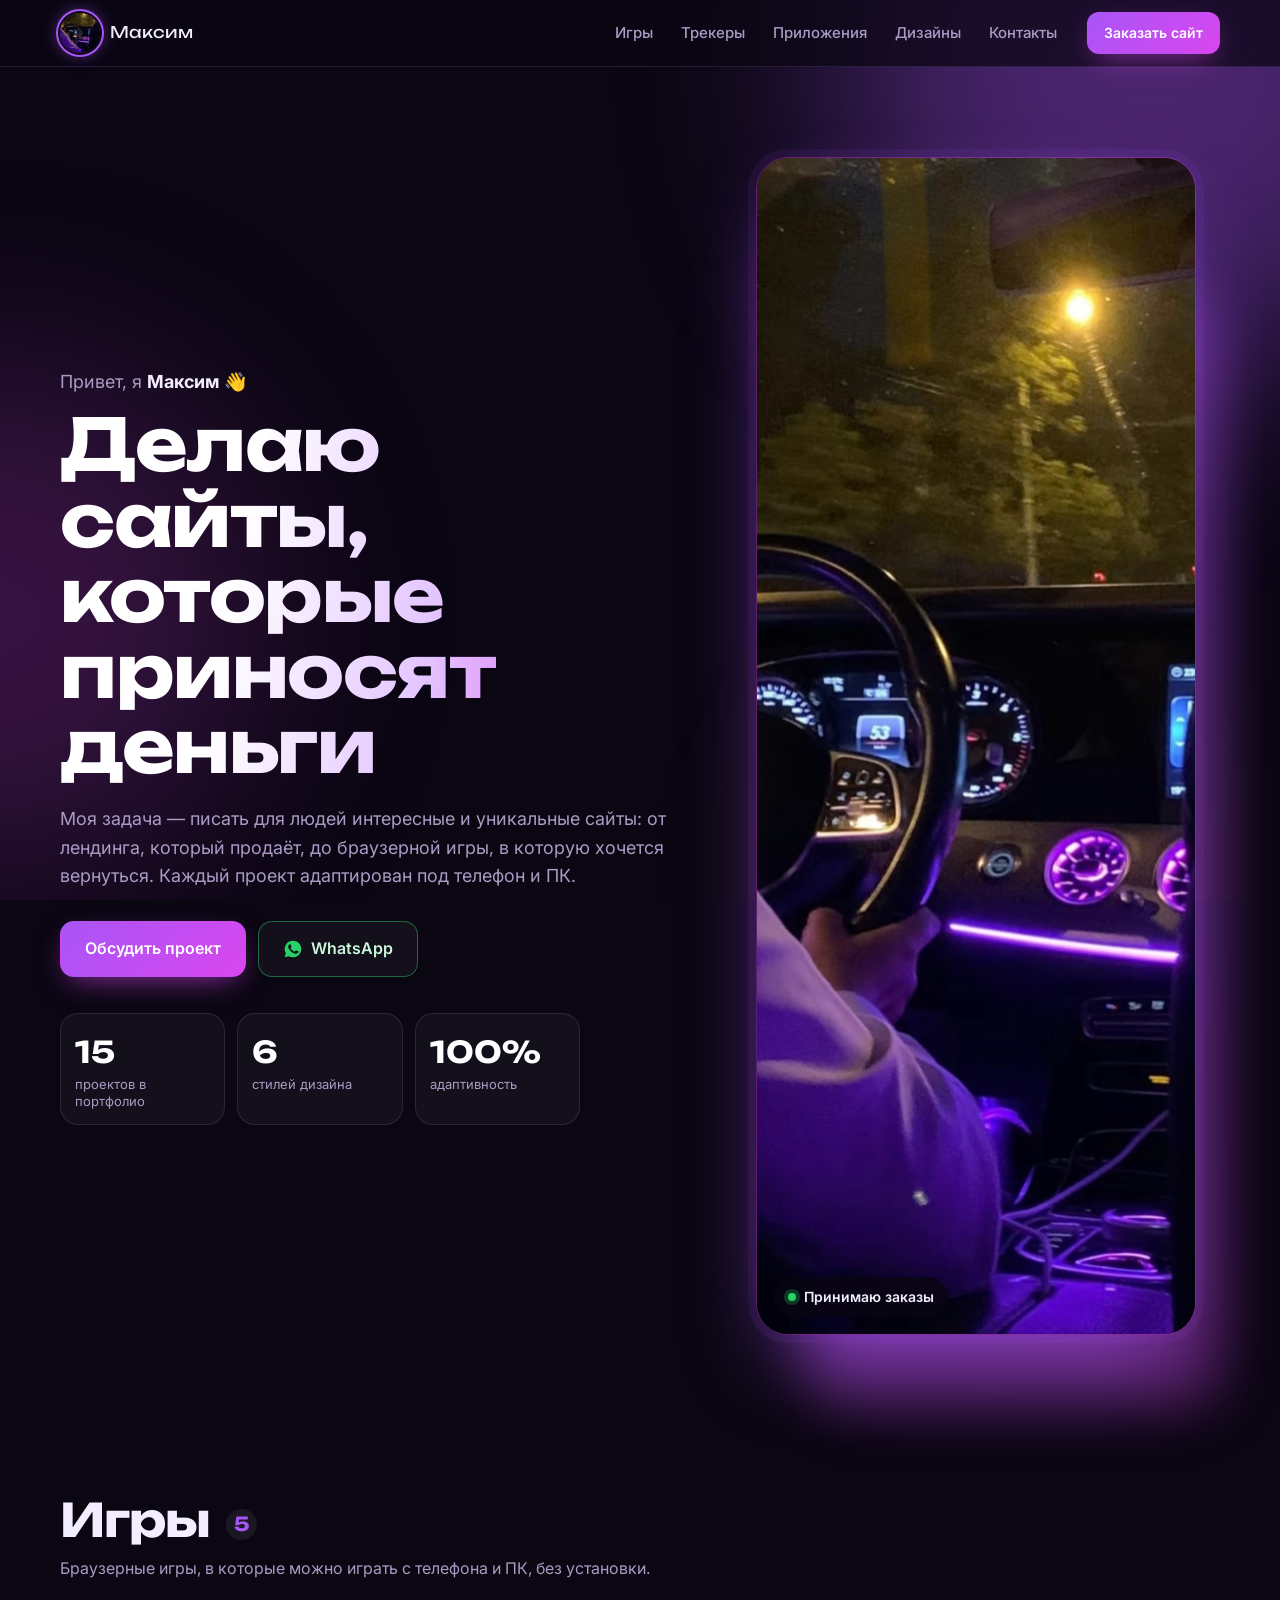
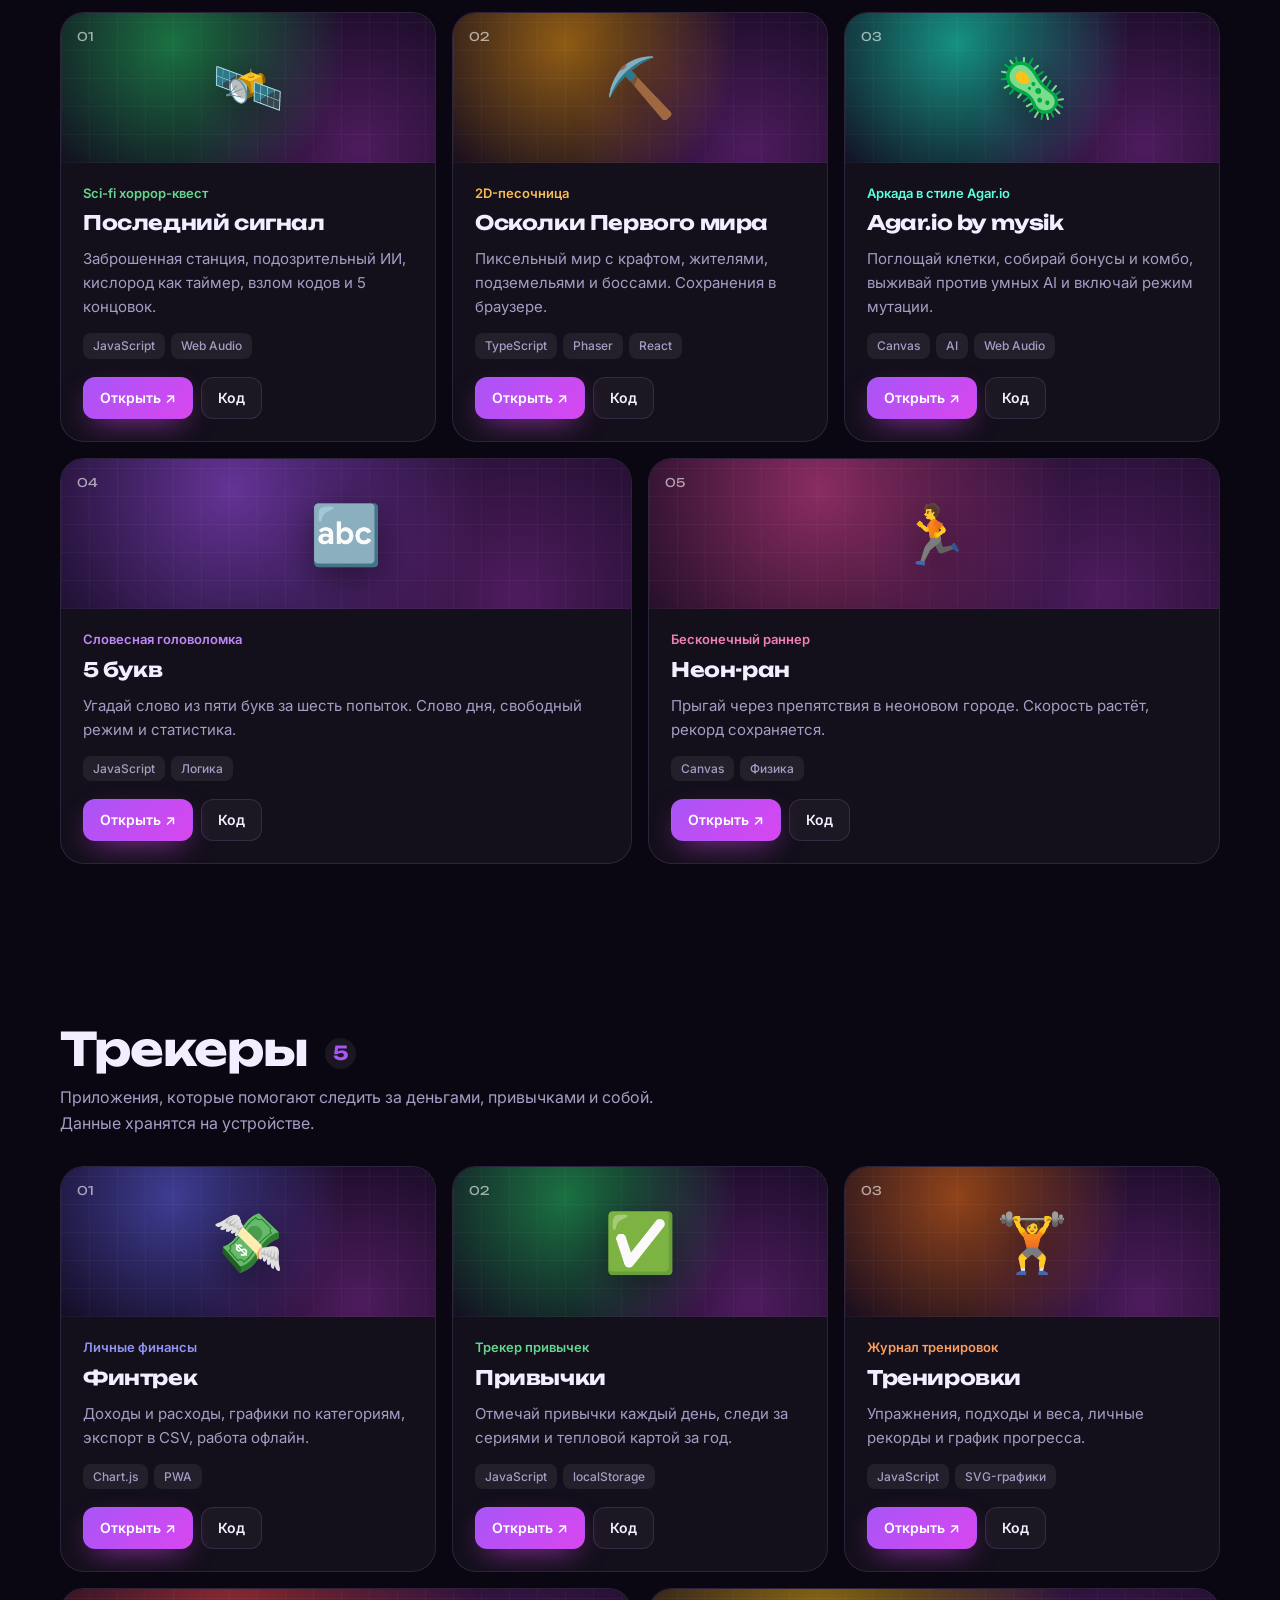
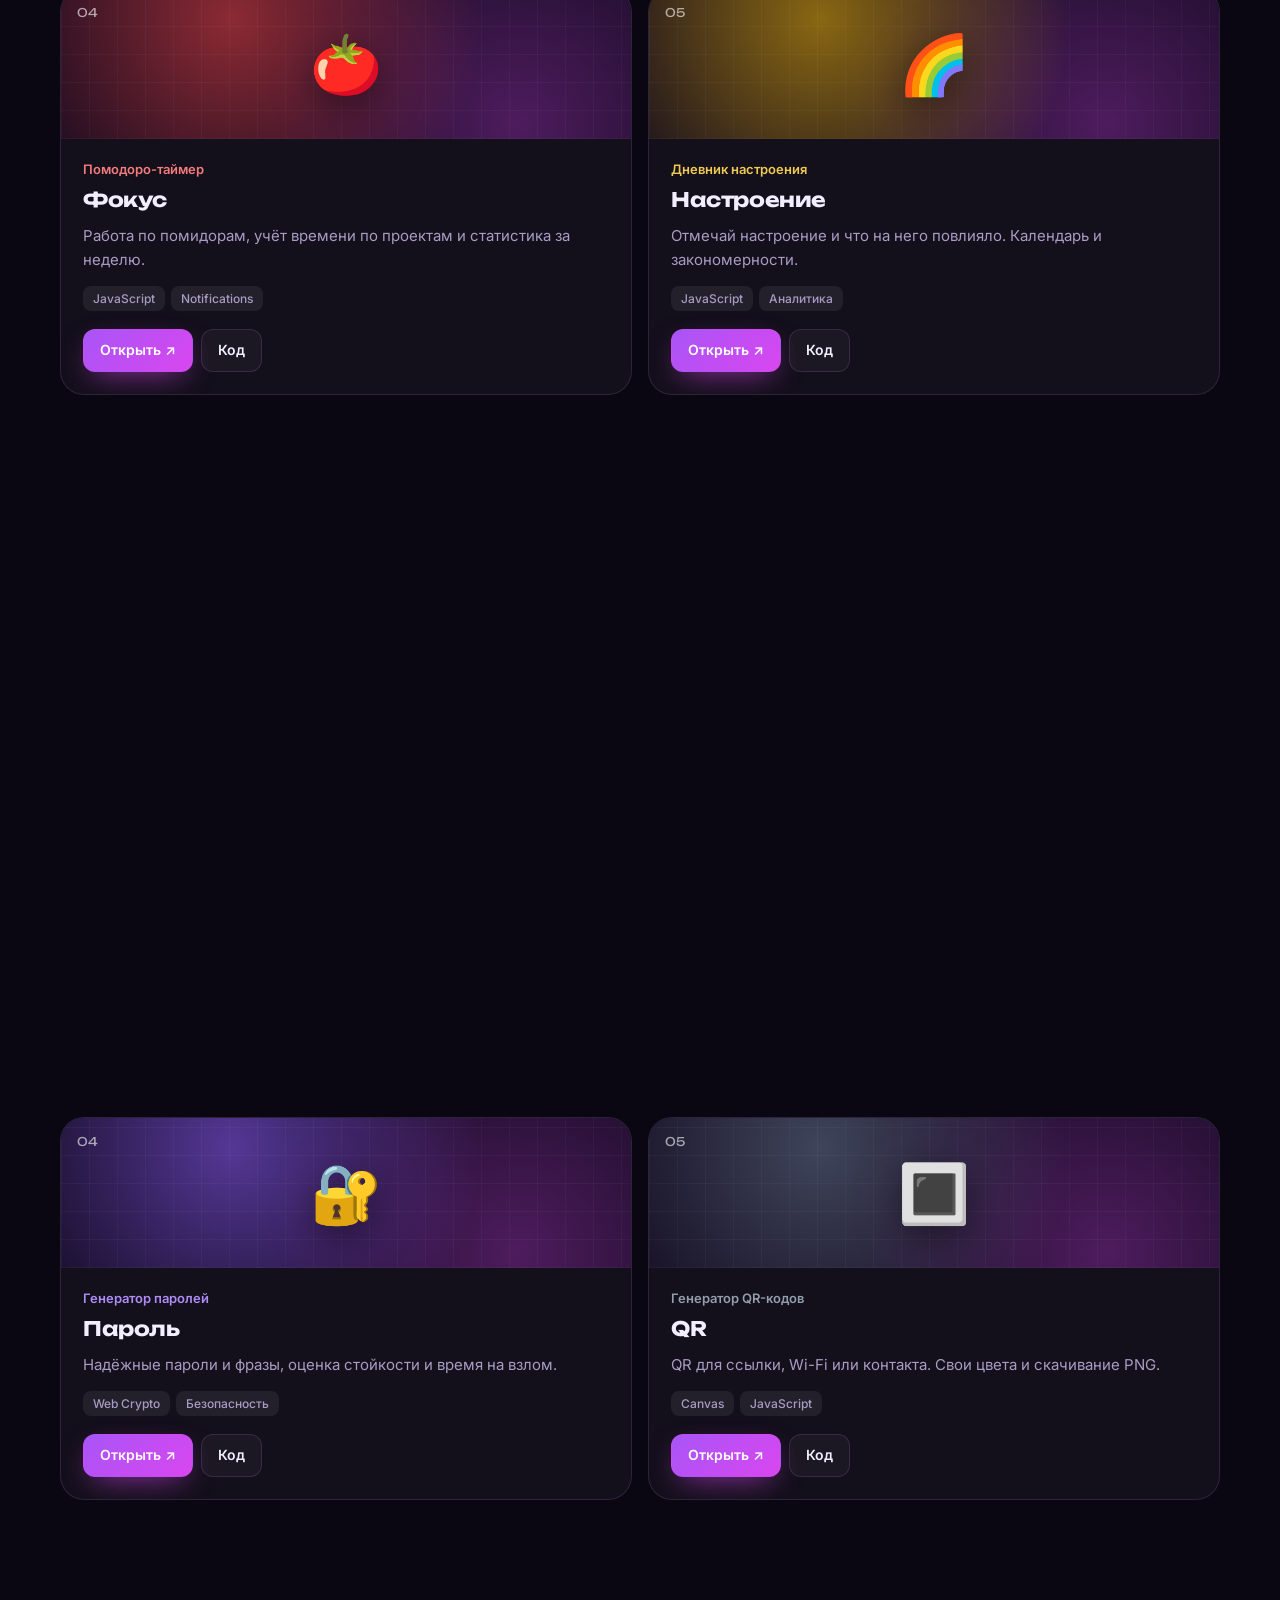
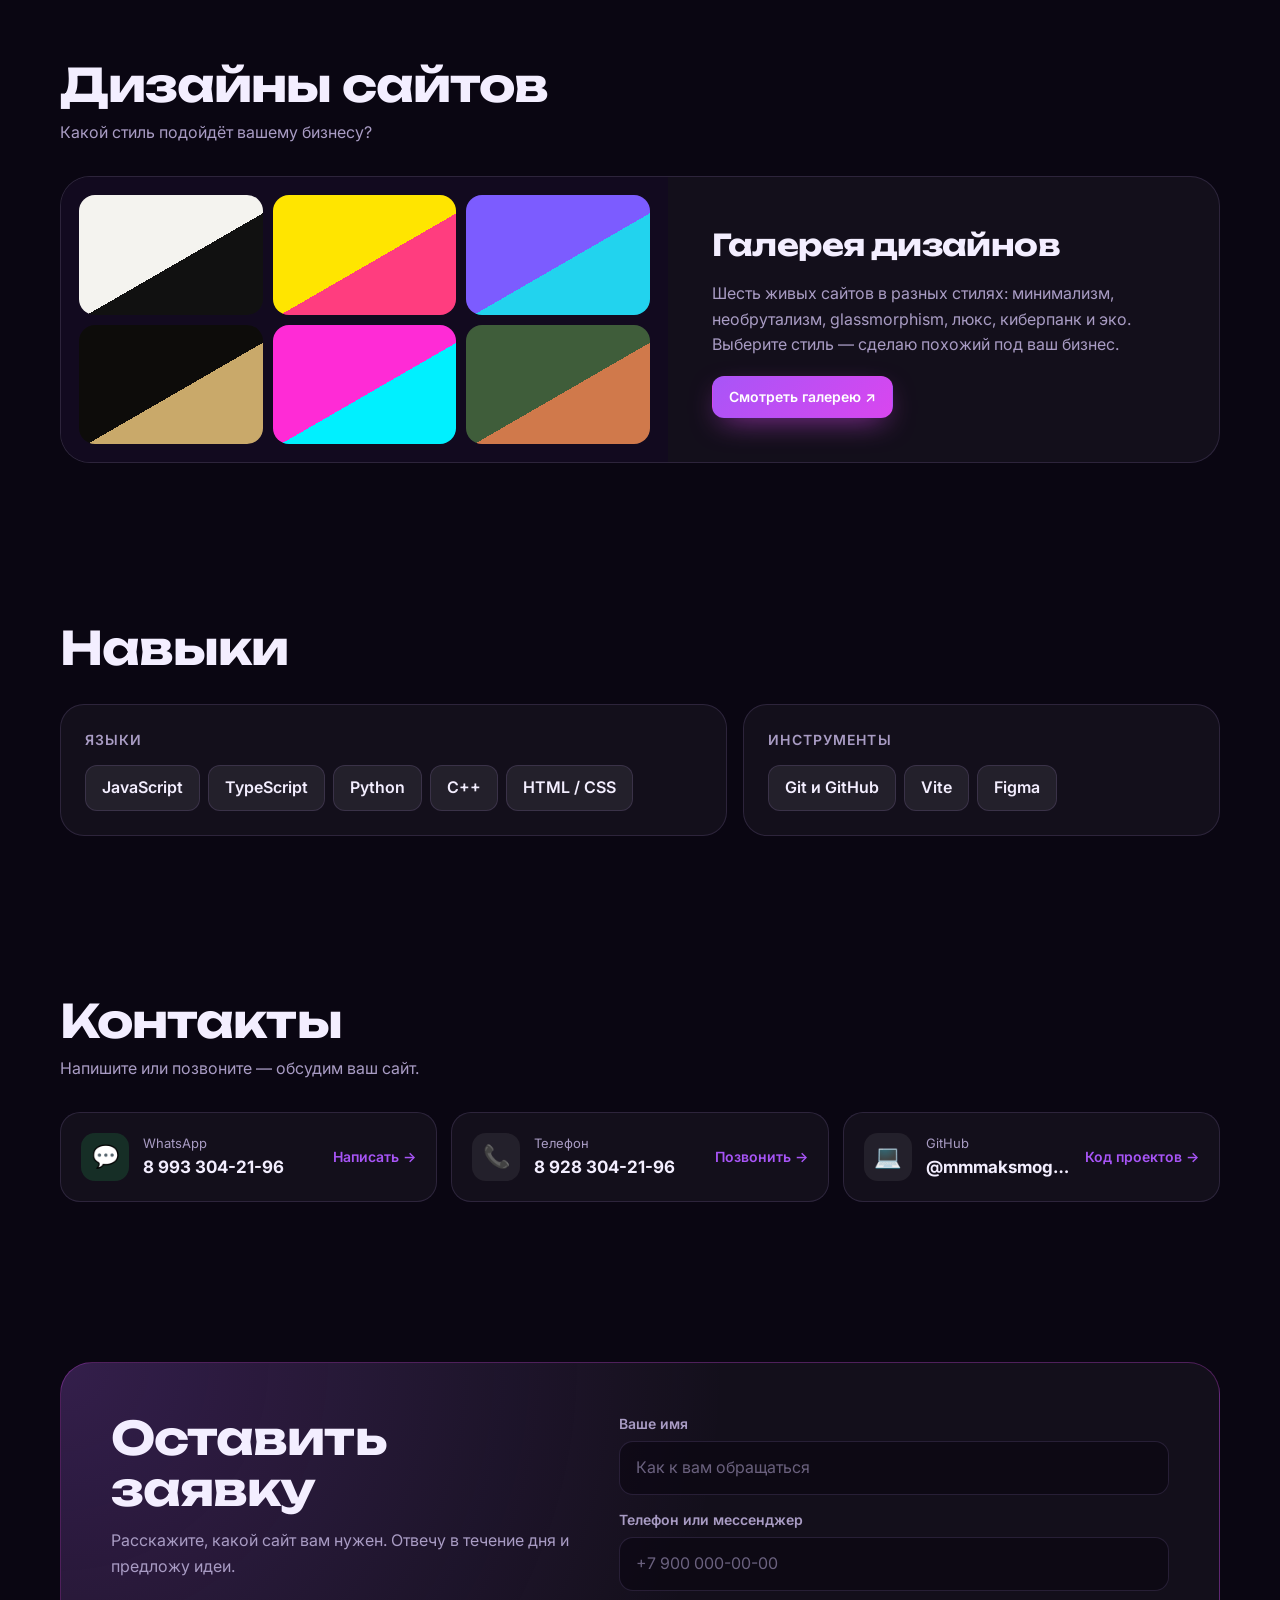
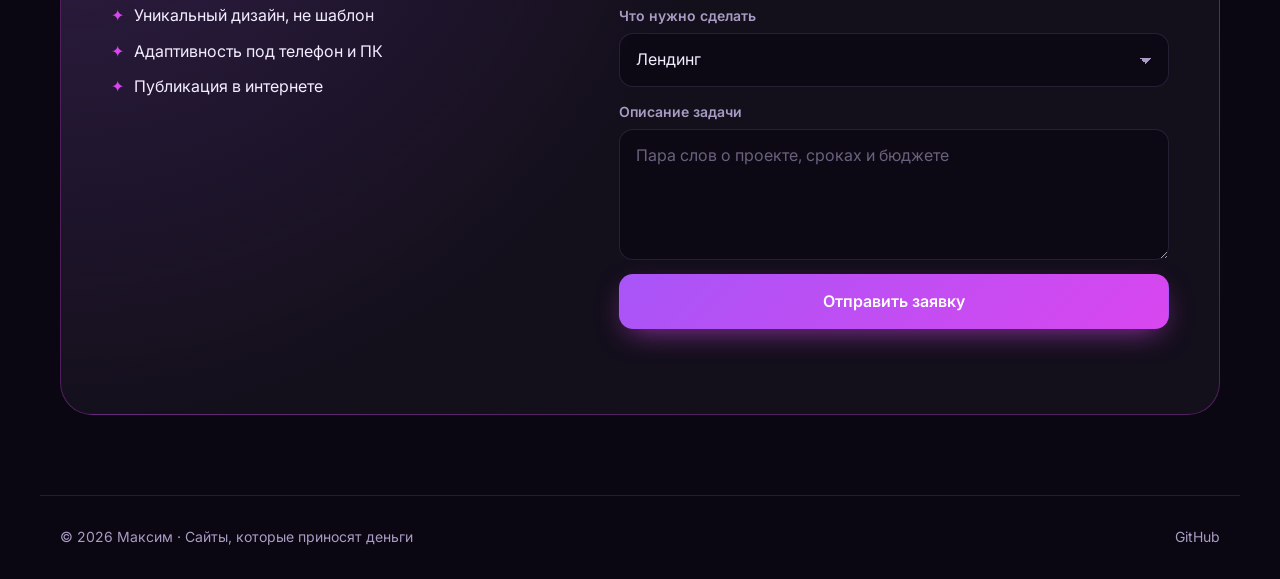
==== index.html @ b4f16960 "Новое портфолио: три раздела по 5 проектов, фото, контакты и форма заявок" ====
<!doctype html>
<html lang="ru">
<head>
  <meta charset="utf-8">
  <meta name="viewport" content="width=device-width, initial-scale=1, viewport-fit=cover">
  <title>Максим — сайты, которые приносят деньги</title>
  <meta name="description" content="Разработка уникальных сайтов, веб-игр и приложений. Адаптивно под телефон и ПК. Портфолио: 15 проектов и 6 стилей дизайна.">
  <meta name="theme-color" content="#0a0612">
  <meta property="og:title" content="Максим — сайты, которые приносят деньги">
  <meta property="og:description" content="Уникальные сайты, веб-игры и приложения под ключ.">
  <meta property="og:image" content="img/photo.jpg">
  <link rel="icon" href="img/avatar.jpg" type="image/jpeg">
  <link rel="preconnect" href="https://fonts.googleapis.com">
  <link rel="preconnect" href="https://fonts.gstatic.com" crossorigin>
  <link href="https://fonts.googleapis.com/css2?family=Unbounded:wght@500;700&family=Inter:wght@400;500;600;700&display=swap" rel="stylesheet">
  <link rel="stylesheet" href="css/style.css">
</head>
<body>
  <div class="glow" aria-hidden="true"><i></i><i></i><i></i></div>

  <header class="nav" id="nav">
    <a class="nav__brand" href="#top">
      <img src="img/avatar.jpg" alt="" width="40" height="40">
      <span id="brandName">Максим</span>
    </a>
    <nav class="nav__links" id="navLinks" aria-label="Разделы">
      <a href="#games">Игры</a>
      <a href="#trackers">Трекеры</a>
      <a href="#apps">Приложения</a>
      <a href="#designs">Дизайны</a>
      <a href="#contact">Контакты</a>
    </nav>
    <a class="btn btn--primary btn--sm nav__cta" href="#order">Заказать сайт</a>
    <button class="nav__burger" id="burger" aria-label="Меню" aria-expanded="false" aria-controls="navLinks"><span></span><span></span></button>
  </header>

  <main id="top">
    <section class="hero">
      <div class="hero__text">
        <p class="hero__hello reveal">Привет, я <b id="name">Максим</b> 👋</p>
        <h1 class="hero__title reveal" id="headline"></h1>
        <p class="hero__intro reveal" id="intro"></p>
        <div class="hero__cta reveal">
          <a class="btn btn--primary" href="#order">Обсудить проект</a>
          <a class="btn btn--wa" id="heroWa" target="_blank" rel="noopener">
            <svg viewBox="0 0 24 24" aria-hidden="true"><path d="M12 2a10 10 0 0 0-8.6 15.1L2 22l5-1.3A10 10 0 1 0 12 2zm5.8 14.2c-.2.7-1.4 1.3-2 1.4-.5 0-1.1.1-3.5-.9-2.9-1.2-4.8-4.2-4.9-4.4-.1-.2-1.2-1.6-1.2-3s.8-2.2 1-2.5c.3-.3.6-.4.8-.4h.6c.2 0 .4 0 .6.5l.9 2.1c.1.2.1.4 0 .6l-.4.6-.4.5c-.1.2-.3.3-.1.6.2.3.8 1.4 1.8 2.2 1.2 1.1 2.3 1.4 2.6 1.6.3.1.5.1.7-.1l1-1.2c.2-.3.4-.2.7-.1l2 1c.3.1.5.2.6.3.1.2.1.8-.1 1.5z"/></svg>
            WhatsApp
          </a>
        </div>
        <ul class="stats reveal" id="stats"></ul>
      </div>
      <figure class="hero__photo reveal">
        <img src="img/photo.jpg" alt="Максим за рулём ночью" width="900" height="1178">
        <figcaption><span class="dot"></span>Принимаю заказы</figcaption>
      </figure>
    </section>

    <div id="sections"></div>

    <section class="section" id="designs">
      <div class="section__head reveal">
        <h2 class="section__title">Дизайны сайтов</h2>
        <p class="section__lead">Какой стиль подойдёт вашему бизнесу?</p>
      </div>
      <a class="designs-card reveal" id="designsCard">
        <div class="designs-card__art" aria-hidden="true">
          <i style="--c1:#f4f3ef;--c2:#111"></i><i style="--c1:#ffe500;--c2:#ff3d7f"></i><i style="--c1:#7c5cff;--c2:#22d3ee"></i>
          <i style="--c1:#0d0c0a;--c2:#c9a96a"></i><i style="--c1:#ff2bd6;--c2:#00f0ff"></i><i style="--c1:#3f5d3a;--c2:#d0794b"></i>
        </div>
        <div class="designs-card__body">
          <h3 id="designsTitle"></h3>
          <p id="designsDesc"></p>
          <span class="btn btn--primary btn--sm">Смотреть галерею ↗</span>
        </div>
      </a>
    </section>

    <section class="section" id="skills">
      <div class="section__head reveal">
        <h2 class="section__title">Навыки</h2>
      </div>
      <div class="skills reveal">
        <div class="skill"><h3>Языки</h3><ul class="chips" id="langs"></ul></div>
        <div class="skill"><h3>Инструменты</h3><ul class="chips" id="tools"></ul></div>
      </div>
    </section>

    <section class="section" id="contact">
      <div class="section__head reveal">
        <h2 class="section__title">Контакты</h2>
        <p class="section__lead">Напишите или позвоните — обсудим ваш сайт.</p>
      </div>
      <div class="contacts reveal" id="contacts"></div>
    </section>

    <section class="section" id="order">
      <div class="order reveal">
        <div class="order__text">
          <h2 class="section__title">Оставить заявку</h2>
          <p>Расскажите, какой сайт вам нужен. Отвечу в течение дня и предложу идеи.</p>
          <ul class="order__perks">
            <li>Уникальный дизайн, не шаблон</li>
            <li>Адаптивность под телефон и ПК</li>
            <li>Публикация в интернете</li>
          </ul>
        </div>
        <form class="form" id="orderForm" novalidate>
          <label class="field"><span>Ваше имя</span><input name="name" required maxlength="60" autocomplete="name" placeholder="Как к вам обращаться"></label>
          <label class="field"><span>Телефон или мессенджер</span><input name="contact" required maxlength="80" autocomplete="tel" inputmode="tel" placeholder="+7 900 000-00-00"></label>
          <label class="field"><span>Что нужно сделать</span>
            <select name="type">
              <option>Лендинг</option>
              <option>Интернет-магазин</option>
              <option>Сайт компании</option>
              <option>Веб-игра</option>
              <option>Веб-приложение</option>
              <option>Другое</option>
            </select>
          </label>
          <label class="field"><span>Описание задачи</span><textarea name="message" rows="4" maxlength="2000" placeholder="Пара слов о проекте, сроках и бюджете"></textarea></label>
          <input type="text" name="_honey" class="honey" tabindex="-1" autocomplete="off" aria-hidden="true">
          <button class="btn btn--primary btn--block" type="submit">Отправить заявку</button>
          <p class="form__status" id="formStatus" role="status"></p>
        </form>
      </div>
    </section>
  </main>

  <footer class="footer">
    <span>© <span id="year"></span> Максим · Сайты, которые приносят деньги</span>
    <a id="footerGh" target="_blank" rel="noopener">GitHub</a>
  </footer>

  <script type="module" src="js/main.js"></script>
</body>
</html>
---- css/style.css ----
/* Ночная фиолетовая гамма — под фото с подсветкой салона. */
:root {
  --bg: #0a0612;
  --bg-2: #120a1f;
  --surface: rgba(255, 255, 255, 0.04);
  --surface-2: rgba(255, 255, 255, 0.07);
  --border: rgba(196, 160, 255, 0.14);
  --text: #f3eeff;
  --muted: #a99cc4;
  --violet: #a855f7;
  --magenta: #d946ef;
  --amber: #fbbf24;
  --wa: #25d366;
  --radius: 24px;
  --font-display: Unbounded, Inter, system-ui, sans-serif;
  color-scheme: dark;
}

*, *::before, *::after { box-sizing: border-box; }
html { scroll-behavior: smooth; scroll-padding-top: 84px; }
body {
  margin: 0;
  background: var(--bg);
  color: var(--text);
  font: 16px/1.6 Inter, system-ui, -apple-system, sans-serif;
  -webkit-font-smoothing: antialiased;
  overflow-x: clip;
}
a { color: inherit; text-decoration: none; }
button, input, select, textarea { font: inherit; color: inherit; }
h1, h2, h3 { font-family: var(--font-display); letter-spacing: -0.02em; }
img { display: block; max-width: 100%; }

/* ---------- Фоновое свечение ---------- */
.glow { position: fixed; inset: 0; z-index: -1; overflow: hidden; pointer-events: none; }
.glow i { position: absolute; border-radius: 50%; filter: blur(110px); opacity: 0.4; }
.glow i:nth-child(1) { width: 50vmax; height: 50vmax; top: -20vmax; right: -15vmax; background: var(--violet); }
.glow i:nth-child(2) { width: 40vmax; height: 40vmax; top: 40%; left: -20vmax; background: var(--magenta); opacity: 0.22; }
.glow i:nth-child(3) { width: 26vmax; height: 26vmax; bottom: -10vmax; right: 10%; background: var(--amber); opacity: 0.1; }

/* ---------- Кнопки ---------- */
.btn {
  display: inline-flex;
  align-items: center;
  justify-content: center;
  gap: 8px;
  padding: 14px 24px;
  border: 1px solid var(--border);
  border-radius: 14px;
  background: var(--surface);
  font-weight: 600;
  cursor: pointer;
  transition: transform 0.15s, box-shadow 0.2s, background 0.2s;
}
.btn:hover { transform: translateY(-2px); }
.btn:disabled { opacity: 0.6; cursor: default; transform: none; }
.btn--primary { border-color: transparent; background: linear-gradient(135deg, var(--violet), var(--magenta)); color: #fff; box-shadow: 0 10px 30px -10px rgba(217, 70, 239, 0.7); }
.btn--primary:hover { box-shadow: 0 16px 40px -10px rgba(217, 70, 239, 0.9); }
.btn--wa { border-color: rgba(37, 211, 102, 0.45); color: #c9f7da; }
.btn--wa svg { width: 20px; height: 20px; fill: var(--wa); }
.btn--wa:hover { background: rgba(37, 211, 102, 0.12); }
.btn--ghost:hover { background: var(--surface-2); }
.btn--sm { padding: 9px 16px; font-size: 14px; border-radius: 12px; }
.btn--block { width: 100%; }

/* ---------- Навигация ---------- */
.nav {
  position: sticky;
  top: 0;
  z-index: 20;
  display: flex;
  align-items: center;
  gap: 18px;
  padding: calc(12px + env(safe-area-inset-top)) max(20px, calc((100% - 1160px) / 2)) 12px;
  background: rgba(10, 6, 18, 0.72);
  backdrop-filter: blur(16px);
  -webkit-backdrop-filter: blur(16px);
  border-bottom: 1px solid var(--border);
}
.nav__brand { display: flex; align-items: center; gap: 10px; font-family: var(--font-display); font-size: 16px; }
.nav__brand img { width: 40px; height: 40px; border-radius: 50%; object-fit: cover; box-shadow: 0 0 0 2px var(--bg), 0 0 0 4px var(--violet), 0 0 18px rgba(168, 85, 247, 0.7); }
.nav__links { display: flex; gap: 4px; margin-left: auto; }
.nav__links a { padding: 8px 12px; border-radius: 10px; color: var(--muted); font-weight: 500; font-size: 15px; transition: color 0.15s, background 0.15s; }
.nav__links a:hover, .nav__links a.is-active { color: var(--text); background: var(--surface-2); }
.nav__burger { display: none; width: 44px; height: 44px; border: 1px solid var(--border); border-radius: 12px; background: var(--surface); cursor: pointer; flex-direction: column; justify-content: center; align-items: center; gap: 6px; }
.nav__burger span { width: 18px; height: 2px; border-radius: 2px; background: var(--text); transition: transform 0.25s; }
body.menu-open .nav__burger span:first-child { transform: translateY(4px) rotate(45deg); }
body.menu-open .nav__burger span:last-child { transform: translateY(-4px) rotate(-45deg); }

@media (max-width: 900px) {
  .nav__cta { margin-left: auto; }
  .nav__burger { display: flex; }
  .nav__links {
    position: absolute;
    top: 100%;
    left: 12px;
    right: 12px;
    margin-top: 6px;
    flex-direction: column;
    gap: 2px;
    padding: 10px;
    border: 1px solid var(--border);
    border-radius: 18px;
    background: rgba(18, 10, 31, 0.97);
    box-shadow: 0 30px 60px rgba(0, 0, 0, 0.5);
    opacity: 0;
    transform: translateY(-8px);
    pointer-events: none;
    transition: opacity 0.2s, transform 0.2s;
  }
  .nav__links a { padding: 13px 14px; font-size: 16px; }
  body.menu-open .nav__links { opacity: 1; transform: none; pointer-events: auto; }
}
@media (max-width: 420px) { .nav__cta { display: none; } .nav__burger { margin-left: auto; } }

/* ---------- Hero ---------- */
.hero {
  display: grid;
  grid-template-columns: minmax(0, 1fr);
  gap: 40px;
  align-items: center;
  max-width: 1200px;
  margin: 0 auto;
  padding: clamp(36px, 8vw, 90px) 20px clamp(48px, 8vw, 80px);
}
@media (min-width: 900px) { .hero { grid-template-columns: minmax(0, 1.25fr) minmax(0, 1fr); gap: 60px; } }
.hero__hello { margin: 0; color: var(--muted); font-size: 18px; }
.hero__hello b { color: var(--text); }
.hero__title {
  margin: 10px 0 0;
  font-size: clamp(34px, 6.4vw, 72px);
  line-height: 1.05;
  font-weight: 700;
  background: linear-gradient(100deg, #fff 30%, #e4c6ff 60%, var(--magenta));
  -webkit-background-clip: text;
  background-clip: text;
  color: transparent;
}
.hero__intro { max-width: 56ch; margin: 20px 0 0; color: var(--muted); font-size: clamp(16px, 2vw, 18px); }
.hero__cta { display: flex; flex-wrap: wrap; gap: 12px; margin-top: 30px; }
.stats { display: grid; grid-template-columns: repeat(auto-fit, minmax(104px, 1fr)); gap: 12px; margin: 36px 0 0; padding: 0; list-style: none; max-width: 520px; }
.stats li { min-width: 0; padding: 14px; border: 1px solid var(--border); border-radius: 18px; background: var(--surface); }
.stats b { display: block; font-family: var(--font-display); font-size: clamp(22px, 4vw, 30px); color: #fff; }
.stats span { font-size: 13px; color: var(--muted); line-height: 1.3; display: block; }

.hero__photo { position: relative; margin: 0; justify-self: center; width: min(100%, 440px); }
.hero__photo img {
  width: 100%;
  aspect-ratio: 4 / 5;
  object-fit: cover;
  border-radius: 32px;
  border: 1px solid rgba(217, 70, 239, 0.4);
  box-shadow: 0 0 0 8px rgba(168, 85, 247, 0.08), 0 40px 90px -30px rgba(168, 85, 247, 0.8);
}
.hero__photo::before { content: ''; position: absolute; inset: 12% -6% -6% 12%; z-index: -1; border-radius: 36px; background: linear-gradient(135deg, var(--violet), var(--magenta)); opacity: 0.35; filter: blur(30px); }
.hero__photo figcaption {
  position: absolute;
  left: 18px;
  bottom: 18px;
  display: flex;
  align-items: center;
  gap: 8px;
  padding: 9px 14px;
  border-radius: 999px;
  background: rgba(10, 6, 18, 0.75);
  backdrop-filter: blur(10px);
  -webkit-backdrop-filter: blur(10px);
  font-size: 14px;
  font-weight: 600;
}
.dot { width: 8px; height: 8px; border-radius: 50%; background: var(--wa); box-shadow: 0 0 0 4px rgba(37, 211, 102, 0.25); animation: ping 2s infinite; }
@keyframes ping { 50% { box-shadow: 0 0 0 7px rgba(37, 211, 102, 0); } }

/* ---------- Секции ---------- */
.section { max-width: 1200px; margin: 0 auto; padding: clamp(48px, 8vw, 80px) 20px; }
.section__head { margin-bottom: 30px; }
.section__title { margin: 0; font-size: clamp(28px, 5vw, 46px); line-height: 1.1; }
.section__count { display: inline-grid; place-items: center; min-width: 1.6em; height: 1.6em; margin-left: 6px; padding: 0 0.4em; border-radius: 999px; background: var(--surface-2); color: var(--violet); font-size: 0.42em; vertical-align: middle; }
.section__lead { max-width: 60ch; margin: 10px 0 0; color: var(--muted); }

/* ---------- Карточки проектов ---------- */
.cards { display: grid; gap: 16px; grid-template-columns: repeat(auto-fill, minmax(min(100%, 280px), 1fr)); }
@media (min-width: 1100px) {
  .cards { grid-template-columns: repeat(6, 1fr); }
  .cards .card { grid-column: span 2; }
  .cards .card:nth-child(4), .cards .card:nth-child(5) { grid-column: span 3; }
}
.card {
  display: flex;
  flex-direction: column;
  overflow: hidden;
  border: 1px solid var(--border);
  border-radius: var(--radius);
  background: var(--surface);
  transition: transform 0.25s, border-color 0.25s, box-shadow 0.25s;
  transition-delay: 0s;
}
.card:hover { transform: translateY(-4px); border-color: color-mix(in srgb, var(--c) 60%, transparent); box-shadow: 0 30px 60px -30px color-mix(in srgb, var(--c) 70%, transparent); }
.card__cover {
  position: relative;
  display: grid;
  place-items: center;
  height: 150px;
  background:
    radial-gradient(circle at 30% 20%, color-mix(in srgb, var(--c) 55%, transparent), transparent 60%),
    radial-gradient(circle at 80% 90%, color-mix(in srgb, var(--magenta) 30%, transparent), transparent 55%),
    var(--bg-2);
  overflow: hidden;
}
.card__cover::after { content: ''; position: absolute; inset: 0; background: repeating-linear-gradient(90deg, rgba(255, 255, 255, 0.03) 0 1px, transparent 1px 28px), repeating-linear-gradient(0deg, rgba(255, 255, 255, 0.03) 0 1px, transparent 1px 28px); }
.card__icon { position: relative; z-index: 1; font-size: 58px; filter: drop-shadow(0 10px 20px rgba(0, 0, 0, 0.5)); transition: transform 0.35s; }
.card:hover .card__icon { transform: scale(1.12) rotate(-6deg); }
.card__num { position: absolute; top: 14px; left: 16px; z-index: 1; font-family: var(--font-display); font-size: 12px; color: rgba(255, 255, 255, 0.6); }
.card__body { display: flex; flex-direction: column; flex: 1; padding: 20px 22px 22px; }
.card__tagline { font-size: 13px; font-weight: 600; color: color-mix(in srgb, var(--c) 70%, #fff); }
.card__title { margin: 4px 0 0; font-size: 20px; }
.card__desc { margin: 8px 0 0; color: var(--muted); font-size: 15px; }
.tags { display: flex; flex-wrap: wrap; gap: 6px; margin: 14px 0 0; padding: 0; list-style: none; }
.tags li { padding: 3px 10px; border-radius: 8px; background: var(--surface-2); color: var(--muted); font-size: 12px; font-weight: 500; }
.card__actions { display: flex; gap: 8px; margin-top: auto; padding-top: 18px; }

/* ---------- Дизайны ---------- */
.designs-card { display: grid; overflow: hidden; border: 1px solid var(--border); border-radius: 30px; background: var(--surface); transition: border-color 0.25s, transform 0.25s; }
.designs-card:hover { border-color: rgba(217, 70, 239, 0.5); transform: translateY(-4px); }
@media (min-width: 860px) { .designs-card { grid-template-columns: 1.1fr 1fr; } }
.designs-card__art { display: grid; grid-template-columns: repeat(3, 1fr); gap: 10px; padding: 18px; min-height: 240px; background: var(--bg-2); }
.designs-card__art i { border-radius: 16px; background: linear-gradient(150deg, var(--c1) 0 55%, var(--c2) 55%); transition: transform 0.4s; }
.designs-card:hover .designs-card__art i:nth-child(odd) { transform: translateY(-6px); }
.designs-card:hover .designs-card__art i:nth-child(even) { transform: translateY(6px); }
.designs-card__body { display: grid; align-content: center; gap: 12px; padding: clamp(24px, 4vw, 44px); }
.designs-card__body h3 { margin: 0; font-size: clamp(22px, 3vw, 30px); }
.designs-card__body p { margin: 0; color: var(--muted); }
.designs-card__body .btn { justify-self: start; margin-top: 6px; }

/* ---------- Навыки ---------- */
.skills { display: grid; gap: 16px; }
@media (min-width: 760px) { .skills { grid-template-columns: 1.4fr 1fr; } }
.skill { padding: 24px; border: 1px solid var(--border); border-radius: var(--radius); background: var(--surface); }
.skill h3 { margin: 0 0 14px; font-family: Inter, sans-serif; font-size: 14px; font-weight: 600; color: var(--muted); text-transform: uppercase; letter-spacing: 0.08em; }
.chips { display: flex; flex-wrap: wrap; gap: 8px; margin: 0; padding: 0; list-style: none; }
.chips li { padding: 9px 16px; border: 1px solid var(--border); border-radius: 12px; background: var(--surface-2); font-weight: 600; }

/* ---------- Контакты ---------- */
.contacts { display: grid; gap: 14px; grid-template-columns: repeat(auto-fit, minmax(min(100%, 260px), 1fr)); }
.contact { display: flex; align-items: center; gap: 14px; padding: 20px; border: 1px solid var(--border); border-radius: 20px; background: var(--surface); transition: transform 0.2s, border-color 0.2s, background 0.2s; }
.contact:hover { transform: translateY(-3px); border-color: rgba(217, 70, 239, 0.5); }
.contact--wa:hover { border-color: rgba(37, 211, 102, 0.6); background: rgba(37, 211, 102, 0.06); }
.contact__icon { width: 48px; height: 48px; flex: none; display: grid; place-items: center; border-radius: 14px; background: var(--surface-2); font-size: 22px; }
.contact--wa .contact__icon { background: rgba(37, 211, 102, 0.16); }
.contact__text { display: grid; min-width: 0; }
.contact__text small { color: var(--muted); font-size: 13px; }
.contact__text b { font-size: 17px; white-space: nowrap; overflow: hidden; text-overflow: ellipsis; }
.contact__hint { margin-left: auto; color: var(--violet); font-size: 14px; font-weight: 600; white-space: nowrap; }

/* ---------- Заявка ---------- */
.order {
  display: grid;
  gap: 32px;
  padding: clamp(24px, 5vw, 50px);
  border: 1px solid rgba(217, 70, 239, 0.3);
  border-radius: 32px;
  background: radial-gradient(circle at 0% 0%, rgba(168, 85, 247, 0.22), transparent 50%), var(--surface);
}
@media (min-width: 900px) { .order { grid-template-columns: 1fr 1.2fr; gap: 50px; } }
.order__text p { margin: 14px 0 0; color: var(--muted); }
.order__perks { display: grid; gap: 10px; margin: 24px 0 0; padding: 0; list-style: none; }
.order__perks li::before { content: '✦'; margin-right: 10px; color: var(--magenta); }
.form { display: grid; gap: 14px; }
.field { display: grid; gap: 6px; font-size: 14px; font-weight: 600; color: var(--muted); }
.field input, .field select, .field textarea {
  width: 100%;
  padding: 13px 16px;
  border: 1px solid var(--border);
  border-radius: 14px;
  background: rgba(10, 6, 18, 0.6);
  font-size: 16px;
  font-weight: 400;
  color: var(--text);
  outline: none;
  transition: border-color 0.15s, box-shadow 0.15s;
}
.field textarea { resize: vertical; min-height: 110px; }
.field select { appearance: none; background-image: linear-gradient(45deg, transparent 50%, var(--muted) 50%), linear-gradient(135deg, var(--muted) 50%, transparent 50%); background-position: calc(100% - 22px) 52%, calc(100% - 16px) 52%; background-size: 6px 6px; background-repeat: no-repeat; }
.field select option { background: var(--bg-2); }
.field input:focus, .field select:focus, .field textarea:focus { border-color: var(--violet); box-shadow: 0 0 0 4px rgba(168, 85, 247, 0.2); }
.field ::placeholder { color: rgba(169, 156, 196, 0.6); }
.honey { position: absolute; left: -9999px; width: 1px; height: 1px; opacity: 0; }
.form__status { min-height: 1.5em; margin: 0; font-size: 14px; color: var(--muted); }
.form__status.is-ok { color: #86efac; }
.form__status.is-error { color: #fda4af; }
.form__status a { color: #86efac; text-decoration: underline; }

.footer { display: flex; flex-wrap: wrap; justify-content: space-between; gap: 10px; max-width: 1200px; margin: 0 auto; padding: 30px 20px calc(30px + env(safe-area-inset-bottom)); border-top: 1px solid var(--border); color: var(--muted); font-size: 14px; }
.footer a:hover { color: var(--text); }

/* ---------- Появление ---------- */
.reveal { opacity: 0; transform: translateY(18px); transition: opacity 0.6s ease, transform 0.6s ease; transition-delay: var(--d, 0s); }
.reveal.is-visible { opacity: 1; transform: none; }
.card.reveal.is-visible:hover { transform: translateY(-4px); }

@media (prefers-reduced-motion: reduce) {
  html { scroll-behavior: auto; }
  .reveal { opacity: 1; transform: none; transition: none; }
  .dot { animation: none; }
}
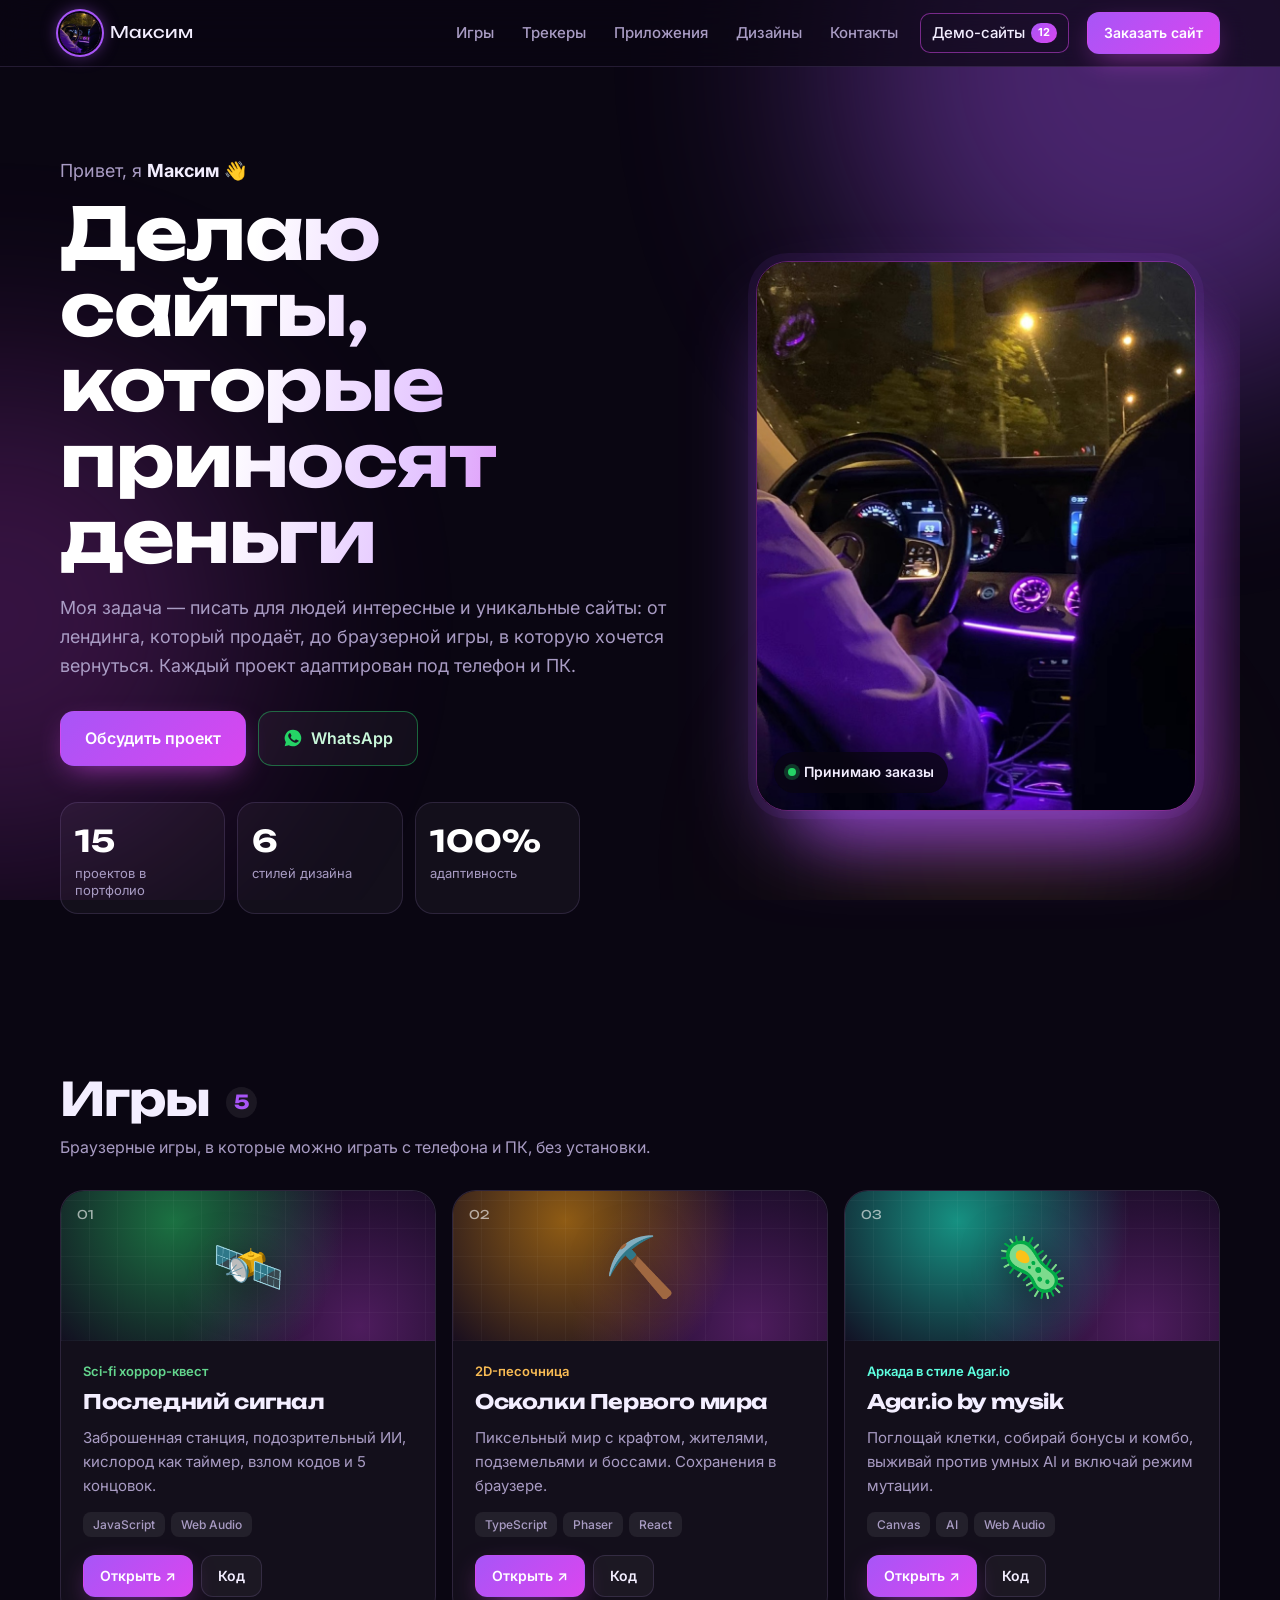
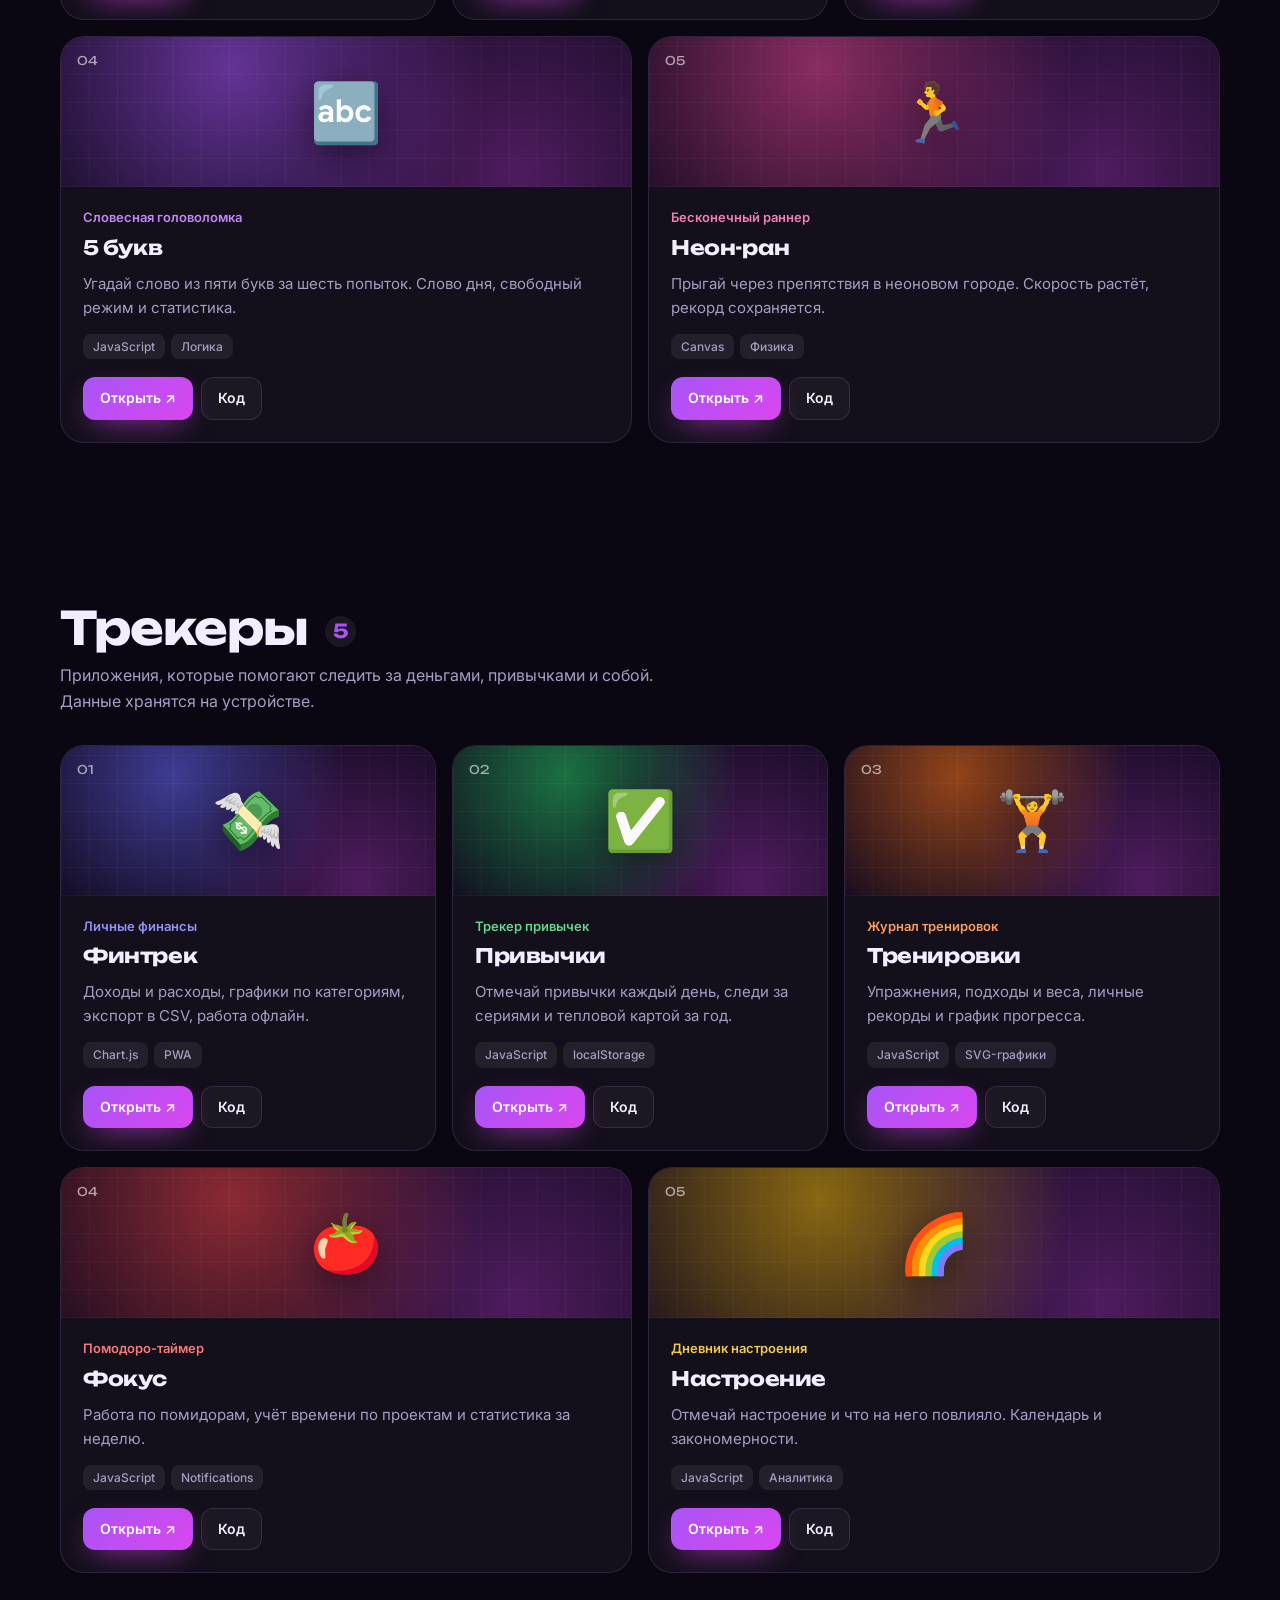
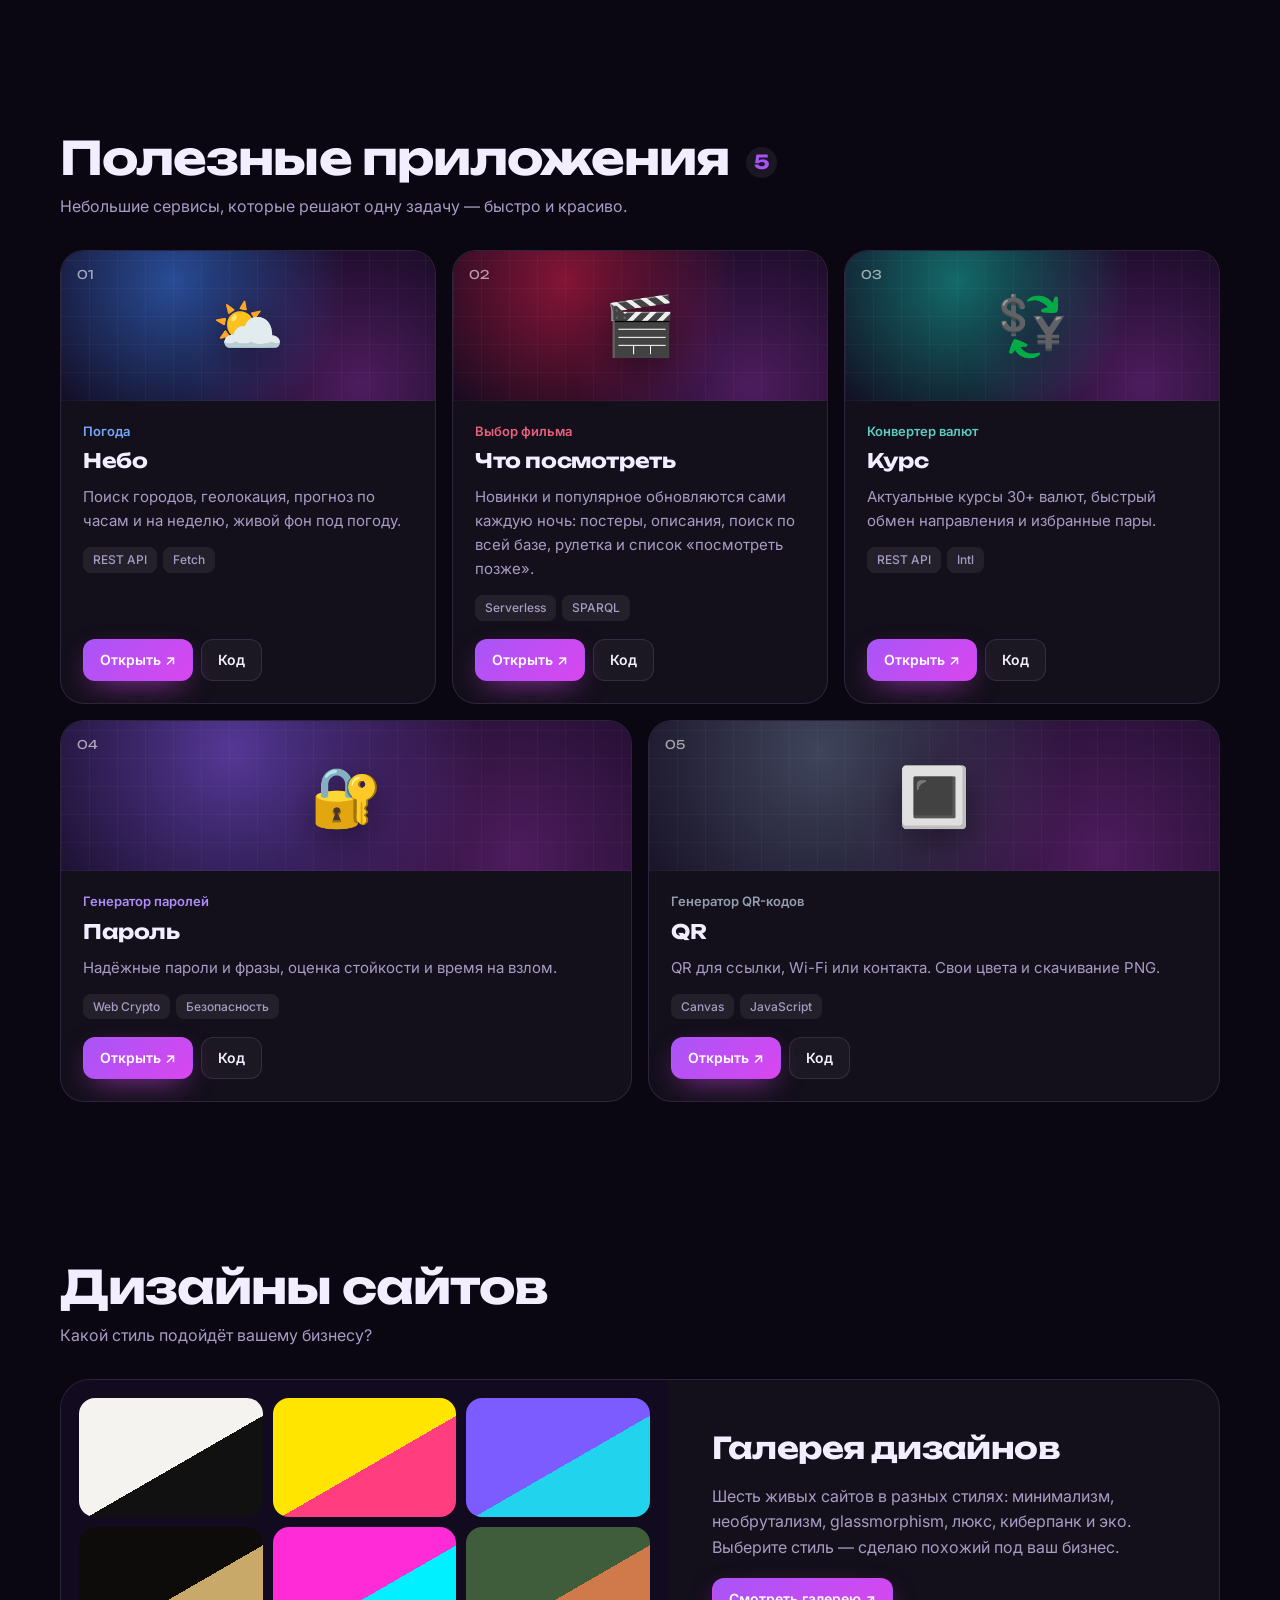
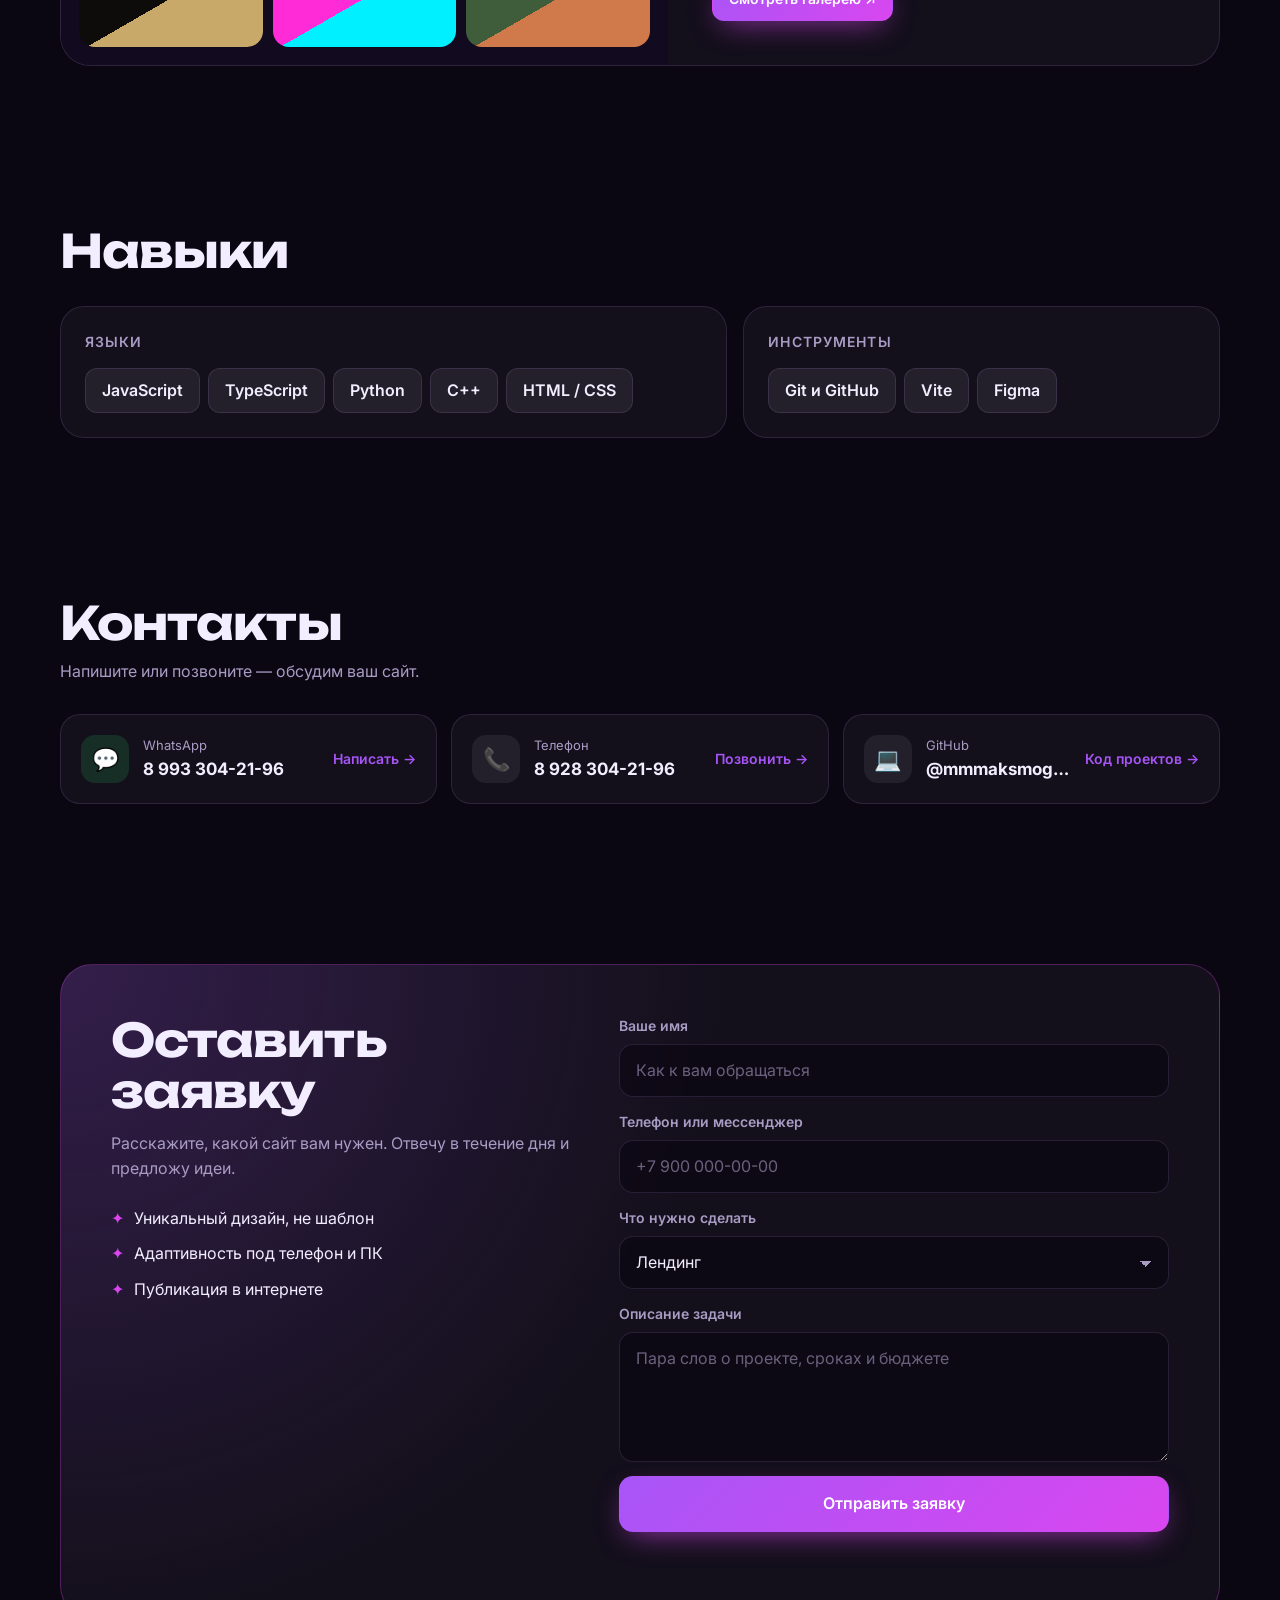
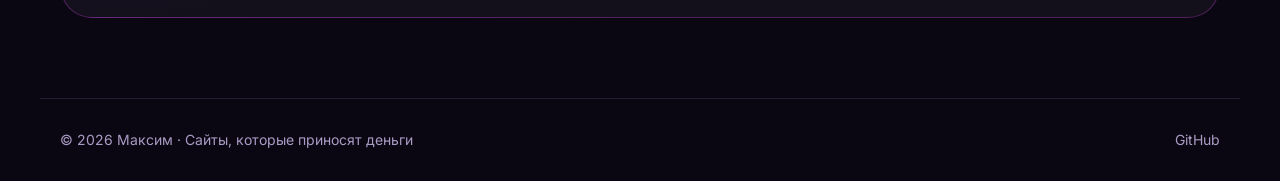
==== commit ce158702: "Вкладка «Демо-сайты» в навигации" ====
--- a/index.html
+++ b/index.html
@@ -29,6 +29,7 @@
       <a href="#apps">Приложения</a>
       <a href="#designs">Дизайны</a>
       <a href="#contact">Контакты</a>
+      <a href="/demo-sites/" class="nav__demo">Демо-сайты <b>12</b></a>
     </nav>
     <a class="btn btn--primary btn--sm nav__cta" href="#order">Заказать сайт</a>
     <button class="nav__burger" id="burger" aria-label="Меню" aria-expanded="false" aria-controls="navLinks"><span></span><span></span></button>
--- a/css/style.css
+++ b/css/style.css
@@ -82,12 +82,16 @@
 .nav__links { display: flex; gap: 4px; margin-left: auto; }
 .nav__links a { padding: 8px 12px; border-radius: 10px; color: var(--muted); font-weight: 500; font-size: 15px; transition: color 0.15s, background 0.15s; }
 .nav__links a:hover, .nav__links a.is-active { color: var(--text); background: var(--surface-2); }
+/* Отдельная вкладка — ведёт на страницу с демо-сайтами */
+.nav__links .nav__demo { display: inline-flex; align-items: center; gap: 6px; margin-left: 6px; color: var(--text); box-shadow: inset 0 0 0 1px rgba(217, 70, 239, 0.5); }
+.nav__links .nav__demo b { padding: 1px 7px; border-radius: 999px; background: linear-gradient(135deg, var(--violet), var(--magenta)); color: #fff; font-size: 11px; }
+.nav__links .nav__demo:hover { background: rgba(217, 70, 239, 0.15); }
 .nav__burger { display: none; width: 44px; height: 44px; border: 1px solid var(--border); border-radius: 12px; background: var(--surface); cursor: pointer; flex-direction: column; justify-content: center; align-items: center; gap: 6px; }
 .nav__burger span { width: 18px; height: 2px; border-radius: 2px; background: var(--text); transition: transform 0.25s; }
 body.menu-open .nav__burger span:first-child { transform: translateY(4px) rotate(45deg); }
 body.menu-open .nav__burger span:last-child { transform: translateY(-4px) rotate(-45deg); }
 
-@media (max-width: 900px) {
+@media (max-width: 1080px) {
   .nav__cta { margin-left: auto; }
   .nav__burger { display: flex; }
   .nav__links {
@@ -109,6 +113,7 @@
     transition: opacity 0.2s, transform 0.2s;
   }
   .nav__links a { padding: 13px 14px; font-size: 16px; }
+  .nav__links .nav__demo { margin: 6px 0 0; justify-content: space-between; }
   body.menu-open .nav__links { opacity: 1; transform: none; pointer-events: auto; }
 }
 @media (max-width: 420px) { .nav__cta { display: none; } .nav__burger { margin-left: auto; } }
@@ -116,6 +121,7 @@
 /* ---------- Hero ---------- */
 .hero {
   display: grid;
+  overflow-x: clip;
   grid-template-columns: minmax(0, 1fr);
   gap: 40px;
   align-items: center;
@@ -144,8 +150,10 @@
 .stats span { font-size: 13px; color: var(--muted); line-height: 1.3; display: block; }
 
 .hero__photo { position: relative; margin: 0; justify-self: center; width: min(100%, 440px); }
+@media (max-width: 899px) { .hero__photo { width: min(100%, 340px); } }
 .hero__photo img {
   width: 100%;
+  height: auto;
   aspect-ratio: 4 / 5;
   object-fit: cover;
   border-radius: 32px;
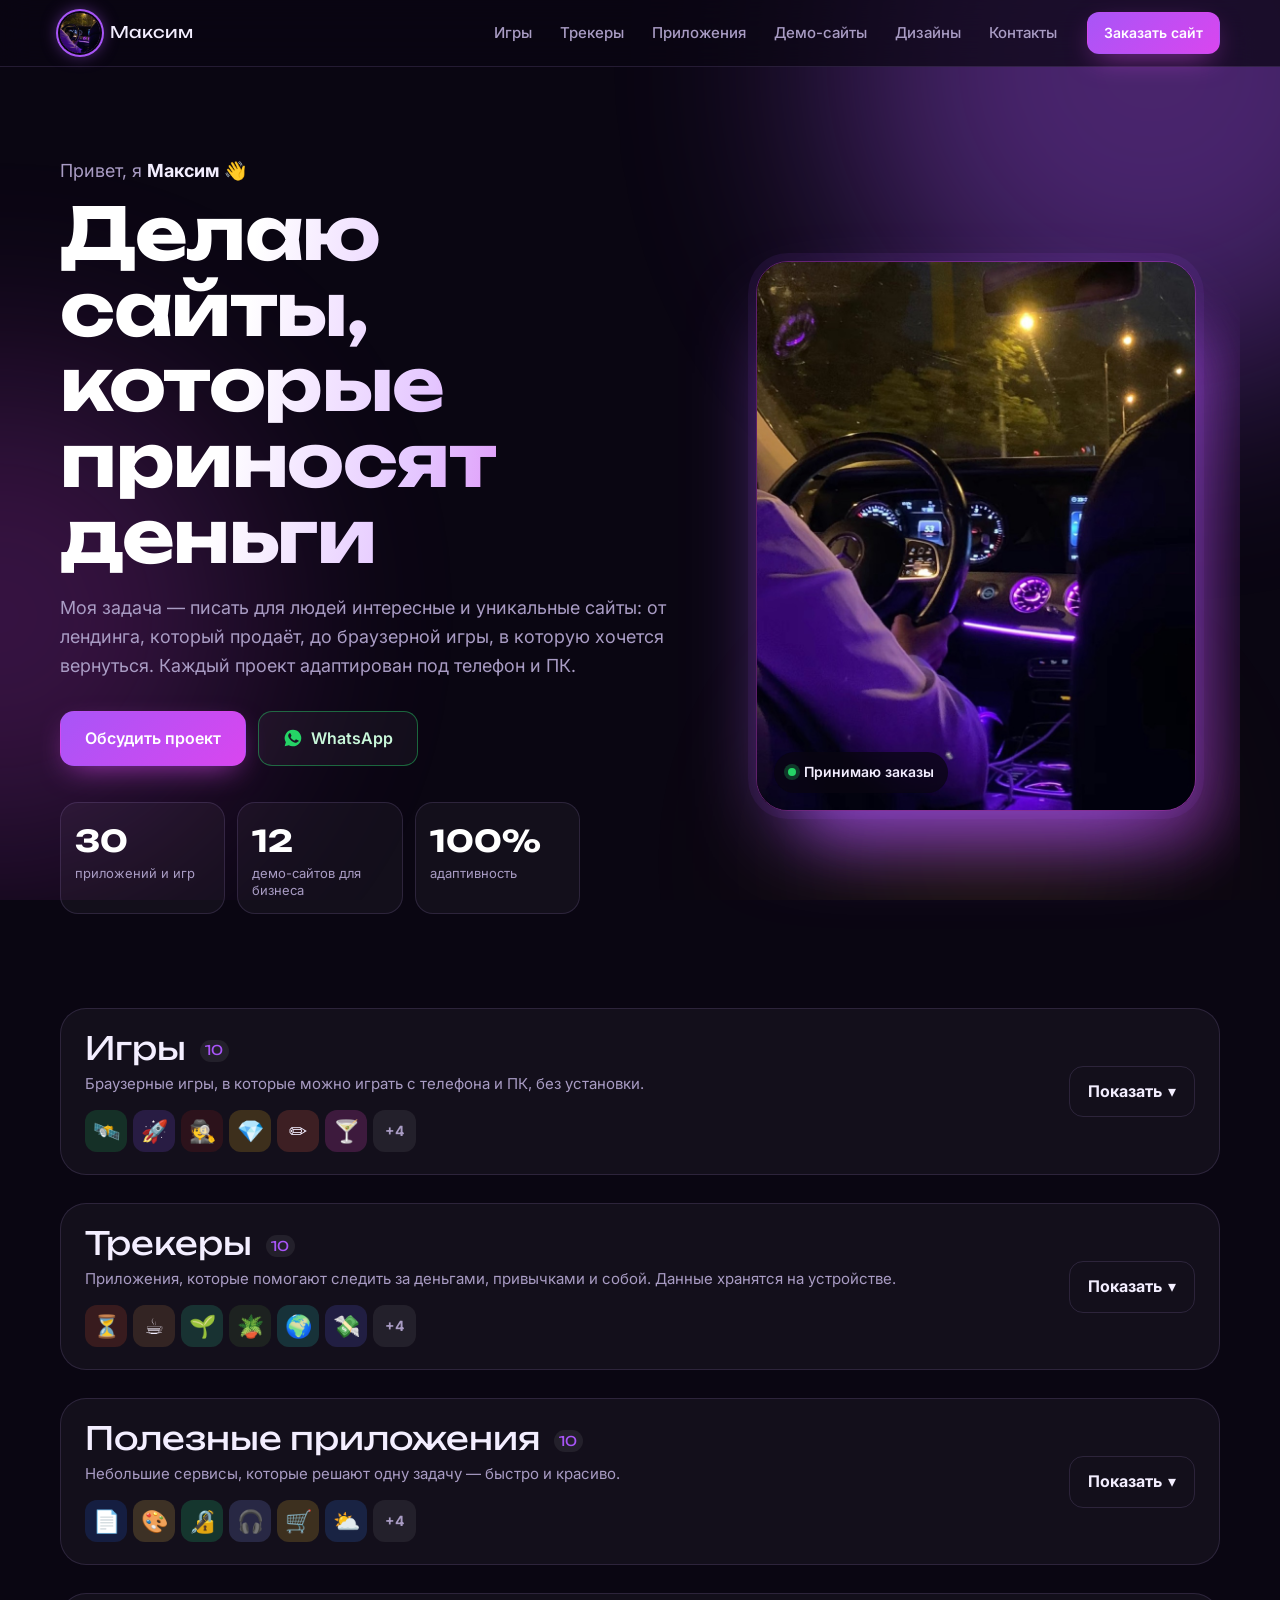
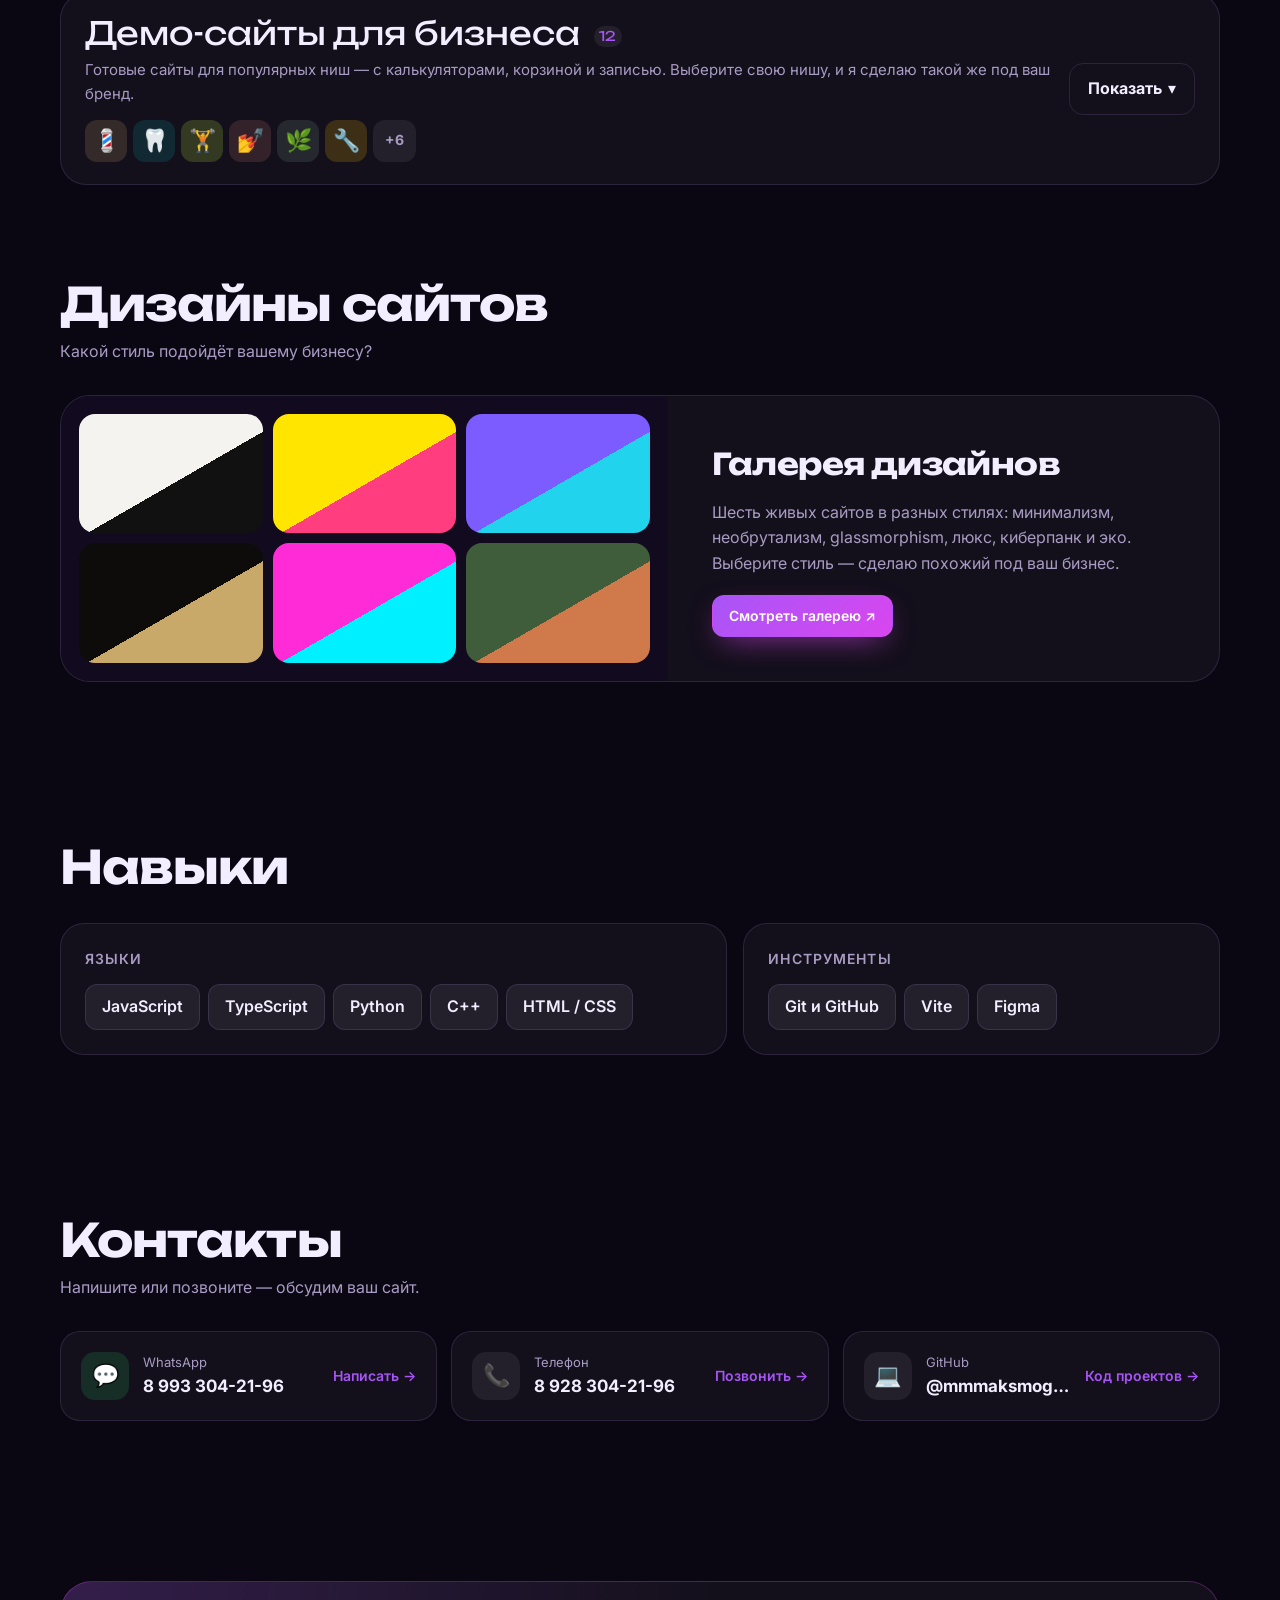
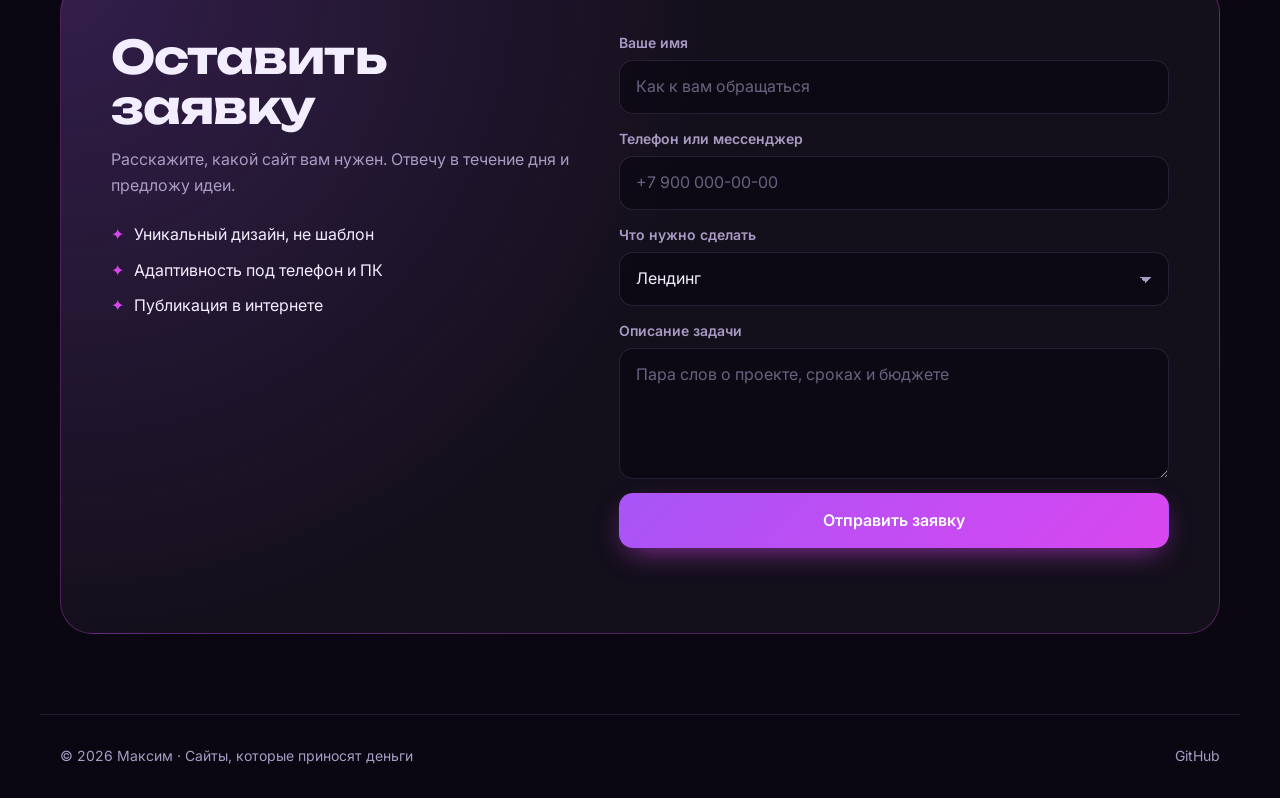
==== commit 5f288ca9: "Сворачиваемые разделы, 30 проектов, раздел демо-сайтов, без кнопок «Код»" ====
--- a/index.html
+++ b/index.html
@@ -27,9 +27,9 @@
       <a href="#games">Игры</a>
       <a href="#trackers">Трекеры</a>
       <a href="#apps">Приложения</a>
+      <a href="#demos">Демо-сайты</a>
       <a href="#designs">Дизайны</a>
       <a href="#contact">Контакты</a>
-      <a href="/demo-sites/" class="nav__demo">Демо-сайты <b>12</b></a>
     </nav>
     <a class="btn btn--primary btn--sm nav__cta" href="#order">Заказать сайт</a>
     <button class="nav__burger" id="burger" aria-label="Меню" aria-expanded="false" aria-controls="navLinks"><span></span><span></span></button>
--- a/css/style.css
+++ b/css/style.css
@@ -311,3 +311,53 @@
   .reveal { opacity: 1; transform: none; transition: none; }
   .dot { animation: none; }
 }
+
+/* ---------- Сворачиваемые разделы ---------- */
+.section--fold { padding-top: 14px; padding-bottom: 14px; }
+.fold { border: 1px solid var(--border); border-radius: 26px; background: var(--surface); overflow: hidden; transition: border-color 0.25s; }
+.section--fold[data-open="true"] .fold { border-color: rgba(217, 70, 239, 0.35); }
+.fold__head { display: grid; grid-template-columns: 1fr auto; gap: 14px 18px; align-items: center; width: 100%; padding: 22px 24px; border: 0; background: transparent; text-align: left; cursor: pointer; }
+.fold__head:hover .fold__btn { background: var(--surface-2); }
+.fold__text { display: grid; gap: 6px; min-width: 0; }
+.fold__title { font-family: var(--font-display); font-size: clamp(22px, 4vw, 32px); line-height: 1.1; color: var(--text); }
+.fold__lead { color: var(--muted); font-size: 15px; }
+.fold__icons { grid-column: 1; display: flex; flex-wrap: wrap; gap: 6px; }
+.fold__icons i { width: 42px; height: 42px; display: grid; place-items: center; border-radius: 12px; background: color-mix(in srgb, var(--c, #a855f7) 18%, transparent); font-style: normal; font-size: 22px; }
+.fold__icons .more { width: auto; padding: 0 12px; background: var(--surface-2); color: var(--muted); font-size: 14px; font-weight: 700; }
+.fold__btn { grid-column: 2; grid-row: 1 / span 2; align-self: center; display: inline-flex; align-items: center; gap: 6px; padding: 12px 18px; border: 1px solid var(--border); border-radius: 14px; color: var(--text); font-weight: 700; white-space: nowrap; transition: background 0.2s; }
+.fold__btn b { display: inline-block; transition: transform 0.3s; }
+.section--fold[data-open="true"] .fold__btn b { transform: rotate(180deg); }
+.fold__body { display: grid; grid-template-rows: 0fr; transition: grid-template-rows 0.45s cubic-bezier(0.2, 0.8, 0.2, 1); }
+.fold__body > * { min-height: 0; overflow: hidden; }
+.section--fold[data-open="true"] .fold__body { grid-template-rows: 1fr; }
+.fold__body .cards { padding: 4px 18px 22px; }
+.section--fold[data-open="true"] .card { animation: cardIn 0.45s ease both; animation-delay: var(--d, 0s); }
+@keyframes cardIn { from { opacity: 0; transform: translateY(14px); } }
+.fold__all { display: flex; margin: 0 18px 22px; }
+.section--fold[data-open="false"] .fold__all { display: none; }
+@media (max-width: 640px) {
+  .fold__head { grid-template-columns: 1fr; padding: 18px; }
+  .fold__btn { grid-column: 1; grid-row: auto; justify-self: start; }
+  .fold__icons i { width: 36px; height: 36px; font-size: 19px; }
+  .fold__body .cards { padding: 0 12px 16px; }
+}
+@media (prefers-reduced-motion: reduce) { .fold__body { transition: none; } .section--fold[data-open="true"] .card { animation: none; } }
+/* Компактные карточки внутри разделов на телефоне */
+@media (max-width: 640px) {
+  .fold .cards { gap: 10px; }
+  .fold .card { display: grid; grid-template-columns: 76px 1fr; border-radius: 18px; }
+  .fold .card__cover { height: auto; min-height: 100%; }
+  .fold .card__icon { font-size: 34px; }
+  .fold .card__num { display: none; }
+  .fold .card__body { padding: 12px 14px; }
+  .fold .card__title { font-size: 17px; margin: 2px 0 0; }
+  .fold .card__desc { margin: 4px 0 0; font-size: 14px; display: -webkit-box; -webkit-line-clamp: 2; -webkit-box-orient: vertical; overflow: hidden; }
+  .fold .tags { display: none; }
+  .fold .card__actions { padding-top: 10px; }
+  .fold .card__actions .btn { padding: 7px 14px; font-size: 13px; }
+}
+@media (min-width: 641px) {
+  .fold .cards { grid-template-columns: repeat(auto-fill, minmax(250px, 1fr)); }
+  .fold .cards .card { grid-column: auto; }
+  .fold .card__cover { height: 120px; }
+}
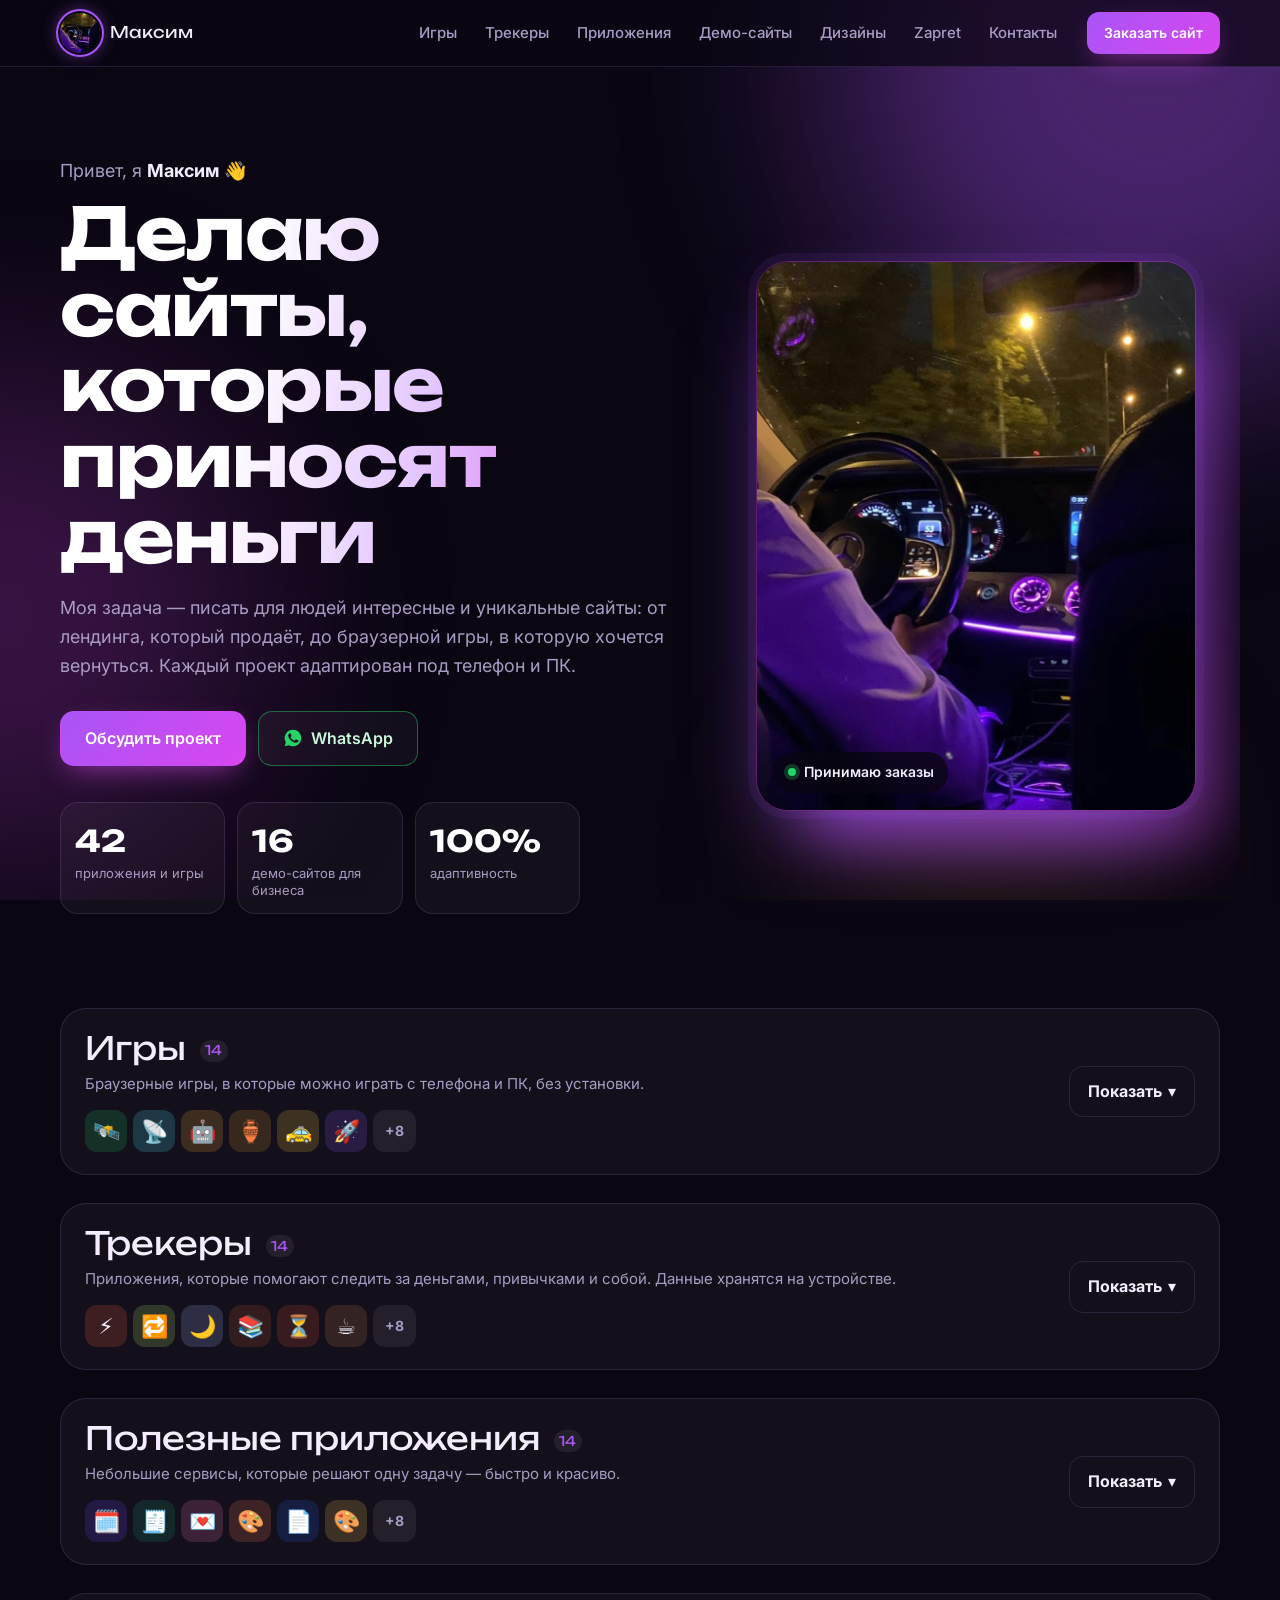
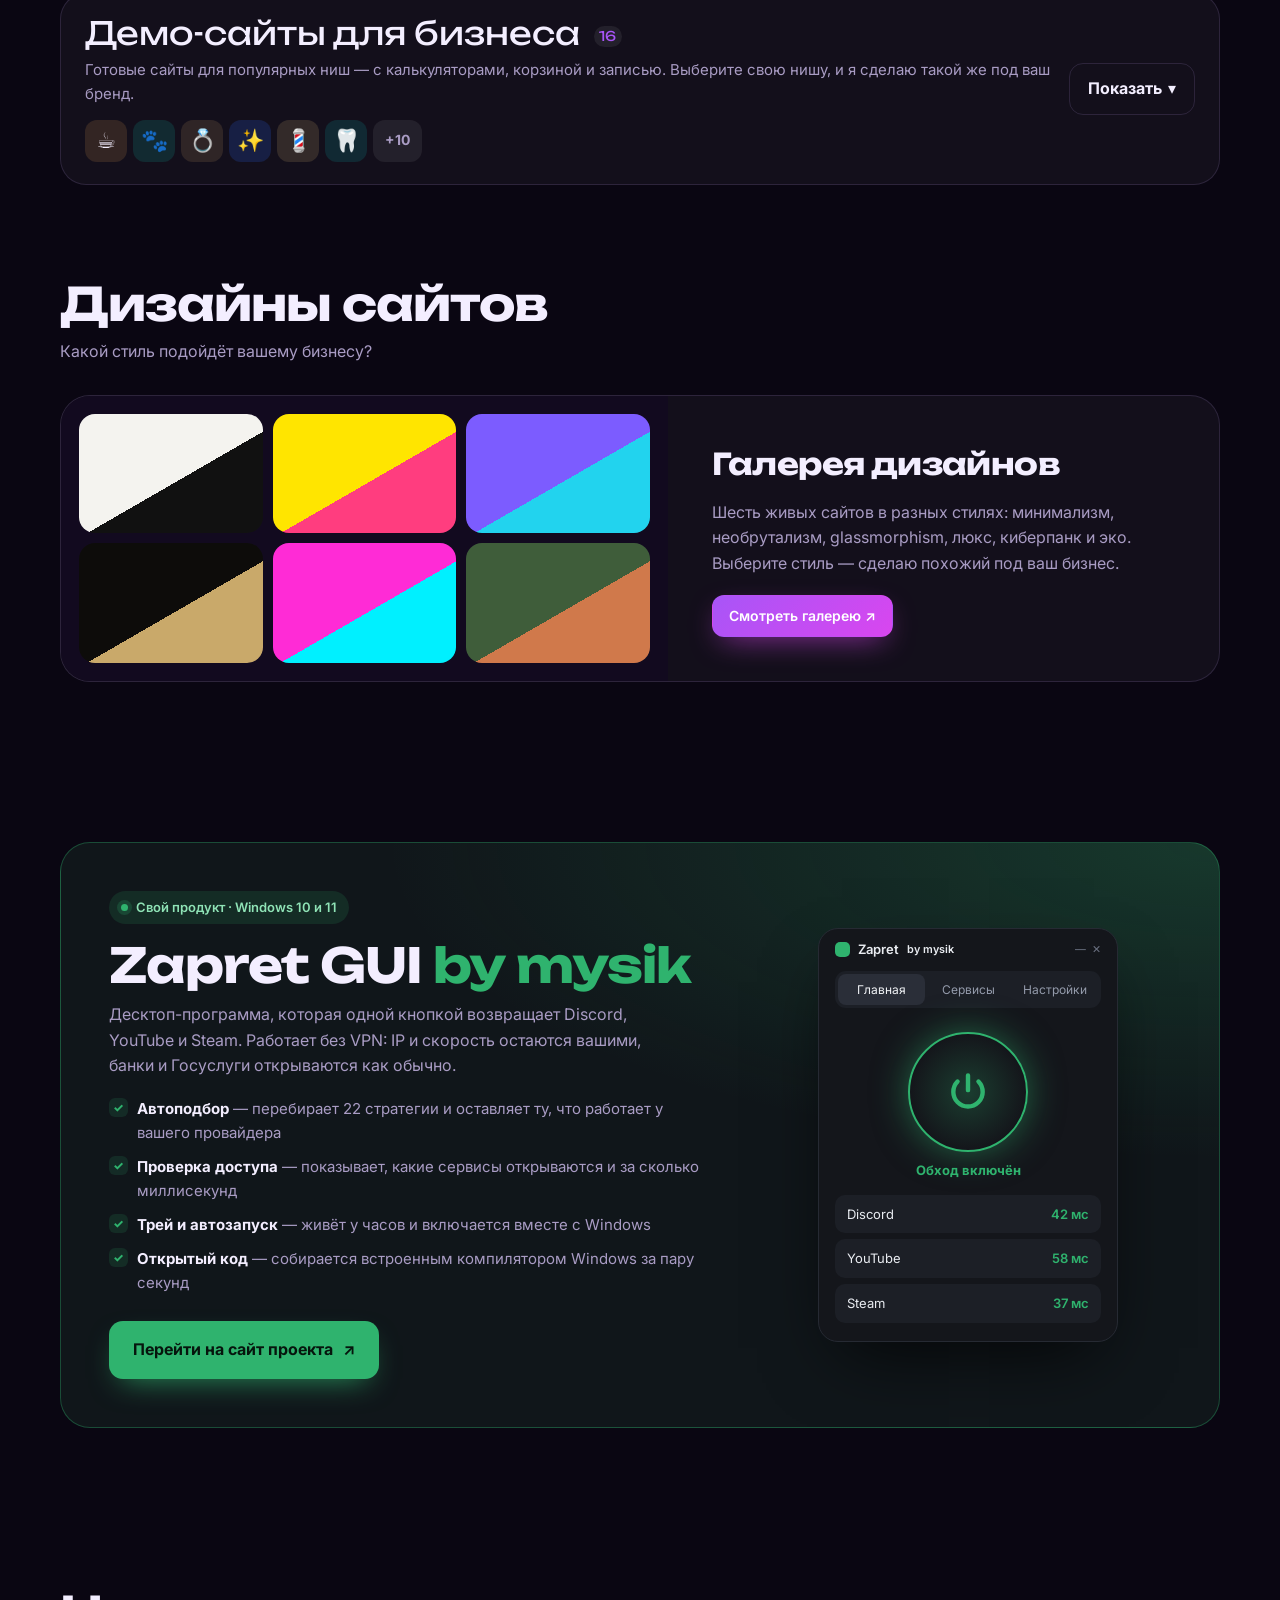
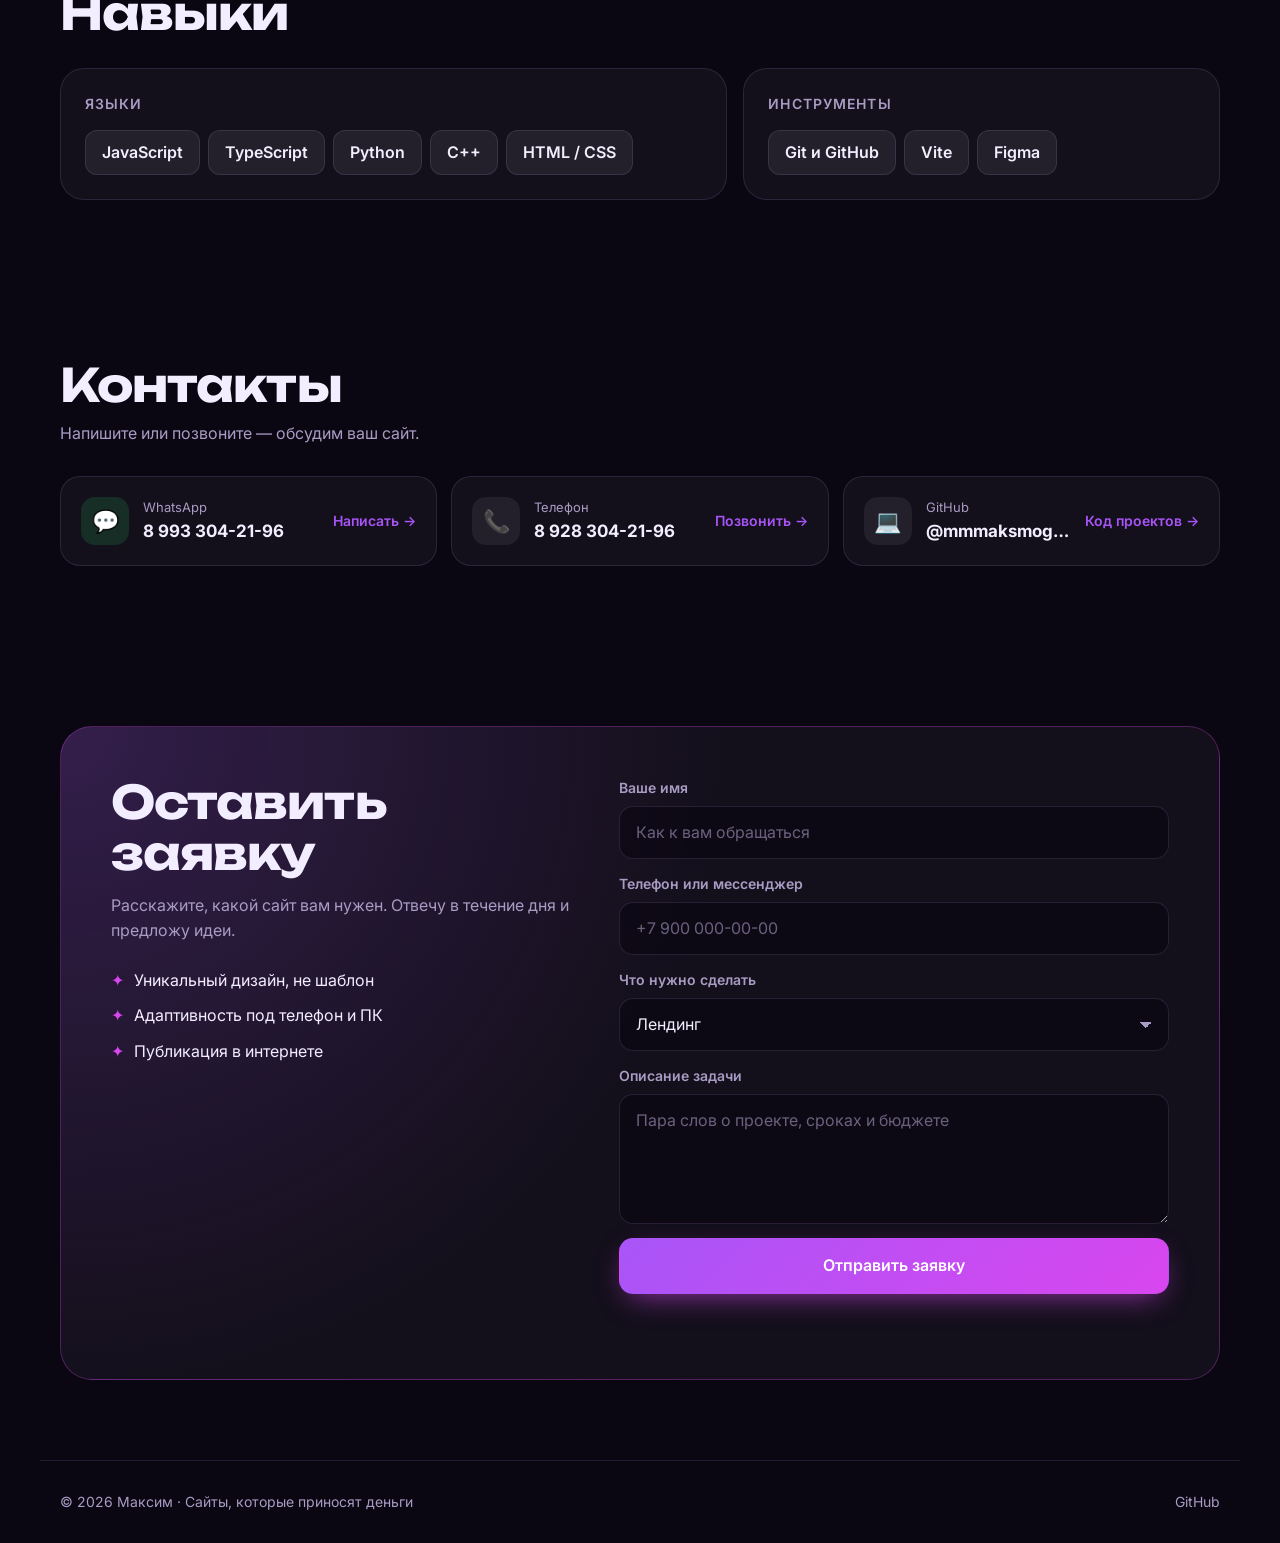
==== commit ffc49a49: "Блок Zapret GUI в зелёной теме перед навыками" ====
--- a/index.html
+++ b/index.html
@@ -13,7 +13,7 @@
   <link rel="preconnect" href="https://fonts.googleapis.com">
   <link rel="preconnect" href="https://fonts.gstatic.com" crossorigin>
   <link href="https://fonts.googleapis.com/css2?family=Unbounded:wght@500;700&family=Inter:wght@400;500;600;700&display=swap" rel="stylesheet">
-  <link rel="stylesheet" href="css/style.css">
+  <link rel="stylesheet" href="css/style.css?v=4">
 </head>
 <body>
   <div class="glow" aria-hidden="true"><i></i><i></i><i></i></div>
@@ -29,6 +29,7 @@
       <a href="#apps">Приложения</a>
       <a href="#demos">Демо-сайты</a>
       <a href="#designs">Дизайны</a>
+      <a href="#zapret">Zapret</a>
       <a href="#contact">Контакты</a>
     </nav>
     <a class="btn btn--primary btn--sm nav__cta" href="#order">Заказать сайт</a>
@@ -74,6 +75,32 @@
           <span class="btn btn--primary btn--sm">Смотреть галерею ↗</span>
         </div>
       </a>
+    </section>
+
+    <section class="section zapret" id="zapret">
+      <div class="zapret__card reveal">
+        <div class="zapret__body">
+          <span class="zapret__tag"><i></i>Свой продукт · Windows 10 и 11</span>
+          <h2 class="zapret__title">Zapret GUI <span>by mysik</span></h2>
+          <p class="zapret__lead">Десктоп-программа, которая одной кнопкой возвращает Discord, YouTube и Steam. Работает без VPN: IP и скорость остаются вашими, банки и Госуслуги открываются как обычно.</p>
+          <ul class="zapret__list">
+            <li><b>Автоподбор</b> — перебирает 22 стратегии и оставляет ту, что работает у вашего провайдера</li>
+            <li><b>Проверка доступа</b> — показывает, какие сервисы открываются и за сколько миллисекунд</li>
+            <li><b>Трей и автозапуск</b> — живёт у часов и включается вместе с Windows</li>
+            <li><b>Открытый код</b> — собирается встроенным компилятором Windows за пару секунд</li>
+          </ul>
+          <a class="zapret__btn" href="https://mysik-zapret.netlify.app" target="_blank" rel="noopener">Перейти на сайт проекта <span aria-hidden="true">↗</span></a>
+        </div>
+        <div class="zapret__app" aria-hidden="true">
+          <div class="zapret__bar"><span><i></i>Zapret <small>by mysik</small></span><small>—&nbsp;&nbsp;✕</small></div>
+          <div class="zapret__tabs"><span class="on">Главная</span><span>Сервисы</span><span>Настройки</span></div>
+          <div class="zapret__power"><svg viewBox="0 0 24 24"><path d="M12 3v8M6.3 6.3a8 8 0 1 0 11.4 0"/></svg></div>
+          <p class="zapret__status">Обход включён</p>
+          <div class="zapret__svc"><span>Discord</span><b>42 мс</b></div>
+          <div class="zapret__svc"><span>YouTube</span><b>58 мс</b></div>
+          <div class="zapret__svc"><span>Steam</span><b>37 мс</b></div>
+        </div>
+      </div>
     </section>
 
     <section class="section" id="skills">
@@ -132,6 +159,6 @@
     <a id="footerGh" target="_blank" rel="noopener">GitHub</a>
   </footer>
 
-  <script type="module" src="js/main.js"></script>
+  <script type="module" src="js/main.js?v=3"></script>
 </body>
 </html>
--- a/css/style.css
+++ b/css/style.css
@@ -1,3 +1,4 @@
+html { -webkit-text-size-adjust: 100%; text-size-adjust: 100%; }
 /* Ночная фиолетовая гамма — под фото с подсветкой салона. */
 :root {
   --bg: #0a0612;
@@ -361,3 +362,33 @@
   .fold .cards .card { grid-column: auto; }
   .fold .card__cover { height: 120px; }
 }
+
+/* Zapret GUI — свой продукт, отдельная зелёная тема */
+.zapret { --z: #2fb36e; --z-ink: #06150d; --z-soft: rgba(47, 179, 110, 0.14); }
+.zapret__card { position: relative; display: grid; gap: clamp(24px, 4vw, 48px); align-items: center; overflow: hidden; padding: clamp(22px, 4vw, 48px); border: 1px solid rgba(47, 179, 110, 0.35); border-radius: 30px; background: radial-gradient(120% 90% at 100% 0%, rgba(47, 179, 110, 0.22), transparent 60%), #10161a; }
+@media (min-width: 900px) { .zapret__card { grid-template-columns: minmax(0, 1.2fr) minmax(0, 0.8fr); } }
+.zapret__tag { display: inline-flex; align-items: center; gap: 8px; padding: 6px 12px; border-radius: 999px; background: var(--z-soft); color: #8fe3b6; font-size: 13px; font-weight: 600; }
+.zapret__tag i { width: 7px; height: 7px; border-radius: 50%; background: var(--z); box-shadow: 0 0 0 4px rgba(47, 179, 110, 0.2); }
+.zapret__title { margin: 16px 0 12px; font-size: clamp(30px, 5vw, 48px); line-height: 1.05; }
+.zapret__title span { color: var(--z); }
+.zapret__lead { margin: 0 0 18px; color: var(--muted); max-width: 36em; }
+.zapret__list { display: grid; gap: 10px; margin: 0 0 26px; padding: 0; list-style: none; }
+.zapret__list li { position: relative; padding-left: 28px; color: var(--muted); font-size: 15px; }
+.zapret__list li::before { content: '✓'; position: absolute; left: 0; top: 1px; display: grid; place-items: center; width: 19px; height: 19px; border-radius: 6px; background: var(--z-soft); color: var(--z); font-size: 12px; font-weight: 800; }
+.zapret__list b { color: var(--text, #fff); }
+.zapret__btn { display: inline-flex; align-items: center; gap: 10px; padding: 16px 24px; border-radius: 14px; background: var(--z); color: var(--z-ink); font-weight: 700; text-decoration: none; box-shadow: 0 12px 30px -12px rgba(47, 179, 110, 0.8); transition: transform 0.15s, filter 0.15s; }
+.zapret__btn:hover { transform: translateY(-2px); filter: brightness(1.08); }
+.zapret__app { justify-self: center; width: 100%; max-width: 300px; padding: 0 16px 18px; border: 1px solid #262a33; border-radius: 20px; background: #14161b; box-shadow: 0 30px 70px -24px rgba(0, 0, 0, 0.8); font-size: 13px; }
+.zapret__bar { display: flex; justify-content: space-between; align-items: center; height: 42px; color: #6b7282; }
+.zapret__bar span { display: flex; align-items: center; gap: 8px; color: #e9ecf1; font-weight: 600; }
+.zapret__bar i { width: 15px; height: 15px; border-radius: 5px; background: var(--z); }
+.zapret__tabs { display: grid; grid-template-columns: repeat(3, 1fr); padding: 3px; border-radius: 11px; background: #1c1f26; }
+.zapret__tabs span { padding: 6px 0; border-radius: 8px; text-align: center; color: #949bab; font-size: 12px; }
+.zapret__tabs .on { background: #2a2e38; color: #f2f4f7; }
+.zapret__power { display: grid; place-items: center; width: 120px; height: 120px; margin: 24px auto 8px; border-radius: 50%; background: radial-gradient(circle, rgba(47, 179, 110, 0.25), transparent 70%); border: 2px solid var(--z); box-shadow: 0 0 40px -6px rgba(47, 179, 110, 0.7); animation: zpulse 2.6s ease-in-out infinite; }
+.zapret__power svg { width: 44px; height: 44px; fill: none; stroke: var(--z); stroke-width: 2.4; stroke-linecap: round; }
+@keyframes zpulse { 50% { box-shadow: 0 0 60px 0 rgba(47, 179, 110, 0.55); } }
+.zapret__status { margin: 0 0 14px; text-align: center; color: var(--z); font-weight: 700; }
+.zapret__svc { display: flex; justify-content: space-between; padding: 9px 12px; margin-top: 6px; border-radius: 10px; background: #1c1f26; color: #e9ecf1; }
+.zapret__svc b { color: var(--z); font-weight: 600; }
+@media (prefers-reduced-motion: reduce) { .zapret__power { animation: none; } }
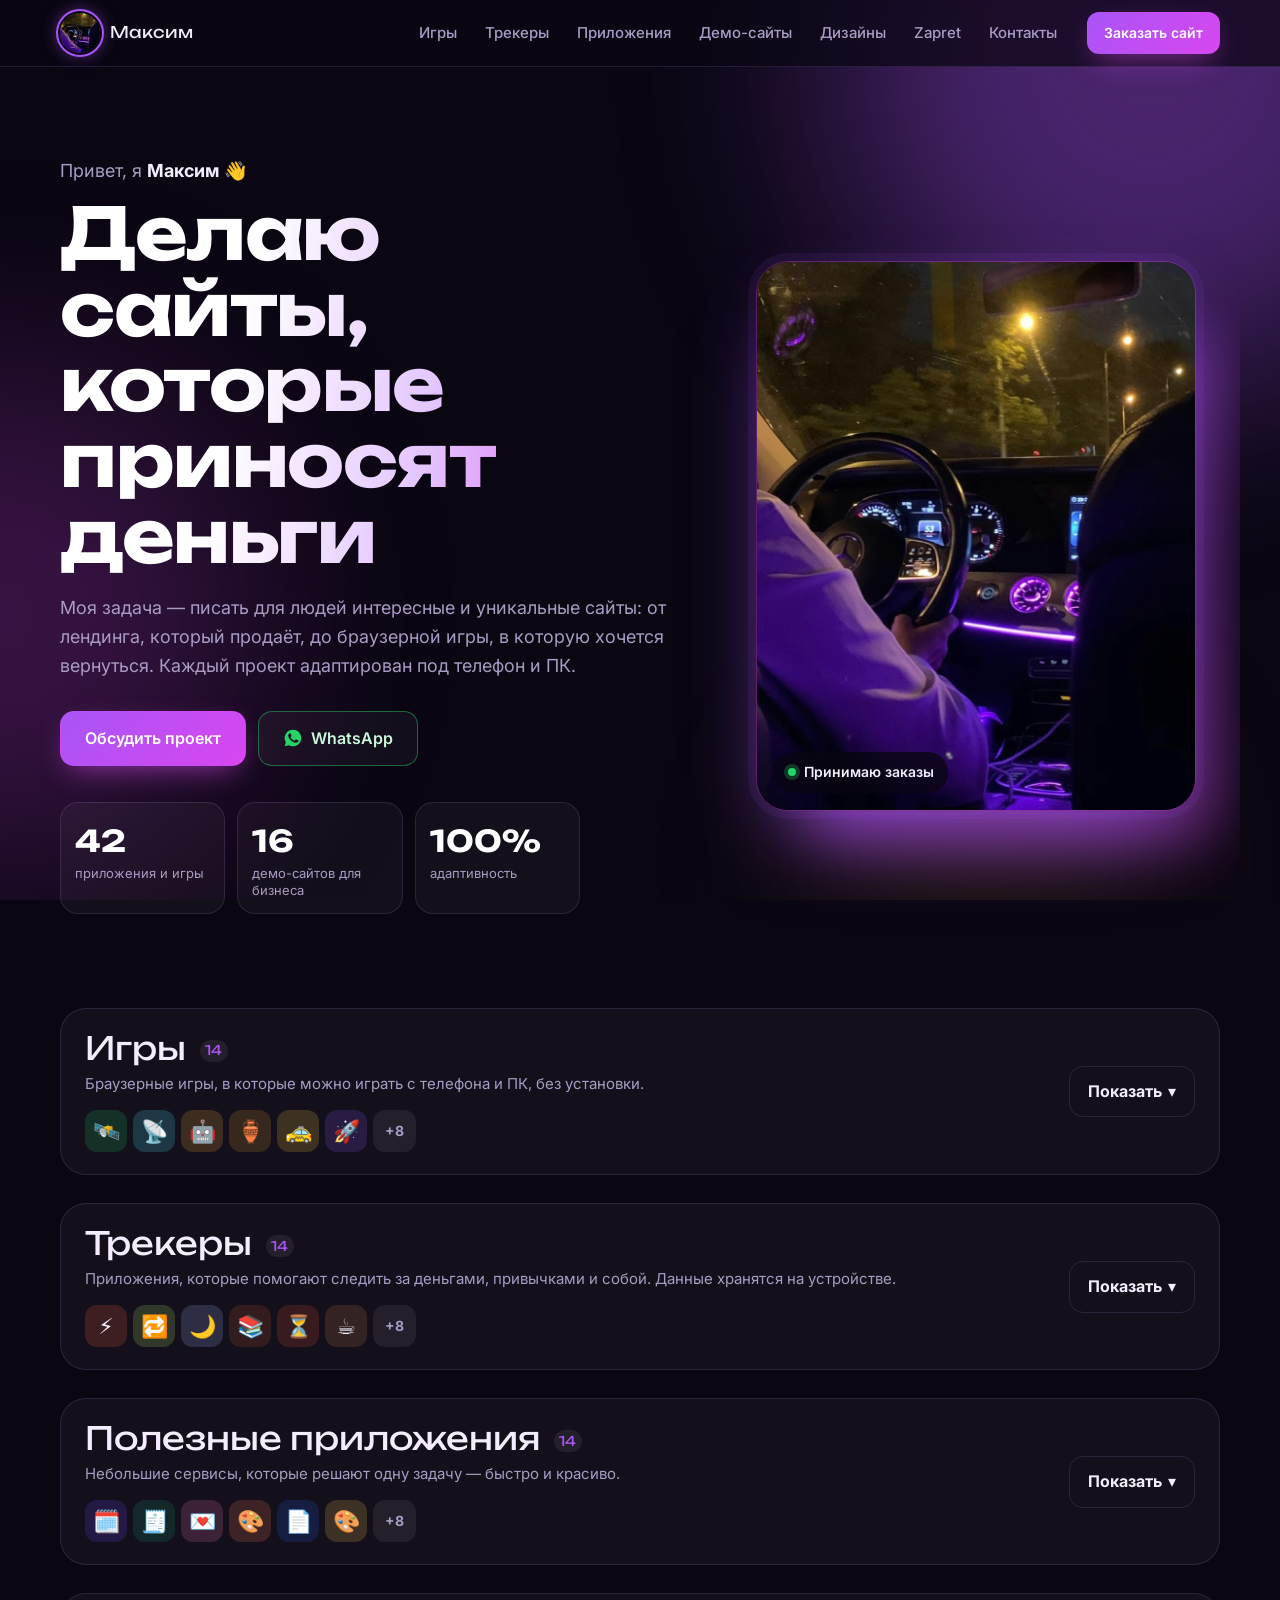
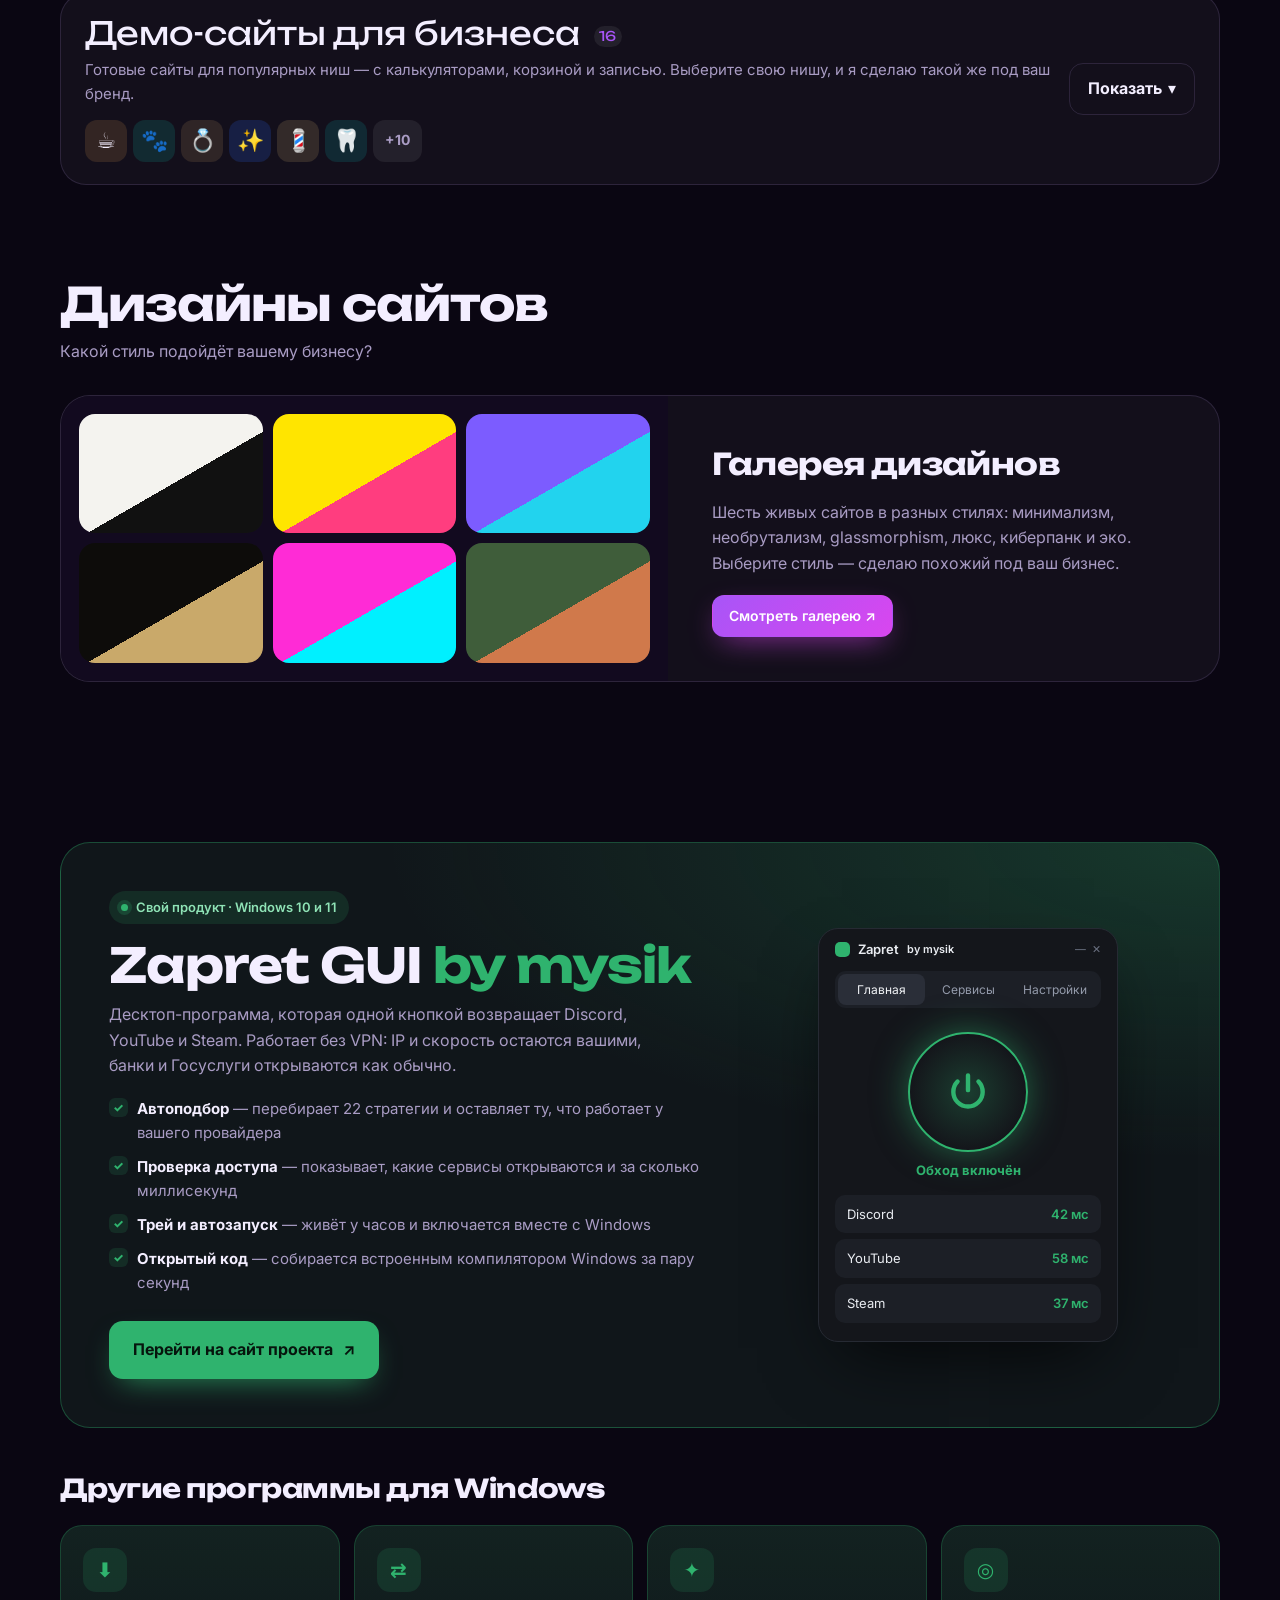
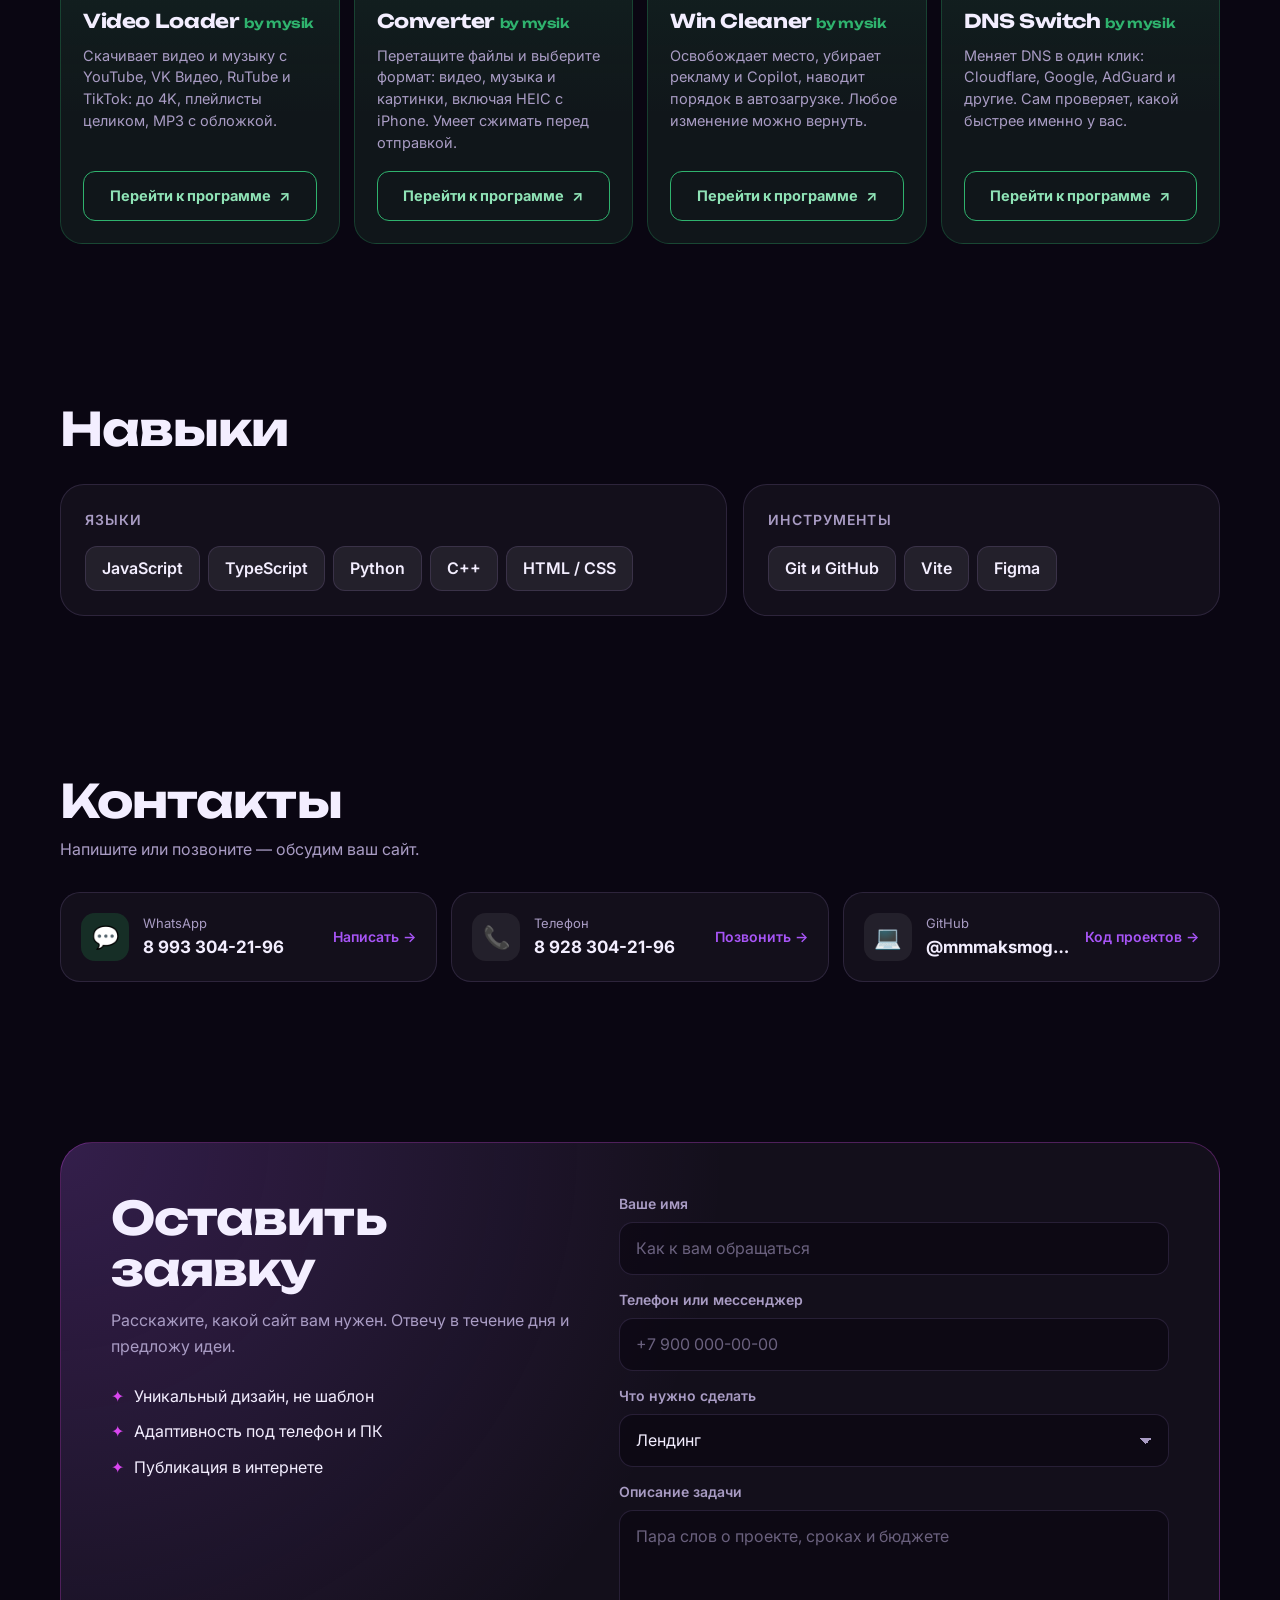
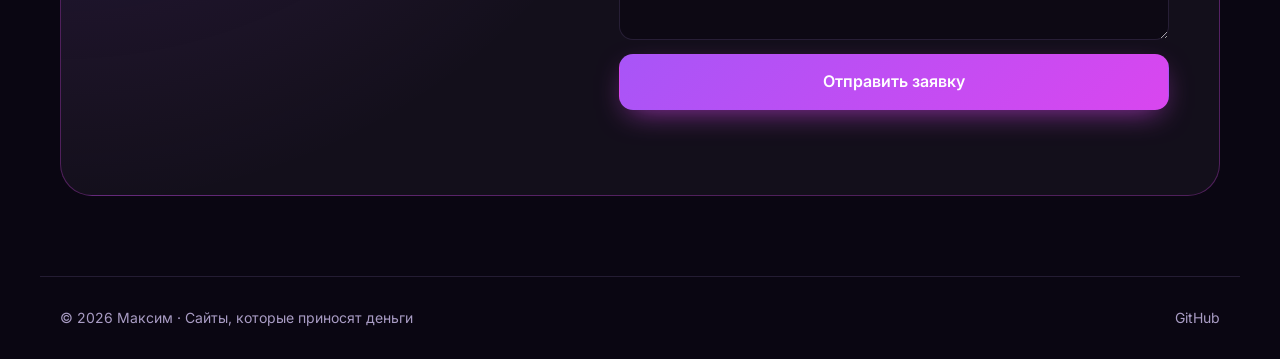
==== commit d9465fae: "Портфолио: программы Video Loader, Converter, Win Cleaner, DNS Switch" ====
--- a/index.html
+++ b/index.html
@@ -13,7 +13,7 @@
   <link rel="preconnect" href="https://fonts.googleapis.com">
   <link rel="preconnect" href="https://fonts.gstatic.com" crossorigin>
   <link href="https://fonts.googleapis.com/css2?family=Unbounded:wght@500;700&family=Inter:wght@400;500;600;700&display=swap" rel="stylesheet">
-  <link rel="stylesheet" href="css/style.css?v=4">
+  <link rel="stylesheet" href="css/style.css?v=5">
 </head>
 <body>
   <div class="glow" aria-hidden="true"><i></i><i></i><i></i></div>
@@ -101,6 +101,33 @@
           <div class="zapret__svc"><span>Steam</span><b>37 мс</b></div>
         </div>
       </div>
+      <h3 class="zapret__more reveal">Другие программы для Windows</h3>
+      <div class="zapret__progs reveal">
+        <article class="zprog">
+          <span class="zprog__ico" aria-hidden="true">⬇</span>
+          <h3>Video Loader <small>by mysik</small></h3>
+          <p>Скачивает видео и музыку с YouTube, VK Видео, RuTube и TikTok: до 4K, плейлисты целиком, MP3 с обложкой.</p>
+          <a class="zprog__btn" href="https://mysik-zapret.netlify.app/#apps" target="_blank" rel="noopener">Перейти к программе <span aria-hidden="true">↗</span></a>
+        </article>
+        <article class="zprog">
+          <span class="zprog__ico" aria-hidden="true">⇄</span>
+          <h3>Converter <small>by mysik</small></h3>
+          <p>Перетащите файлы и выберите формат: видео, музыка и картинки, включая HEIC с iPhone. Умеет сжимать перед отправкой.</p>
+          <a class="zprog__btn" href="https://mysik-zapret.netlify.app/#apps" target="_blank" rel="noopener">Перейти к программе <span aria-hidden="true">↗</span></a>
+        </article>
+        <article class="zprog">
+          <span class="zprog__ico" aria-hidden="true">✦</span>
+          <h3>Win Cleaner <small>by mysik</small></h3>
+          <p>Освобождает место, убирает рекламу и Copilot, наводит порядок в автозагрузке. Любое изменение можно вернуть.</p>
+          <a class="zprog__btn" href="https://mysik-zapret.netlify.app/#apps" target="_blank" rel="noopener">Перейти к программе <span aria-hidden="true">↗</span></a>
+        </article>
+        <article class="zprog">
+          <span class="zprog__ico" aria-hidden="true">◎</span>
+          <h3>DNS Switch <small>by mysik</small></h3>
+          <p>Меняет DNS в один клик: Cloudflare, Google, AdGuard и другие. Сам проверяет, какой быстрее именно у вас.</p>
+          <a class="zprog__btn" href="https://mysik-zapret.netlify.app/#apps" target="_blank" rel="noopener">Перейти к программе <span aria-hidden="true">↗</span></a>
+        </article>
+      </div>
     </section>
 
     <section class="section" id="skills">
--- a/css/style.css
+++ b/css/style.css
@@ -392,3 +392,13 @@
 .zapret__svc { display: flex; justify-content: space-between; padding: 9px 12px; margin-top: 6px; border-radius: 10px; background: #1c1f26; color: #e9ecf1; }
 .zapret__svc b { color: var(--z); font-weight: 600; }
 @media (prefers-reduced-motion: reduce) { .zapret__power { animation: none; } }
+.zapret__more { margin: clamp(28px, 4vw, 40px) 0 16px; font-size: clamp(20px, 3vw, 26px); }
+.zapret__progs { display: grid; gap: 14px; grid-template-columns: repeat(auto-fit, minmax(min(100%, 240px), 1fr)); }
+.zprog { display: flex; flex-direction: column; min-width: 0; padding: 22px; border: 1px solid rgba(47, 179, 110, 0.25); border-radius: 22px; background: linear-gradient(180deg, rgba(47, 179, 110, 0.08), transparent 60%), #10161a; transition: border-color 0.2s, transform 0.2s; }
+.zprog:hover { border-color: rgba(47, 179, 110, 0.6); transform: translateY(-3px); }
+.zprog__ico { display: grid; place-items: center; width: 44px; height: 44px; border-radius: 13px; background: var(--z-soft); color: var(--z); font-size: 20px; font-weight: 700; }
+.zprog h3 { margin: 14px 0 8px; font-size: 19px; }
+.zprog h3 small { color: var(--z); font-size: 13px; font-weight: 600; }
+.zprog p { flex: 1; margin: 0 0 18px; color: var(--muted); font-size: 14.5px; line-height: 1.5; }
+.zprog__btn { display: inline-flex; align-items: center; justify-content: center; gap: 8px; padding: 12px 16px; border-radius: 12px; border: 1px solid var(--z); color: #8fe3b6; font-weight: 700; font-size: 14.5px; text-decoration: none; transition: background 0.15s, color 0.15s; }
+.zprog__btn:hover { background: var(--z); color: var(--z-ink); }
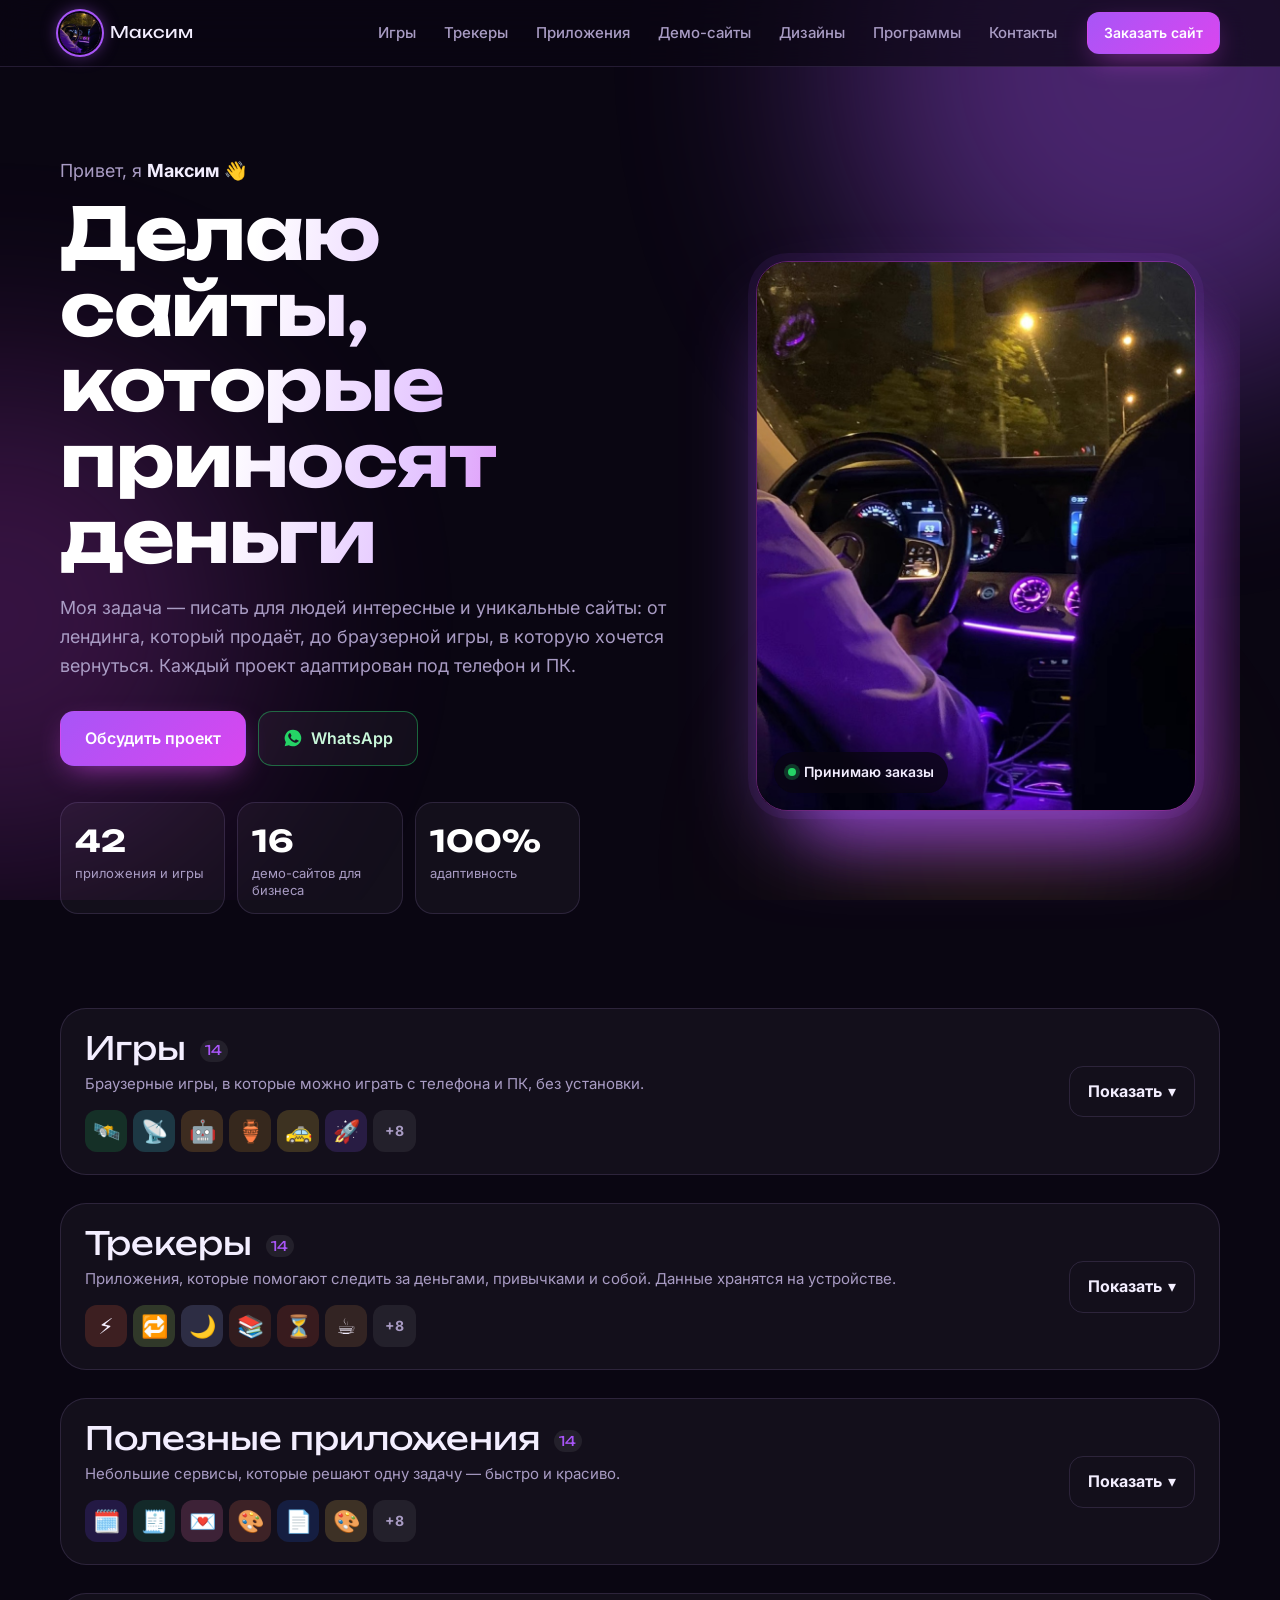
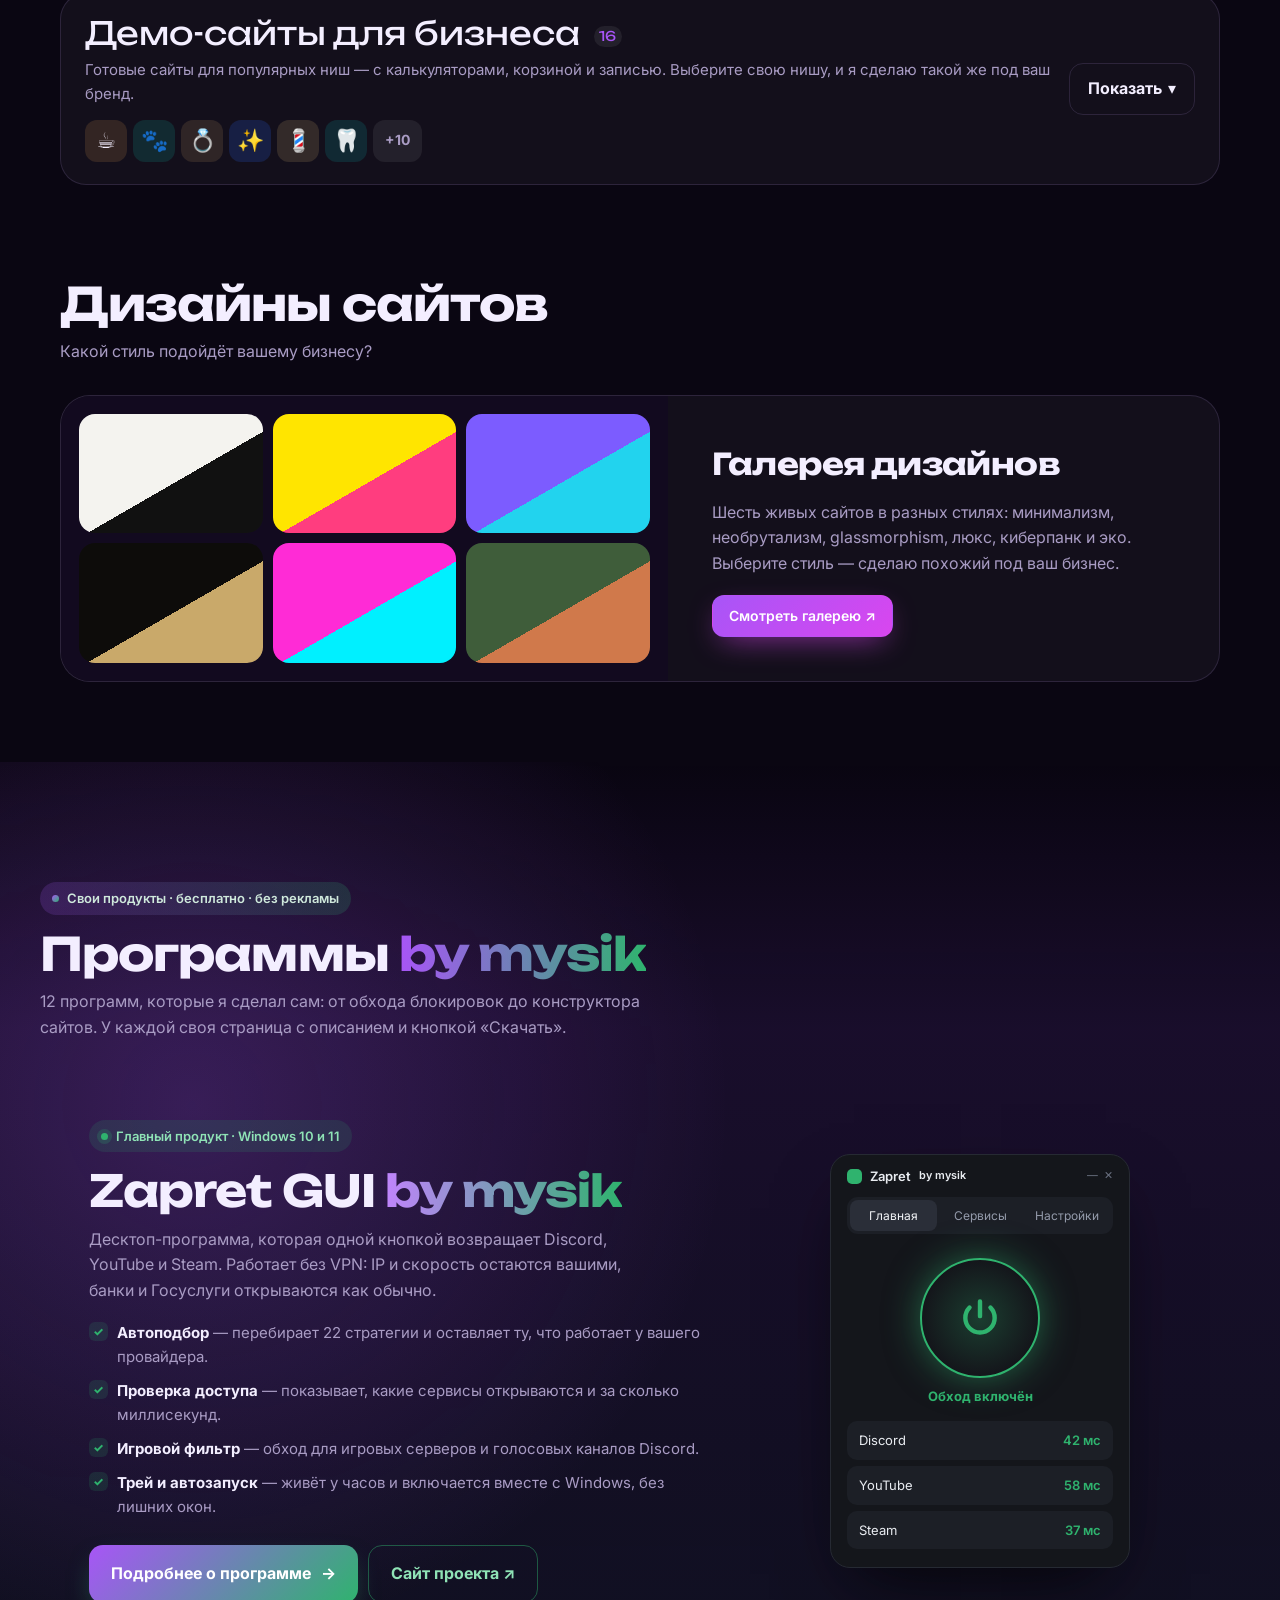
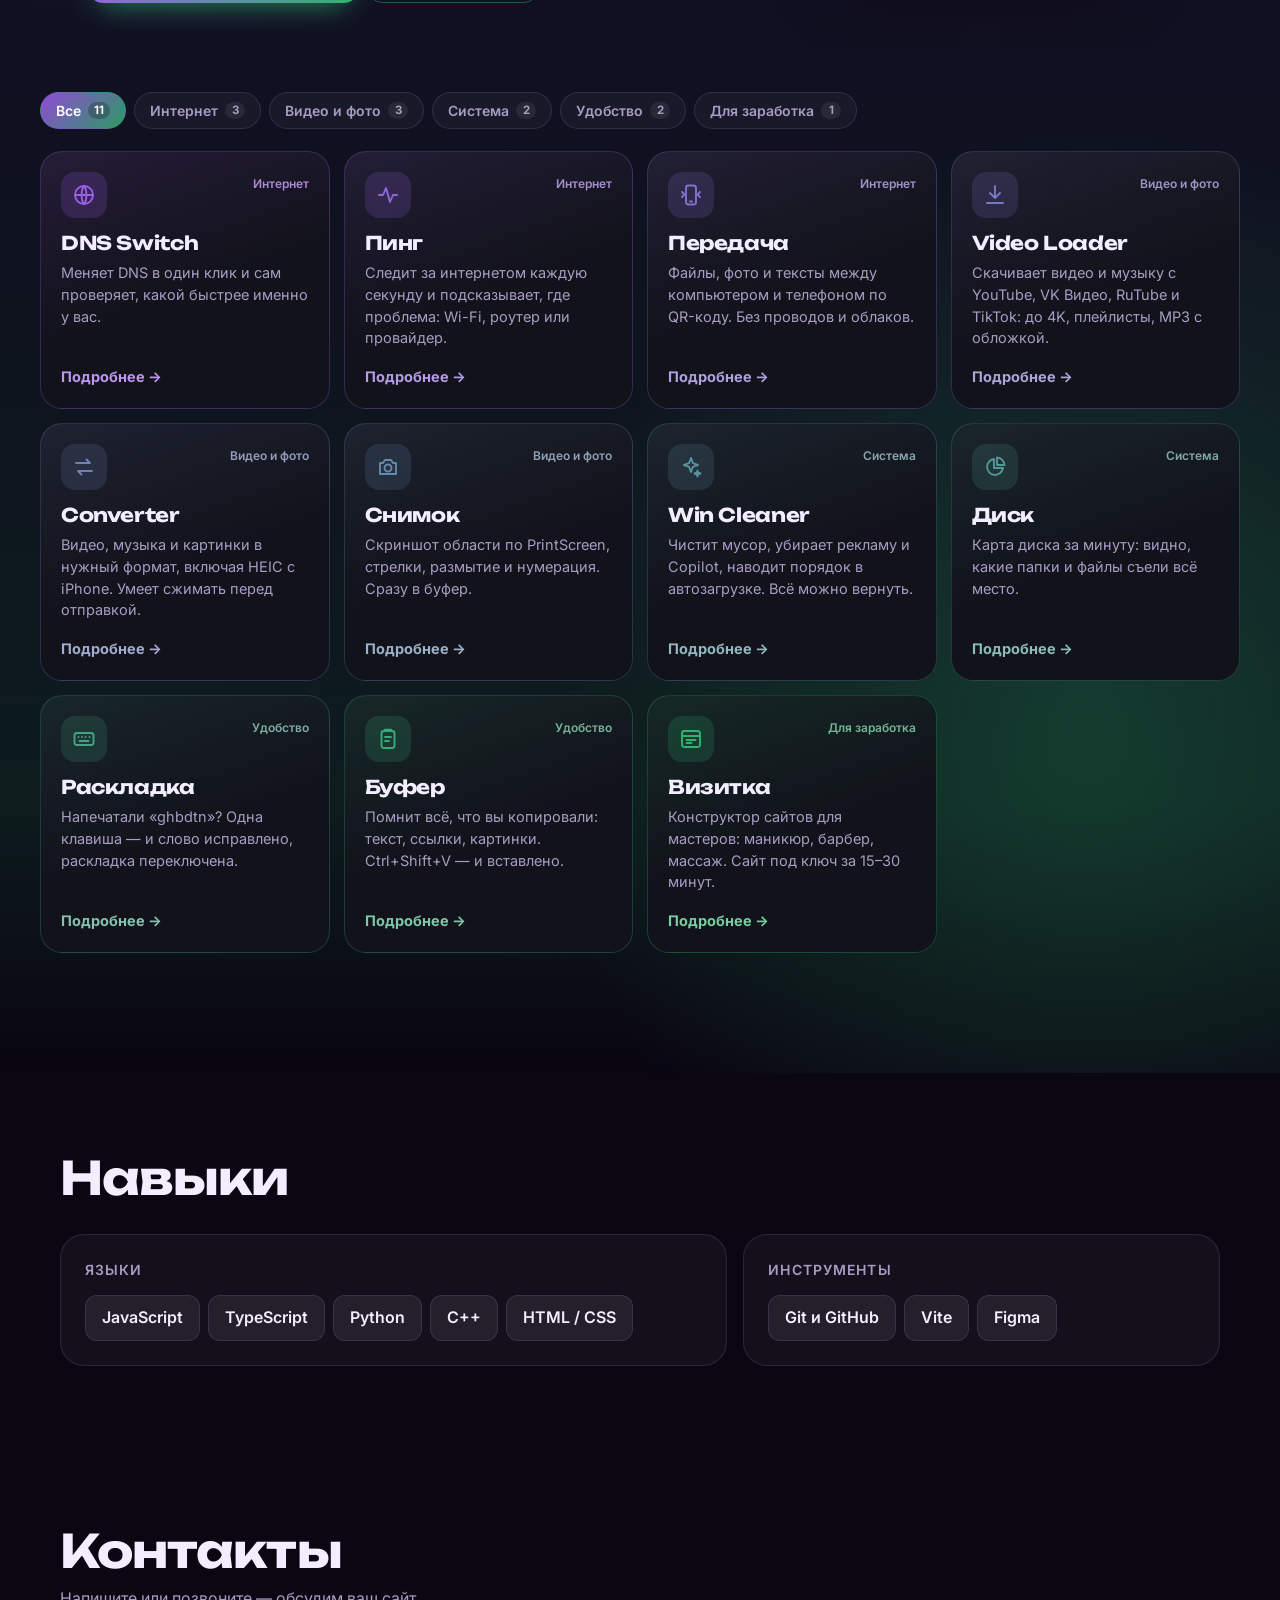
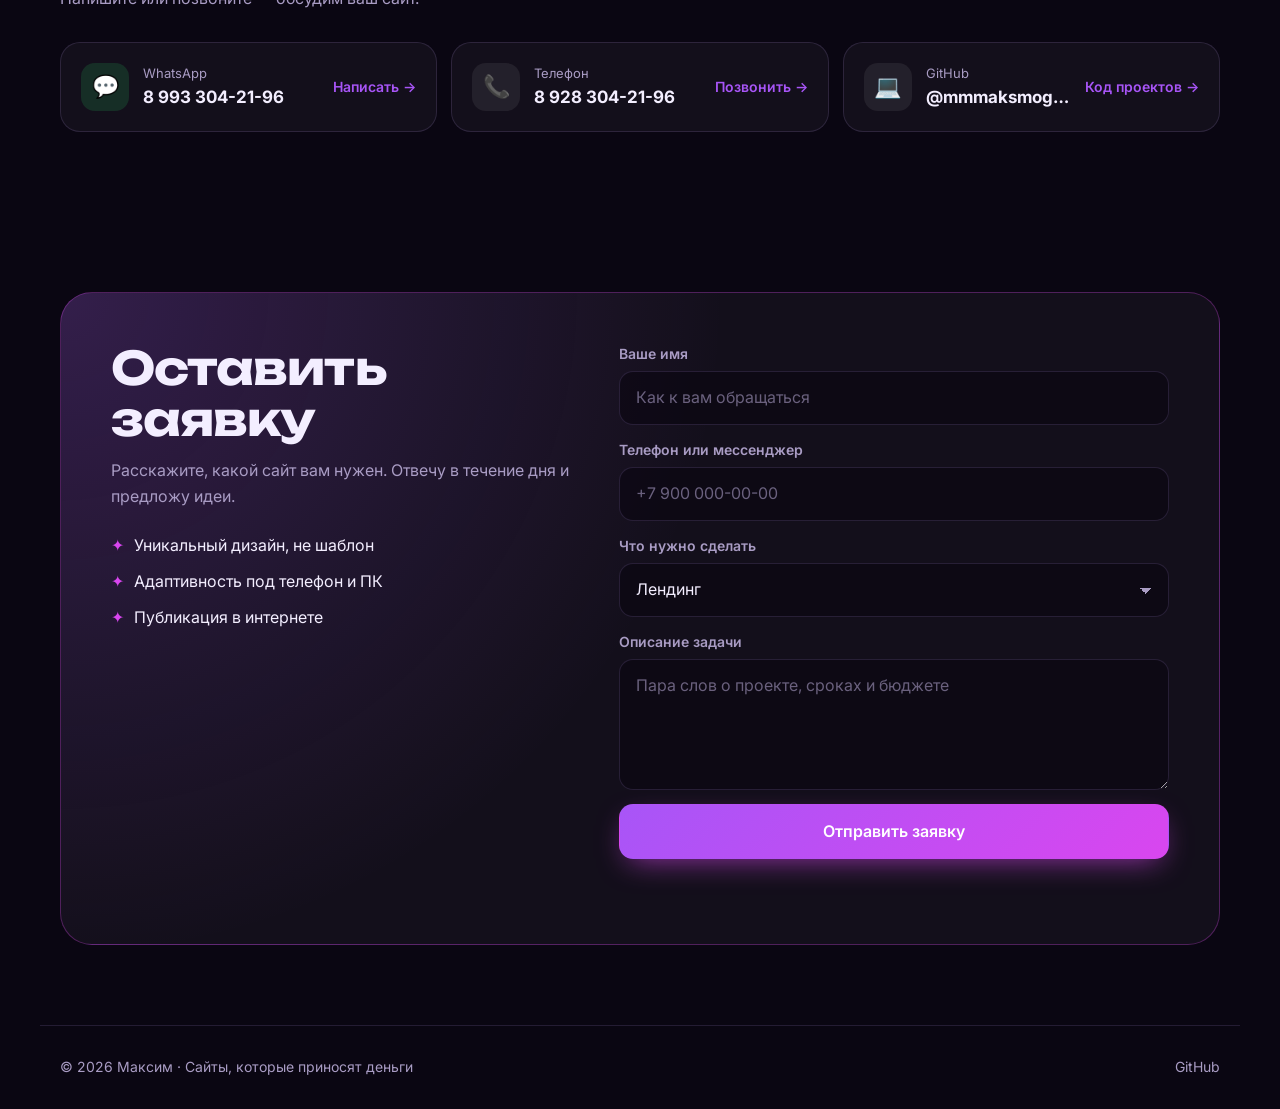
==== commit 5118eb62: "Раздел «Программы by mysik»: 12 программ, переход фиолетовый → зелёный, страницы и скачивание" ====
--- a/index.html
+++ b/index.html
@@ -13,7 +13,7 @@
   <link rel="preconnect" href="https://fonts.googleapis.com">
   <link rel="preconnect" href="https://fonts.gstatic.com" crossorigin>
   <link href="https://fonts.googleapis.com/css2?family=Unbounded:wght@500;700&family=Inter:wght@400;500;600;700&display=swap" rel="stylesheet">
-  <link rel="stylesheet" href="css/style.css?v=5">
+  <link rel="stylesheet" href="css/style.css?v=7">
 </head>
 <body>
   <div class="glow" aria-hidden="true"><i></i><i></i><i></i></div>
@@ -29,7 +29,7 @@
       <a href="#apps">Приложения</a>
       <a href="#demos">Демо-сайты</a>
       <a href="#designs">Дизайны</a>
-      <a href="#zapret">Zapret</a>
+      <a href="#programs">Программы</a>
       <a href="#contact">Контакты</a>
     </nav>
     <a class="btn btn--primary btn--sm nav__cta" href="#order">Заказать сайт</a>
@@ -77,58 +77,122 @@
       </a>
     </section>
 
-    <section class="section zapret" id="zapret">
-      <div class="zapret__card reveal">
-        <div class="zapret__body">
-          <span class="zapret__tag"><i></i>Свой продукт · Windows 10 и 11</span>
-          <h2 class="zapret__title">Zapret GUI <span>by mysik</span></h2>
-          <p class="zapret__lead">Десктоп-программа, которая одной кнопкой возвращает Discord, YouTube и Steam. Работает без VPN: IP и скорость остаются вашими, банки и Госуслуги открываются как обычно.</p>
-          <ul class="zapret__list">
-            <li><b>Автоподбор</b> — перебирает 22 стратегии и оставляет ту, что работает у вашего провайдера</li>
-            <li><b>Проверка доступа</b> — показывает, какие сервисы открываются и за сколько миллисекунд</li>
-            <li><b>Трей и автозапуск</b> — живёт у часов и включается вместе с Windows</li>
-            <li><b>Открытый код</b> — собирается встроенным компилятором Windows за пару секунд</li>
-          </ul>
-          <a class="zapret__btn" href="https://mysik-zapret.netlify.app" target="_blank" rel="noopener">Перейти на сайт проекта <span aria-hidden="true">↗</span></a>
-        </div>
-        <div class="zapret__app" aria-hidden="true">
-          <div class="zapret__bar"><span><i></i>Zapret <small>by mysik</small></span><small>—&nbsp;&nbsp;✕</small></div>
-          <div class="zapret__tabs"><span class="on">Главная</span><span>Сервисы</span><span>Настройки</span></div>
-          <div class="zapret__power"><svg viewBox="0 0 24 24"><path d="M12 3v8M6.3 6.3a8 8 0 1 0 11.4 0"/></svg></div>
-          <p class="zapret__status">Обход включён</p>
-          <div class="zapret__svc"><span>Discord</span><b>42 мс</b></div>
-          <div class="zapret__svc"><span>YouTube</span><b>58 мс</b></div>
-          <div class="zapret__svc"><span>Steam</span><b>37 мс</b></div>
-        </div>
-      </div>
-      <h3 class="zapret__more reveal">Другие программы для Windows</h3>
-      <div class="zapret__progs reveal">
-        <article class="zprog">
-          <span class="zprog__ico" aria-hidden="true">⬇</span>
-          <h3>Video Loader <small>by mysik</small></h3>
-          <p>Скачивает видео и музыку с YouTube, VK Видео, RuTube и TikTok: до 4K, плейлисты целиком, MP3 с обложкой.</p>
-          <a class="zprog__btn" href="https://mysik-zapret.netlify.app/#apps" target="_blank" rel="noopener">Перейти к программе <span aria-hidden="true">↗</span></a>
-        </article>
-        <article class="zprog">
-          <span class="zprog__ico" aria-hidden="true">⇄</span>
-          <h3>Converter <small>by mysik</small></h3>
-          <p>Перетащите файлы и выберите формат: видео, музыка и картинки, включая HEIC с iPhone. Умеет сжимать перед отправкой.</p>
-          <a class="zprog__btn" href="https://mysik-zapret.netlify.app/#apps" target="_blank" rel="noopener">Перейти к программе <span aria-hidden="true">↗</span></a>
-        </article>
-        <article class="zprog">
-          <span class="zprog__ico" aria-hidden="true">✦</span>
-          <h3>Win Cleaner <small>by mysik</small></h3>
-          <p>Освобождает место, убирает рекламу и Copilot, наводит порядок в автозагрузке. Любое изменение можно вернуть.</p>
-          <a class="zprog__btn" href="https://mysik-zapret.netlify.app/#apps" target="_blank" rel="noopener">Перейти к программе <span aria-hidden="true">↗</span></a>
-        </article>
-        <article class="zprog">
-          <span class="zprog__ico" aria-hidden="true">◎</span>
-          <h3>DNS Switch <small>by mysik</small></h3>
-          <p>Меняет DNS в один клик: Cloudflare, Google, AdGuard и другие. Сам проверяет, какой быстрее именно у вас.</p>
-          <a class="zprog__btn" href="https://mysik-zapret.netlify.app/#apps" target="_blank" rel="noopener">Перейти к программе <span aria-hidden="true">↗</span></a>
-        </article>
-      </div>
-    </section>
+    <!-- soft:start -->
+    <section class="soft" id="programs">
+      <div class="soft__inner">
+        <div class="soft__head reveal">
+          <span class="soft__tag"><i></i>Свои продукты · бесплатно · без рекламы</span>
+          <h2 class="section__title">Программы <span class="soft__grad">by mysik</span></h2>
+          <p class="section__lead">12 программ, которые я сделал сам: от обхода блокировок до конструктора сайтов. У каждой своя страница с описанием и кнопкой «Скачать».</p>
+        </div>
+
+        <div class="zapret__card reveal" id="zapret">
+          <div class="zapret__body">
+            <span class="zapret__tag"><i></i>Главный продукт · Windows 10 и 11</span>
+            <h3 class="zapret__title">Zapret GUI <span>by mysik</span></h3>
+            <p class="zapret__lead">Десктоп-программа, которая одной кнопкой возвращает Discord, YouTube и Steam. Работает без VPN: IP и скорость остаются вашими, банки и Госуслуги открываются как обычно.</p>
+            <ul class="zapret__list">
+              <li><b>Автоподбор</b> — перебирает 22 стратегии и оставляет ту, что работает у вашего провайдера.</li><li><b>Проверка доступа</b> — показывает, какие сервисы открываются и за сколько миллисекунд.</li><li><b>Игровой фильтр</b> — обход для игровых серверов и голосовых каналов Discord.</li><li><b>Трей и автозапуск</b> — живёт у часов и включается вместе с Windows, без лишних окон.</li>
+            </ul>
+            <div class="zapret__actions">
+              <a class="zapret__btn" href="soft/zapret.html">Подробнее о программе <span aria-hidden="true">→</span></a>
+              <a class="zapret__ghost" href="https://mysik-zapret.netlify.app" target="_blank" rel="noopener">Сайт проекта ↗</a>
+            </div>
+          </div>
+          <div class="zapret__app" aria-hidden="true">
+            <div class="zapret__bar"><span><i></i>Zapret <small>by mysik</small></span><small>—&nbsp;&nbsp;✕</small></div>
+            <div class="zapret__tabs"><span class="on">Главная</span><span>Сервисы</span><span>Настройки</span></div>
+            <div class="zapret__power"><svg viewBox="0 0 24 24"><path d="M12 3v8M6.3 6.3a8 8 0 1 0 11.4 0"/></svg></div>
+            <p class="zapret__status">Обход включён</p>
+            <div class="zapret__svc"><span>Discord</span><b>42 мс</b></div>
+            <div class="zapret__svc"><span>YouTube</span><b>58 мс</b></div>
+            <div class="zapret__svc"><span>Steam</span><b>37 мс</b></div>
+          </div>
+        </div>
+
+        <div class="sw-filter reveal" role="toolbar" aria-label="Категории программ"><button class="sw-chip is-on" data-f="all">Все <b>11</b></button><button class="sw-chip" data-f="net">Интернет <b>3</b></button><button class="sw-chip" data-f="media">Видео и фото <b>3</b></button><button class="sw-chip" data-f="sys">Система <b>2</b></button><button class="sw-chip" data-f="easy">Удобство <b>2</b></button><button class="sw-chip" data-f="money">Для заработка <b>1</b></button></div>
+        <div class="sw-grid reveal" id="swGrid">
+          <article class="sw" data-cat="net" style="--a:#9d5eeb">
+            <span class="sw__ico"><svg class="" viewBox="0 0 24 24" aria-hidden="true"><circle cx="12" cy="12" r="9"/><path d="M3 12h18M12 3c3.2 3.6 3.2 14.4 0 18M12 3c-3.2 3.6-3.2 14.4 0 18"/></svg></span>
+            <span class="sw__cat">Интернет</span>
+            <h3><a class="sw__link" href="soft/dns-switch.html">DNS Switch</a></h3>
+            <p>Меняет DNS в один клик и сам проверяет, какой быстрее именно у вас.</p>
+            <span class="sw__more">Подробнее <span aria-hidden="true">→</span></span>
+          </article>
+          <article class="sw" data-cat="net" style="--a:#9266de">
+            <span class="sw__ico"><svg class="" viewBox="0 0 24 24" aria-hidden="true"><path d="M3 12h4l3-7 4 14 3-7h4"/></svg></span>
+            <span class="sw__cat">Интернет</span>
+            <h3><a class="sw__link" href="soft/ping.html">Пинг</a></h3>
+            <p>Следит за интернетом каждую секунду и подсказывает, где проблема: Wi-Fi, роутер или провайдер.</p>
+            <span class="sw__more">Подробнее <span aria-hidden="true">→</span></span>
+          </article>
+          <article class="sw" data-cat="net" style="--a:#876fd2">
+            <span class="sw__ico"><svg class="" viewBox="0 0 24 24" aria-hidden="true"><rect x="7" y="2.5" width="10" height="19" rx="2.5"/><path d="M11 18.5h2M3 9l2.5 2.5L3 14M21 9l-2.5 2.5L21 14"/></svg></span>
+            <span class="sw__cat">Интернет</span>
+            <h3><a class="sw__link" href="soft/peredacha.html">Передача</a></h3>
+            <p>Файлы, фото и тексты между компьютером и телефоном по QR-коду. Без проводов и облаков.</p>
+            <span class="sw__more">Подробнее <span aria-hidden="true">→</span></span>
+          </article>
+          <article class="sw" data-cat="media" style="--a:#7c77c5">
+            <span class="sw__ico"><svg class="" viewBox="0 0 24 24" aria-hidden="true"><path d="M12 3v12M7 10l5 5 5-5M4 20h16"/></svg></span>
+            <span class="sw__cat">Видео и фото</span>
+            <h3><a class="sw__link" href="soft/video-loader.html">Video Loader</a></h3>
+            <p>Скачивает видео и музыку с YouTube, VK Видео, RuTube и TikTok: до 4K, плейлисты, MP3 с обложкой.</p>
+            <span class="sw__more">Подробнее <span aria-hidden="true">→</span></span>
+          </article>
+          <article class="sw" data-cat="media" style="--a:#7180b9">
+            <span class="sw__ico"><svg class="" viewBox="0 0 24 24" aria-hidden="true"><path d="M4 8h14l-3.5-3.5M20 16H6l3.5 3.5"/></svg></span>
+            <span class="sw__cat">Видео и фото</span>
+            <h3><a class="sw__link" href="soft/converter.html">Converter</a></h3>
+            <p>Видео, музыка и картинки в нужный формат, включая HEIC с iPhone. Умеет сжимать перед отправкой.</p>
+            <span class="sw__more">Подробнее <span aria-hidden="true">→</span></span>
+          </article>
+          <article class="sw" data-cat="media" style="--a:#6688ac">
+            <span class="sw__ico"><svg class="" viewBox="0 0 24 24" aria-hidden="true"><path d="M4 8h3l2-3h6l2 3h3v11H4z"/><circle cx="12" cy="13" r="3.5"/></svg></span>
+            <span class="sw__cat">Видео и фото</span>
+            <h3><a class="sw__link" href="soft/snimok.html">Снимок</a></h3>
+            <p>Скриншот области по PrintScreen, стрелки, размытие и нумерация. Сразу в буфер.</p>
+            <span class="sw__more">Подробнее <span aria-hidden="true">→</span></span>
+          </article>
+          <article class="sw" data-cat="sys" style="--a:#5b91a0">
+            <span class="sw__ico"><svg class="" viewBox="0 0 24 24" aria-hidden="true"><path d="M12 3l1.9 5.1L19 10l-5.1 1.9L12 17l-1.9-5.1L5 10l5.1-1.9zM18.5 15.5l.8 2.2 2.2.8-2.2.8-.8 2.2-.8-2.2-2.2-.8 2.2-.8z"/></svg></span>
+            <span class="sw__cat">Система</span>
+            <h3><a class="sw__link" href="soft/win-cleaner.html">Win Cleaner</a></h3>
+            <p>Чистит мусор, убирает рекламу и Copilot, наводит порядок в автозагрузке. Всё можно вернуть.</p>
+            <span class="sw__more">Подробнее <span aria-hidden="true">→</span></span>
+          </article>
+          <article class="sw" data-cat="sys" style="--a:#509993">
+            <span class="sw__ico"><svg class="" viewBox="0 0 24 24" aria-hidden="true"><path d="M11 4a8 8 0 1 0 9 9h-9z"/><path d="M14 2.5a8 8 0 0 1 7.5 7.5H14z"/></svg></span>
+            <span class="sw__cat">Система</span>
+            <h3><a class="sw__link" href="soft/disk.html">Диск</a></h3>
+            <p>Карта диска за минуту: видно, какие папки и файлы съели всё место.</p>
+            <span class="sw__more">Подробнее <span aria-hidden="true">→</span></span>
+          </article>
+          <article class="sw" data-cat="easy" style="--a:#45a287">
+            <span class="sw__ico"><svg class="" viewBox="0 0 24 24" aria-hidden="true"><rect x="2.5" y="6" width="19" height="12" rx="2.5"/><path d="M6.5 10h.01M10 10h.01M13.5 10h.01M17.5 10h.01M7.5 14h9"/></svg></span>
+            <span class="sw__cat">Удобство</span>
+            <h3><a class="sw__link" href="soft/raskladka.html">Раскладка</a></h3>
+            <p>Напечатали «ghbdtn»? Одна клавиша — и слово исправлено, раскладка переключена.</p>
+            <span class="sw__more">Подробнее <span aria-hidden="true">→</span></span>
+          </article>
+          <article class="sw" data-cat="easy" style="--a:#3aaa7a">
+            <span class="sw__ico"><svg class="" viewBox="0 0 24 24" aria-hidden="true"><rect x="5.5" y="4" width="13" height="17" rx="2.5"/><path d="M9 4V2.8h6V4M9 10h6M9 14h4"/></svg></span>
+            <span class="sw__cat">Удобство</span>
+            <h3><a class="sw__link" href="soft/bufer.html">Буфер</a></h3>
+            <p>Помнит всё, что вы копировали: текст, ссылки, картинки. Ctrl+Shift+V — и вставлено.</p>
+            <span class="sw__more">Подробнее <span aria-hidden="true">→</span></span>
+          </article>
+          <article class="sw" data-cat="money" style="--a:#2fb36e">
+            <span class="sw__ico"><svg class="" viewBox="0 0 24 24" aria-hidden="true"><rect x="3" y="4" width="18" height="16" rx="2.5"/><path d="M3 9h18M7.5 13h9M7.5 16h5"/></svg></span>
+            <span class="sw__cat">Для заработка</span>
+            <h3><a class="sw__link" href="soft/vizitka.html">Визитка</a></h3>
+            <p>Конструктор сайтов для мастеров: маникюр, барбер, массаж. Сайт под ключ за 15–30 минут.</p>
+            <span class="sw__more">Подробнее <span aria-hidden="true">→</span></span>
+          </article>
+        </div>
+      </div>
+    </section>
+    <!-- soft:end -->
 
     <section class="section" id="skills">
       <div class="section__head reveal">
@@ -187,5 +251,6 @@
   </footer>
 
   <script type="module" src="js/main.js?v=3"></script>
+  <script src="js/soft.js?v=1" defer></script>
 </body>
 </html>
--- a/css/style.css
+++ b/css/style.css
@@ -364,20 +364,38 @@
 }
 
 /* Zapret GUI — свой продукт, отдельная зелёная тема */
-.zapret { --z: #2fb36e; --z-ink: #06150d; --z-soft: rgba(47, 179, 110, 0.14); }
-.zapret__card { position: relative; display: grid; gap: clamp(24px, 4vw, 48px); align-items: center; overflow: hidden; padding: clamp(22px, 4vw, 48px); border: 1px solid rgba(47, 179, 110, 0.35); border-radius: 30px; background: radial-gradient(120% 90% at 100% 0%, rgba(47, 179, 110, 0.22), transparent 60%), #10161a; }
+/* ===== Программы by mysik: фиолетовый плавно перетекает в зелёный ===== */
+.soft { --v: #a855f7; --z: #2fb36e; --z-ink: #06150d; --z-soft: rgba(47, 179, 110, 0.14); position: relative; padding: clamp(64px, 10vw, 120px) 20px; isolation: isolate; }
+.soft::before { content: ''; position: absolute; inset: 0; z-index: -1; pointer-events: none;
+  background:
+    radial-gradient(60% 40% at 15% 18%, rgba(168, 85, 247, 0.22), transparent 70%),
+    radial-gradient(60% 45% at 85% 82%, rgba(47, 179, 110, 0.22), transparent 70%),
+    linear-gradient(180deg, transparent 0%, rgba(120, 60, 200, 0.14) 14%, rgba(70, 110, 160, 0.10) 50%, rgba(30, 140, 90, 0.16) 86%, transparent 100%); }
+.soft__inner { max-width: 1200px; margin: 0 auto; }
+.soft__head { margin-bottom: 30px; }
+.soft__tag { display: inline-flex; align-items: center; gap: 8px; margin-bottom: 14px; padding: 6px 12px; border-radius: 999px; background: linear-gradient(90deg, rgba(168, 85, 247, 0.18), rgba(47, 179, 110, 0.18)); color: #cfe9dc; font-size: 13px; font-weight: 600; }
+.soft__tag i { width: 7px; height: 7px; border-radius: 50%; background: linear-gradient(135deg, var(--v), var(--z)); }
+.soft__grad { background: linear-gradient(90deg, var(--v), var(--z)); -webkit-background-clip: text; background-clip: text; color: transparent; }
+
+.zapret__card { position: relative; display: grid; gap: clamp(24px, 4vw, 48px); align-items: center; overflow: hidden; padding: clamp(22px, 4vw, 48px); border-radius: 30px;
+  border: 1px solid transparent;
+  background: radial-gradient(110% 90% at 100% 0%, rgba(47, 179, 110, 0.24), transparent 60%), radial-gradient(90% 90% at 0% 100%, rgba(168, 85, 247, 0.16), transparent 60%), #11121a padding-box,
+              linear-gradient(135deg, rgba(168, 85, 247, 0.7), rgba(47, 179, 110, 0.7)) border-box; }
 @media (min-width: 900px) { .zapret__card { grid-template-columns: minmax(0, 1.2fr) minmax(0, 0.8fr); } }
 .zapret__tag { display: inline-flex; align-items: center; gap: 8px; padding: 6px 12px; border-radius: 999px; background: var(--z-soft); color: #8fe3b6; font-size: 13px; font-weight: 600; }
 .zapret__tag i { width: 7px; height: 7px; border-radius: 50%; background: var(--z); box-shadow: 0 0 0 4px rgba(47, 179, 110, 0.2); }
-.zapret__title { margin: 16px 0 12px; font-size: clamp(30px, 5vw, 48px); line-height: 1.05; }
-.zapret__title span { color: var(--z); }
+.zapret__title { margin: 16px 0 12px; font-family: var(--font-display); font-size: clamp(28px, 4.5vw, 44px); line-height: 1.05; }
+.zapret__title span { background: linear-gradient(90deg, #c084fc, var(--z)); -webkit-background-clip: text; background-clip: text; color: transparent; }
 .zapret__lead { margin: 0 0 18px; color: var(--muted); max-width: 36em; }
 .zapret__list { display: grid; gap: 10px; margin: 0 0 26px; padding: 0; list-style: none; }
 .zapret__list li { position: relative; padding-left: 28px; color: var(--muted); font-size: 15px; }
 .zapret__list li::before { content: '✓'; position: absolute; left: 0; top: 1px; display: grid; place-items: center; width: 19px; height: 19px; border-radius: 6px; background: var(--z-soft); color: var(--z); font-size: 12px; font-weight: 800; }
-.zapret__list b { color: var(--text, #fff); }
-.zapret__btn { display: inline-flex; align-items: center; gap: 10px; padding: 16px 24px; border-radius: 14px; background: var(--z); color: var(--z-ink); font-weight: 700; text-decoration: none; box-shadow: 0 12px 30px -12px rgba(47, 179, 110, 0.8); transition: transform 0.15s, filter 0.15s; }
-.zapret__btn:hover { transform: translateY(-2px); filter: brightness(1.08); }
+.zapret__list b { color: var(--text); }
+.zapret__actions { display: flex; flex-wrap: wrap; gap: 10px; }
+.zapret__btn, .zapret__ghost { display: inline-flex; align-items: center; justify-content: center; gap: 10px; padding: 15px 22px; border-radius: 14px; font-weight: 700; transition: transform 0.15s, filter 0.15s, background 0.15s; }
+.zapret__btn { background: linear-gradient(135deg, var(--v), var(--z)); color: #fff; box-shadow: 0 12px 30px -12px rgba(47, 179, 110, 0.8); }
+.zapret__ghost { border: 1px solid rgba(47, 179, 110, 0.45); color: #8fe3b6; }
+.zapret__btn:hover, .zapret__ghost:hover { transform: translateY(-2px); filter: brightness(1.1); }
 .zapret__app { justify-self: center; width: 100%; max-width: 300px; padding: 0 16px 18px; border: 1px solid #262a33; border-radius: 20px; background: #14161b; box-shadow: 0 30px 70px -24px rgba(0, 0, 0, 0.8); font-size: 13px; }
 .zapret__bar { display: flex; justify-content: space-between; align-items: center; height: 42px; color: #6b7282; }
 .zapret__bar span { display: flex; align-items: center; gap: 8px; color: #e9ecf1; font-weight: 600; }
@@ -391,14 +409,37 @@
 .zapret__status { margin: 0 0 14px; text-align: center; color: var(--z); font-weight: 700; }
 .zapret__svc { display: flex; justify-content: space-between; padding: 9px 12px; margin-top: 6px; border-radius: 10px; background: #1c1f26; color: #e9ecf1; }
 .zapret__svc b { color: var(--z); font-weight: 600; }
+
+.sw-filter { display: flex; gap: 8px; margin: clamp(28px, 4vw, 40px) -20px 18px; padding: 0 20px 4px; overflow-x: auto; scrollbar-width: none; }
+.sw-filter::-webkit-scrollbar { display: none; }
+.sw-chip { flex: none; display: inline-flex; align-items: center; gap: 7px; padding: 9px 15px; border: 1px solid var(--border); border-radius: 999px; background: var(--surface); color: var(--muted); font: 600 14px/1 Inter, system-ui, sans-serif; cursor: pointer; transition: color 0.15s, border-color 0.15s, background 0.15s; }
+.sw-chip b { min-width: 20px; padding: 3px 6px; border-radius: 999px; background: var(--surface-2); font-size: 11.5px; }
+.sw-chip:hover { color: var(--text); }
+.sw-chip.is-on { border-color: transparent; background: linear-gradient(135deg, rgba(168, 85, 247, 0.85), rgba(47, 179, 110, 0.85)); color: #fff; }
+.sw-chip.is-on b { background: rgba(0, 0, 0, 0.22); }
+.sw-grid { display: grid; gap: 14px; grid-template-columns: repeat(auto-fill, minmax(min(100%, 260px), 1fr)); }
+.sw { position: relative; display: flex; flex-direction: column; min-width: 0; padding: 20px; border-radius: 22px; border: 1px solid color-mix(in srgb, var(--a) 28%, transparent);
+  background: linear-gradient(160deg, color-mix(in srgb, var(--a) 14%, transparent), transparent 55%), #11121a; transition: border-color 0.2s, transform 0.2s, box-shadow 0.2s; }
+.sw:hover { border-color: color-mix(in srgb, var(--a) 70%, transparent); transform: translateY(-3px); box-shadow: 0 18px 40px -22px var(--a); }
+.sw[hidden] { display: none; }
+.sw__ico { display: grid; place-items: center; width: 46px; height: 46px; border-radius: 14px; background: color-mix(in srgb, var(--a) 18%, transparent); color: var(--a); }
+.sw__ico svg { width: 24px; height: 24px; fill: none; stroke: currentColor; stroke-width: 1.9; stroke-linecap: round; stroke-linejoin: round; }
+.sw__cat { position: absolute; top: 22px; right: 20px; color: color-mix(in srgb, var(--a) 60%, #fff); font-size: 12px; font-weight: 600; opacity: 0.85; }
+.sw h3 { margin: 14px 0 6px; font-size: 19px; line-height: 1.25; }
+.sw__link::after { content: ''; position: absolute; inset: 0; border-radius: inherit; }
+.sw__link:focus-visible { outline: none; }
+.sw:has(.sw__link:focus-visible) { outline: 2px solid var(--a); outline-offset: 3px; }
+.sw p { flex: 1; margin: 0 0 16px; color: var(--muted); font-size: 14.5px; line-height: 1.5; }
+.sw__more { color: color-mix(in srgb, var(--a) 65%, #fff); font-weight: 700; font-size: 14.5px; }
+.sw:hover .sw__more span { display: inline-block; transform: translateX(3px); transition: transform 0.15s; }
 @media (prefers-reduced-motion: reduce) { .zapret__power { animation: none; } }
-.zapret__more { margin: clamp(28px, 4vw, 40px) 0 16px; font-size: clamp(20px, 3vw, 26px); }
-.zapret__progs { display: grid; gap: 14px; grid-template-columns: repeat(auto-fit, minmax(min(100%, 240px), 1fr)); }
-.zprog { display: flex; flex-direction: column; min-width: 0; padding: 22px; border: 1px solid rgba(47, 179, 110, 0.25); border-radius: 22px; background: linear-gradient(180deg, rgba(47, 179, 110, 0.08), transparent 60%), #10161a; transition: border-color 0.2s, transform 0.2s; }
-.zprog:hover { border-color: rgba(47, 179, 110, 0.6); transform: translateY(-3px); }
-.zprog__ico { display: grid; place-items: center; width: 44px; height: 44px; border-radius: 13px; background: var(--z-soft); color: var(--z); font-size: 20px; font-weight: 700; }
-.zprog h3 { margin: 14px 0 8px; font-size: 19px; }
-.zprog h3 small { color: var(--z); font-size: 13px; font-weight: 600; }
-.zprog p { flex: 1; margin: 0 0 18px; color: var(--muted); font-size: 14.5px; line-height: 1.5; }
-.zprog__btn { display: inline-flex; align-items: center; justify-content: center; gap: 8px; padding: 12px 16px; border-radius: 12px; border: 1px solid var(--z); color: #8fe3b6; font-weight: 700; font-size: 14.5px; text-decoration: none; transition: background 0.15s, color 0.15s; }
-.zprog__btn:hover { background: var(--z); color: var(--z-ink); }
+@media (max-width: 560px) {
+  .sw-grid { gap: 10px; }
+  .sw { display: grid; grid-template-columns: 44px minmax(0, 1fr) auto; column-gap: 14px; align-items: center; padding: 14px 16px; border-radius: 18px; }
+  .sw__ico { grid-row: span 2; width: 44px; height: 44px; border-radius: 13px; }
+  .sw__cat { display: none; }
+  .sw h3 { margin: 0; font-size: 17px; }
+  .sw p { grid-column: 2; margin: 2px 0 0; font-size: 13.5px; line-height: 1.4; display: -webkit-box; -webkit-line-clamp: 2; -webkit-box-orient: vertical; overflow: hidden; }
+  .sw__more { grid-column: 3; grid-row: 1 / span 2; font-size: 0; }
+  .sw__more span { font-size: 20px; }
+}
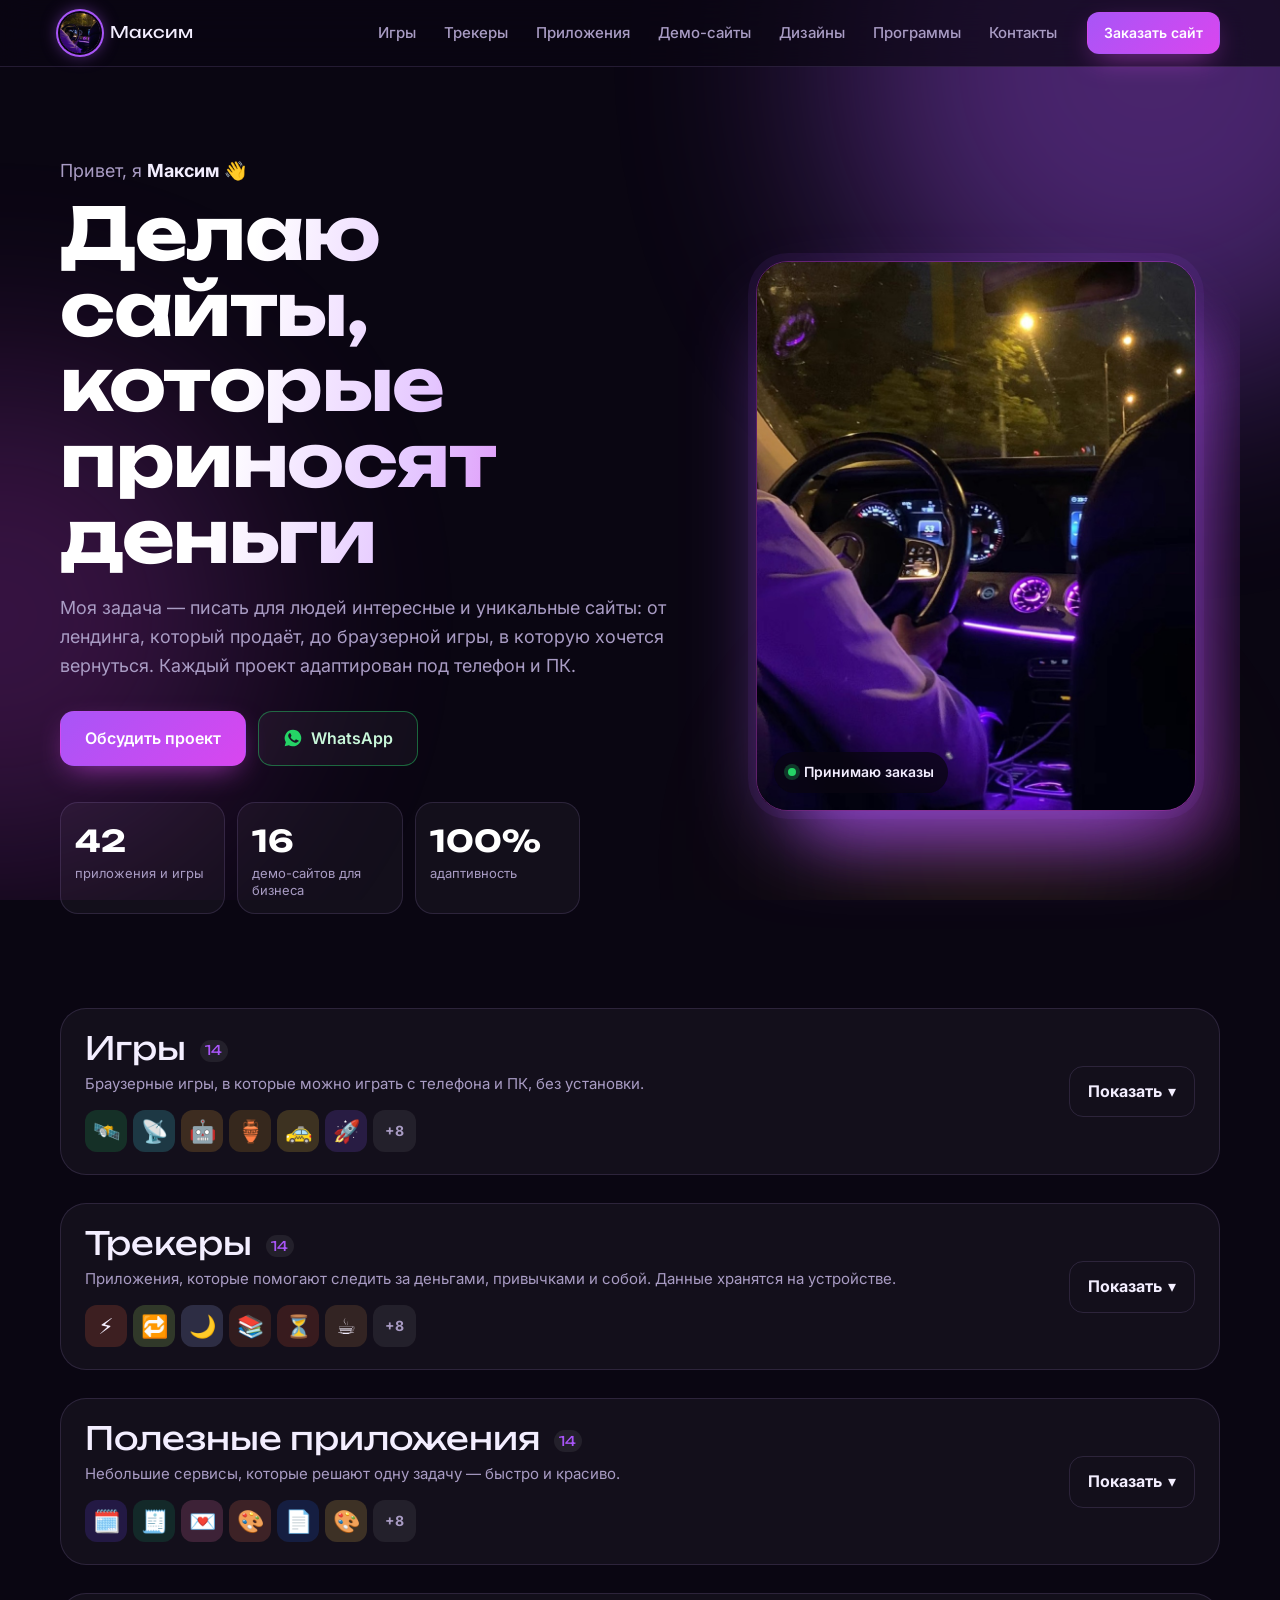
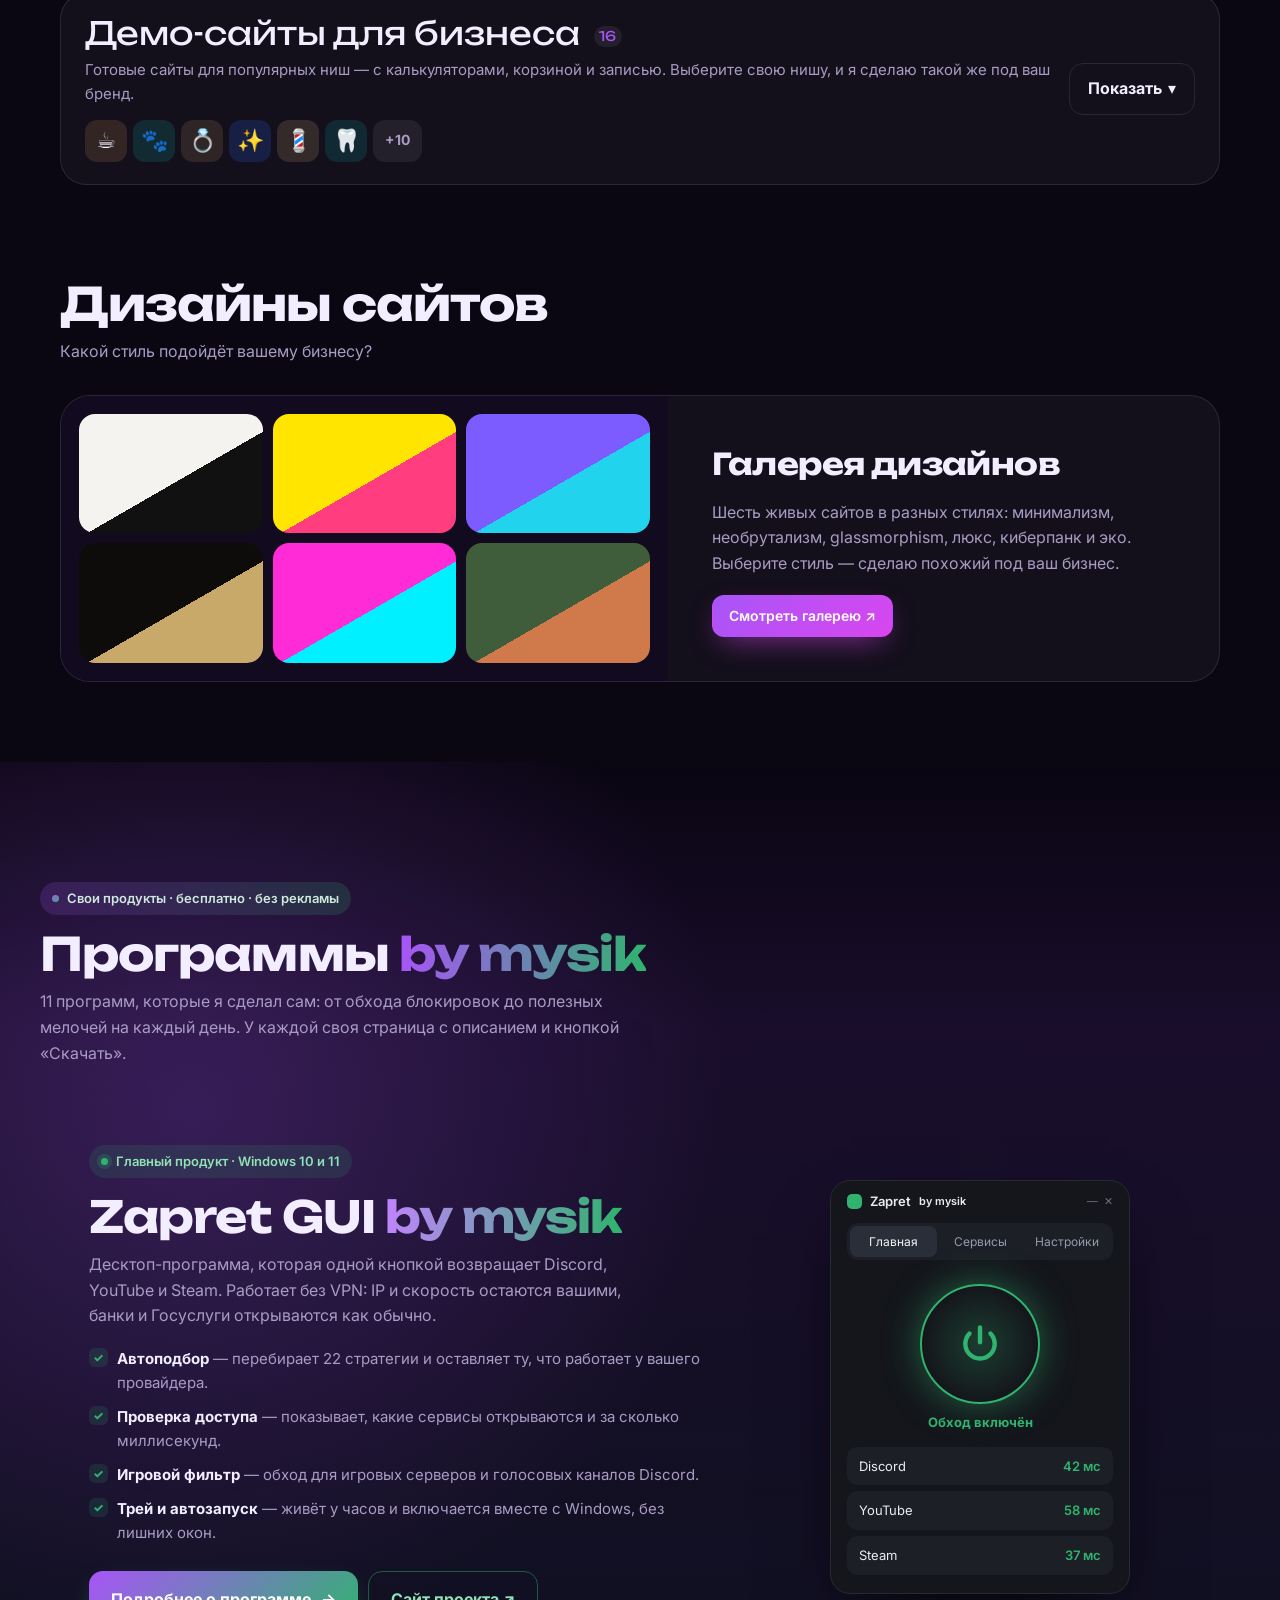
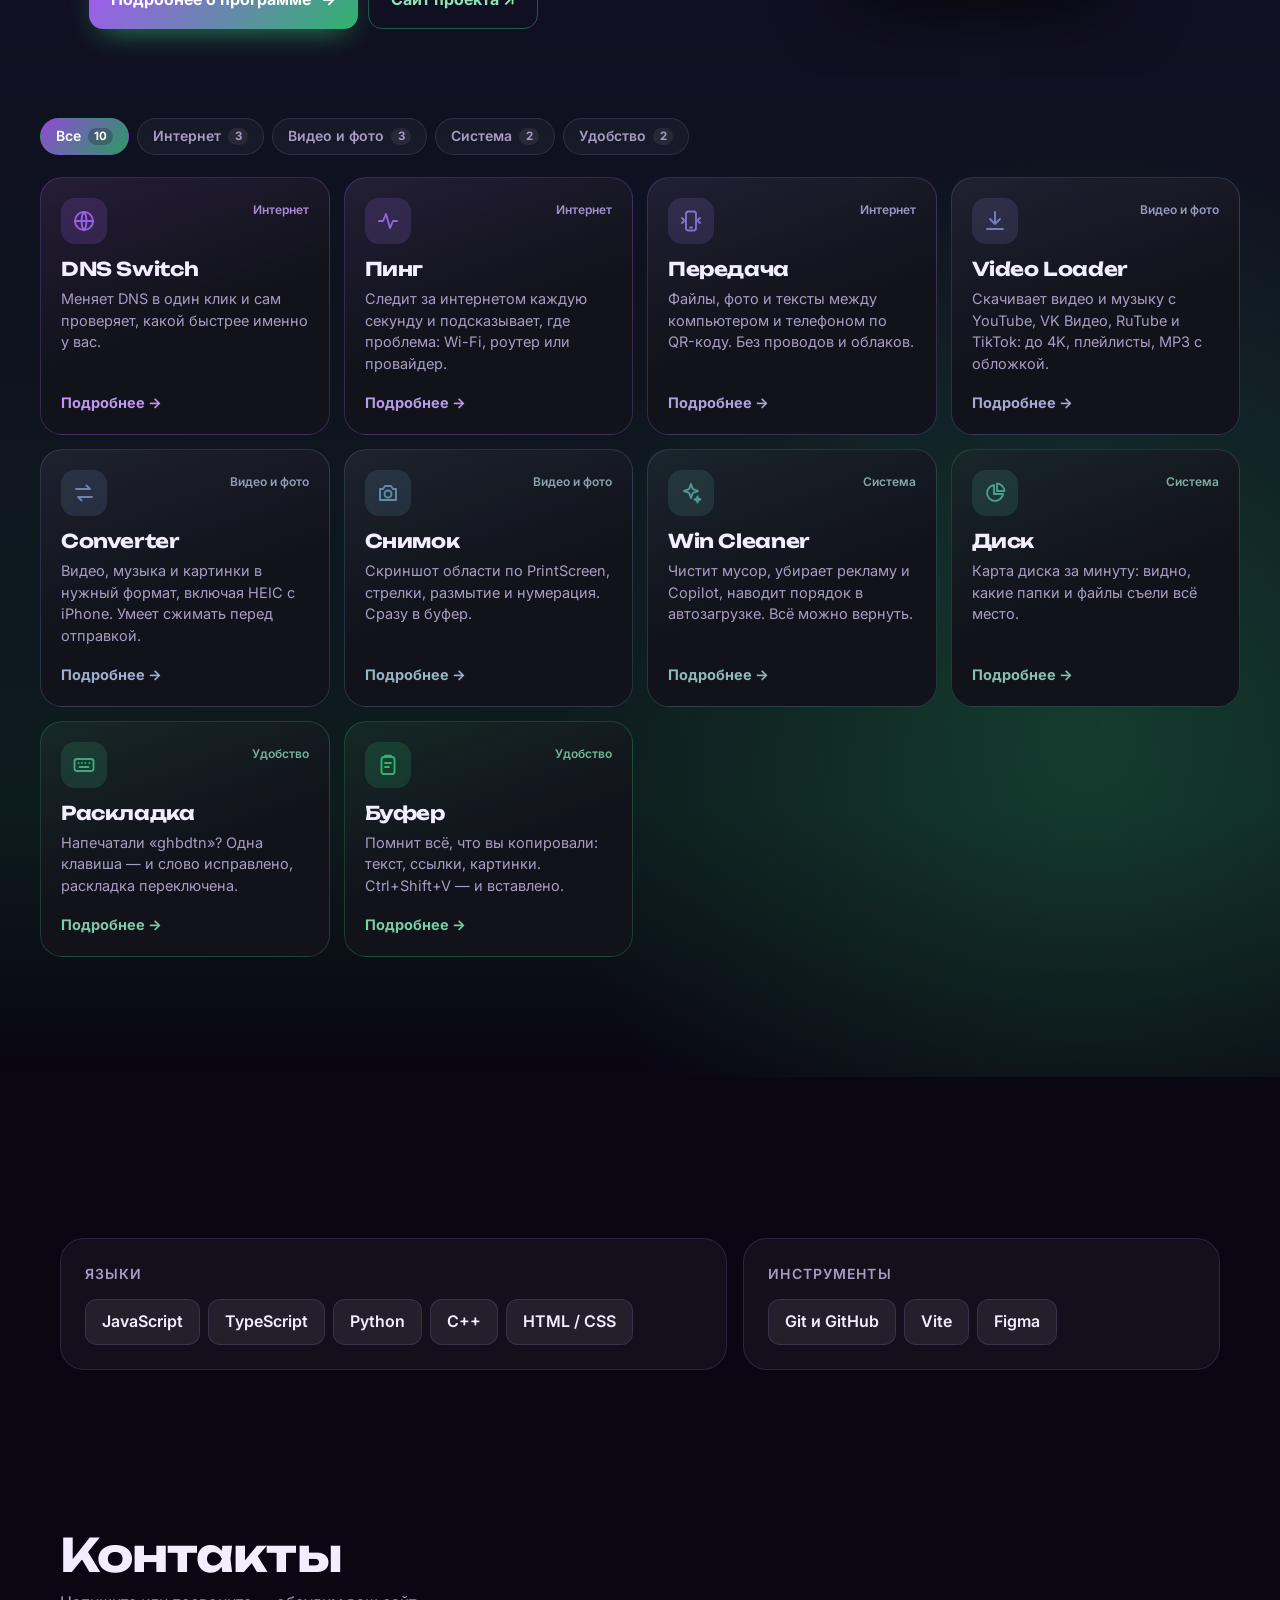
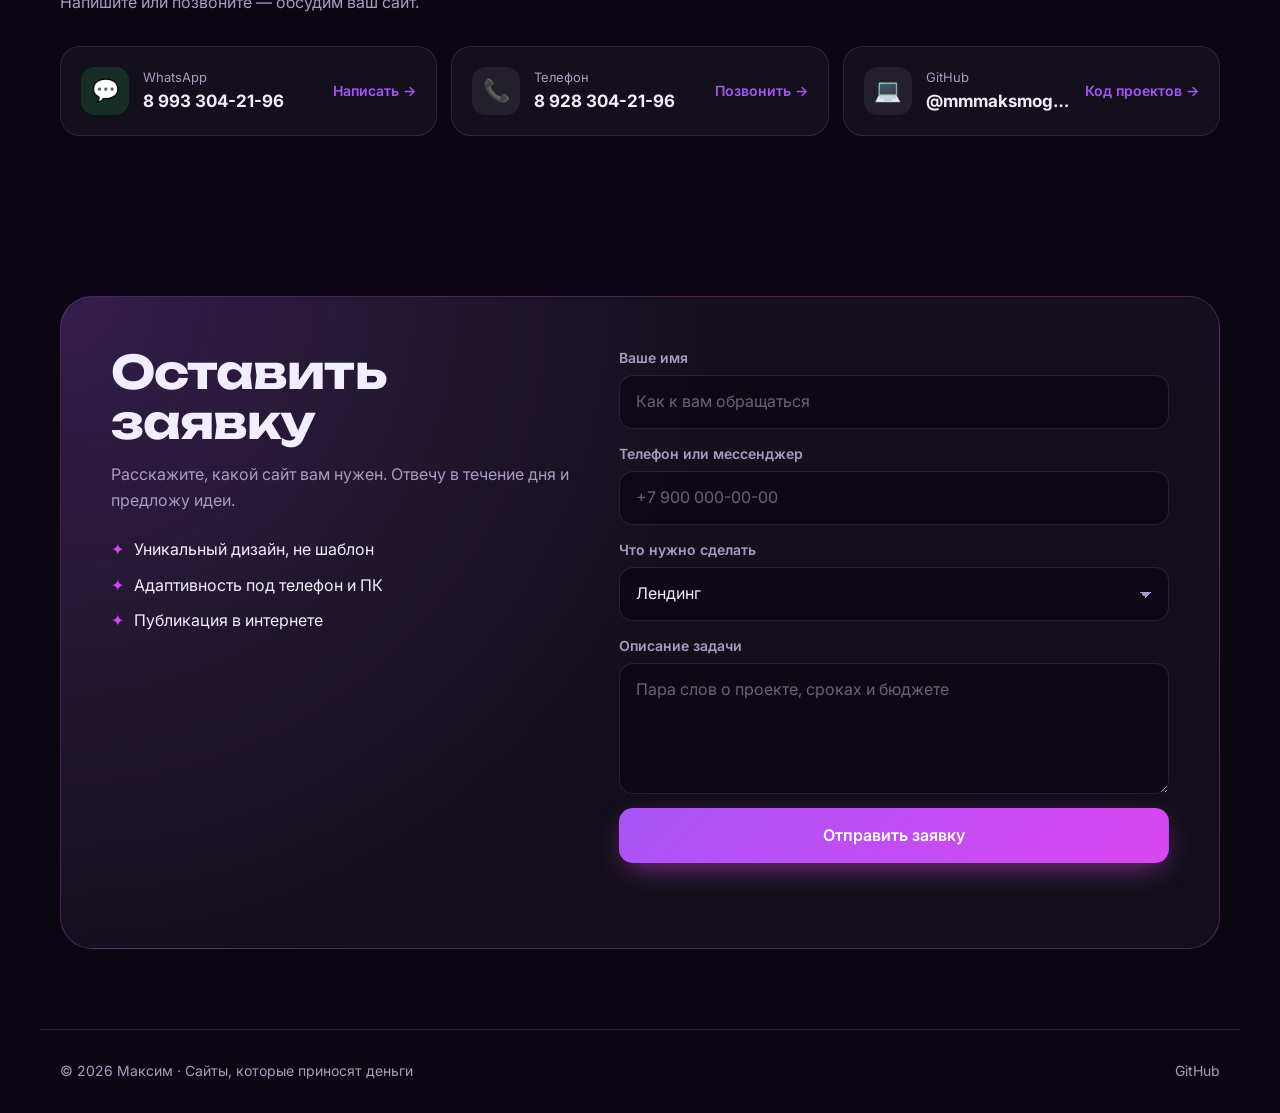
==== commit f5546c16: "Убрал «Визитку» из портфолио" ====
--- a/index.html
+++ b/index.html
@@ -83,7 +83,7 @@
         <div class="soft__head reveal">
           <span class="soft__tag"><i></i>Свои продукты · бесплатно · без рекламы</span>
           <h2 class="section__title">Программы <span class="soft__grad">by mysik</span></h2>
-          <p class="section__lead">12 программ, которые я сделал сам: от обхода блокировок до конструктора сайтов. У каждой своя страница с описанием и кнопкой «Скачать».</p>
+          <p class="section__lead">11 программ, которые я сделал сам: от обхода блокировок до полезных мелочей на каждый день. У каждой своя страница с описанием и кнопкой «Скачать».</p>
         </div>
 
         <div class="zapret__card reveal" id="zapret">
@@ -110,83 +110,76 @@
           </div>
         </div>
 
-        <div class="sw-filter reveal" role="toolbar" aria-label="Категории программ"><button class="sw-chip is-on" data-f="all">Все <b>11</b></button><button class="sw-chip" data-f="net">Интернет <b>3</b></button><button class="sw-chip" data-f="media">Видео и фото <b>3</b></button><button class="sw-chip" data-f="sys">Система <b>2</b></button><button class="sw-chip" data-f="easy">Удобство <b>2</b></button><button class="sw-chip" data-f="money">Для заработка <b>1</b></button></div>
+        <div class="sw-filter reveal" role="toolbar" aria-label="Категории программ"><button class="sw-chip is-on" data-f="all">Все <b>10</b></button><button class="sw-chip" data-f="net">Интернет <b>3</b></button><button class="sw-chip" data-f="media">Видео и фото <b>3</b></button><button class="sw-chip" data-f="sys">Система <b>2</b></button><button class="sw-chip" data-f="easy">Удобство <b>2</b></button></div>
         <div class="sw-grid reveal" id="swGrid">
-          <article class="sw" data-cat="net" style="--a:#9d5eeb">
+          <article class="sw" data-cat="net" style="--a:#9c5ee9">
             <span class="sw__ico"><svg class="" viewBox="0 0 24 24" aria-hidden="true"><circle cx="12" cy="12" r="9"/><path d="M3 12h18M12 3c3.2 3.6 3.2 14.4 0 18M12 3c-3.2 3.6-3.2 14.4 0 18"/></svg></span>
             <span class="sw__cat">Интернет</span>
             <h3><a class="sw__link" href="soft/dns-switch.html">DNS Switch</a></h3>
             <p>Меняет DNS в один клик и сам проверяет, какой быстрее именно у вас.</p>
             <span class="sw__more">Подробнее <span aria-hidden="true">→</span></span>
           </article>
-          <article class="sw" data-cat="net" style="--a:#9266de">
+          <article class="sw" data-cat="net" style="--a:#9068dc">
             <span class="sw__ico"><svg class="" viewBox="0 0 24 24" aria-hidden="true"><path d="M3 12h4l3-7 4 14 3-7h4"/></svg></span>
             <span class="sw__cat">Интернет</span>
             <h3><a class="sw__link" href="soft/ping.html">Пинг</a></h3>
             <p>Следит за интернетом каждую секунду и подсказывает, где проблема: Wi-Fi, роутер или провайдер.</p>
             <span class="sw__more">Подробнее <span aria-hidden="true">→</span></span>
           </article>
-          <article class="sw" data-cat="net" style="--a:#876fd2">
+          <article class="sw" data-cat="net" style="--a:#8471ce">
             <span class="sw__ico"><svg class="" viewBox="0 0 24 24" aria-hidden="true"><rect x="7" y="2.5" width="10" height="19" rx="2.5"/><path d="M11 18.5h2M3 9l2.5 2.5L3 14M21 9l-2.5 2.5L21 14"/></svg></span>
             <span class="sw__cat">Интернет</span>
             <h3><a class="sw__link" href="soft/peredacha.html">Передача</a></h3>
             <p>Файлы, фото и тексты между компьютером и телефоном по QR-коду. Без проводов и облаков.</p>
             <span class="sw__more">Подробнее <span aria-hidden="true">→</span></span>
           </article>
-          <article class="sw" data-cat="media" style="--a:#7c77c5">
+          <article class="sw" data-cat="media" style="--a:#787bc0">
             <span class="sw__ico"><svg class="" viewBox="0 0 24 24" aria-hidden="true"><path d="M12 3v12M7 10l5 5 5-5M4 20h16"/></svg></span>
             <span class="sw__cat">Видео и фото</span>
             <h3><a class="sw__link" href="soft/video-loader.html">Video Loader</a></h3>
             <p>Скачивает видео и музыку с YouTube, VK Видео, RuTube и TikTok: до 4K, плейлисты, MP3 с обложкой.</p>
             <span class="sw__more">Подробнее <span aria-hidden="true">→</span></span>
           </article>
-          <article class="sw" data-cat="media" style="--a:#7180b9">
+          <article class="sw" data-cat="media" style="--a:#6c84b2">
             <span class="sw__ico"><svg class="" viewBox="0 0 24 24" aria-hidden="true"><path d="M4 8h14l-3.5-3.5M20 16H6l3.5 3.5"/></svg></span>
             <span class="sw__cat">Видео и фото</span>
             <h3><a class="sw__link" href="soft/converter.html">Converter</a></h3>
             <p>Видео, музыка и картинки в нужный формат, включая HEIC с iPhone. Умеет сжимать перед отправкой.</p>
             <span class="sw__more">Подробнее <span aria-hidden="true">→</span></span>
           </article>
-          <article class="sw" data-cat="media" style="--a:#6688ac">
+          <article class="sw" data-cat="media" style="--a:#5f8da5">
             <span class="sw__ico"><svg class="" viewBox="0 0 24 24" aria-hidden="true"><path d="M4 8h3l2-3h6l2 3h3v11H4z"/><circle cx="12" cy="13" r="3.5"/></svg></span>
             <span class="sw__cat">Видео и фото</span>
             <h3><a class="sw__link" href="soft/snimok.html">Снимок</a></h3>
             <p>Скриншот области по PrintScreen, стрелки, размытие и нумерация. Сразу в буфер.</p>
             <span class="sw__more">Подробнее <span aria-hidden="true">→</span></span>
           </article>
-          <article class="sw" data-cat="sys" style="--a:#5b91a0">
+          <article class="sw" data-cat="sys" style="--a:#539797">
             <span class="sw__ico"><svg class="" viewBox="0 0 24 24" aria-hidden="true"><path d="M12 3l1.9 5.1L19 10l-5.1 1.9L12 17l-1.9-5.1L5 10l5.1-1.9zM18.5 15.5l.8 2.2 2.2.8-2.2.8-.8 2.2-.8-2.2-2.2-.8 2.2-.8z"/></svg></span>
             <span class="sw__cat">Система</span>
             <h3><a class="sw__link" href="soft/win-cleaner.html">Win Cleaner</a></h3>
             <p>Чистит мусор, убирает рекламу и Copilot, наводит порядок в автозагрузке. Всё можно вернуть.</p>
             <span class="sw__more">Подробнее <span aria-hidden="true">→</span></span>
           </article>
-          <article class="sw" data-cat="sys" style="--a:#509993">
+          <article class="sw" data-cat="sys" style="--a:#47a089">
             <span class="sw__ico"><svg class="" viewBox="0 0 24 24" aria-hidden="true"><path d="M11 4a8 8 0 1 0 9 9h-9z"/><path d="M14 2.5a8 8 0 0 1 7.5 7.5H14z"/></svg></span>
             <span class="sw__cat">Система</span>
             <h3><a class="sw__link" href="soft/disk.html">Диск</a></h3>
             <p>Карта диска за минуту: видно, какие папки и файлы съели всё место.</p>
             <span class="sw__more">Подробнее <span aria-hidden="true">→</span></span>
           </article>
-          <article class="sw" data-cat="easy" style="--a:#45a287">
+          <article class="sw" data-cat="easy" style="--a:#3baa7c">
             <span class="sw__ico"><svg class="" viewBox="0 0 24 24" aria-hidden="true"><rect x="2.5" y="6" width="19" height="12" rx="2.5"/><path d="M6.5 10h.01M10 10h.01M13.5 10h.01M17.5 10h.01M7.5 14h9"/></svg></span>
             <span class="sw__cat">Удобство</span>
             <h3><a class="sw__link" href="soft/raskladka.html">Раскладка</a></h3>
             <p>Напечатали «ghbdtn»? Одна клавиша — и слово исправлено, раскладка переключена.</p>
             <span class="sw__more">Подробнее <span aria-hidden="true">→</span></span>
           </article>
-          <article class="sw" data-cat="easy" style="--a:#3aaa7a">
+          <article class="sw" data-cat="easy" style="--a:#2fb36e">
             <span class="sw__ico"><svg class="" viewBox="0 0 24 24" aria-hidden="true"><rect x="5.5" y="4" width="13" height="17" rx="2.5"/><path d="M9 4V2.8h6V4M9 10h6M9 14h4"/></svg></span>
             <span class="sw__cat">Удобство</span>
             <h3><a class="sw__link" href="soft/bufer.html">Буфер</a></h3>
             <p>Помнит всё, что вы копировали: текст, ссылки, картинки. Ctrl+Shift+V — и вставлено.</p>
-            <span class="sw__more">Подробнее <span aria-hidden="true">→</span></span>
-          </article>
-          <article class="sw" data-cat="money" style="--a:#2fb36e">
-            <span class="sw__ico"><svg class="" viewBox="0 0 24 24" aria-hidden="true"><rect x="3" y="4" width="18" height="16" rx="2.5"/><path d="M3 9h18M7.5 13h9M7.5 16h5"/></svg></span>
-            <span class="sw__cat">Для заработка</span>
-            <h3><a class="sw__link" href="soft/vizitka.html">Визитка</a></h3>
-            <p>Конструктор сайтов для мастеров: маникюр, барбер, массаж. Сайт под ключ за 15–30 минут.</p>
             <span class="sw__more">Подробнее <span aria-hidden="true">→</span></span>
           </article>
         </div>
